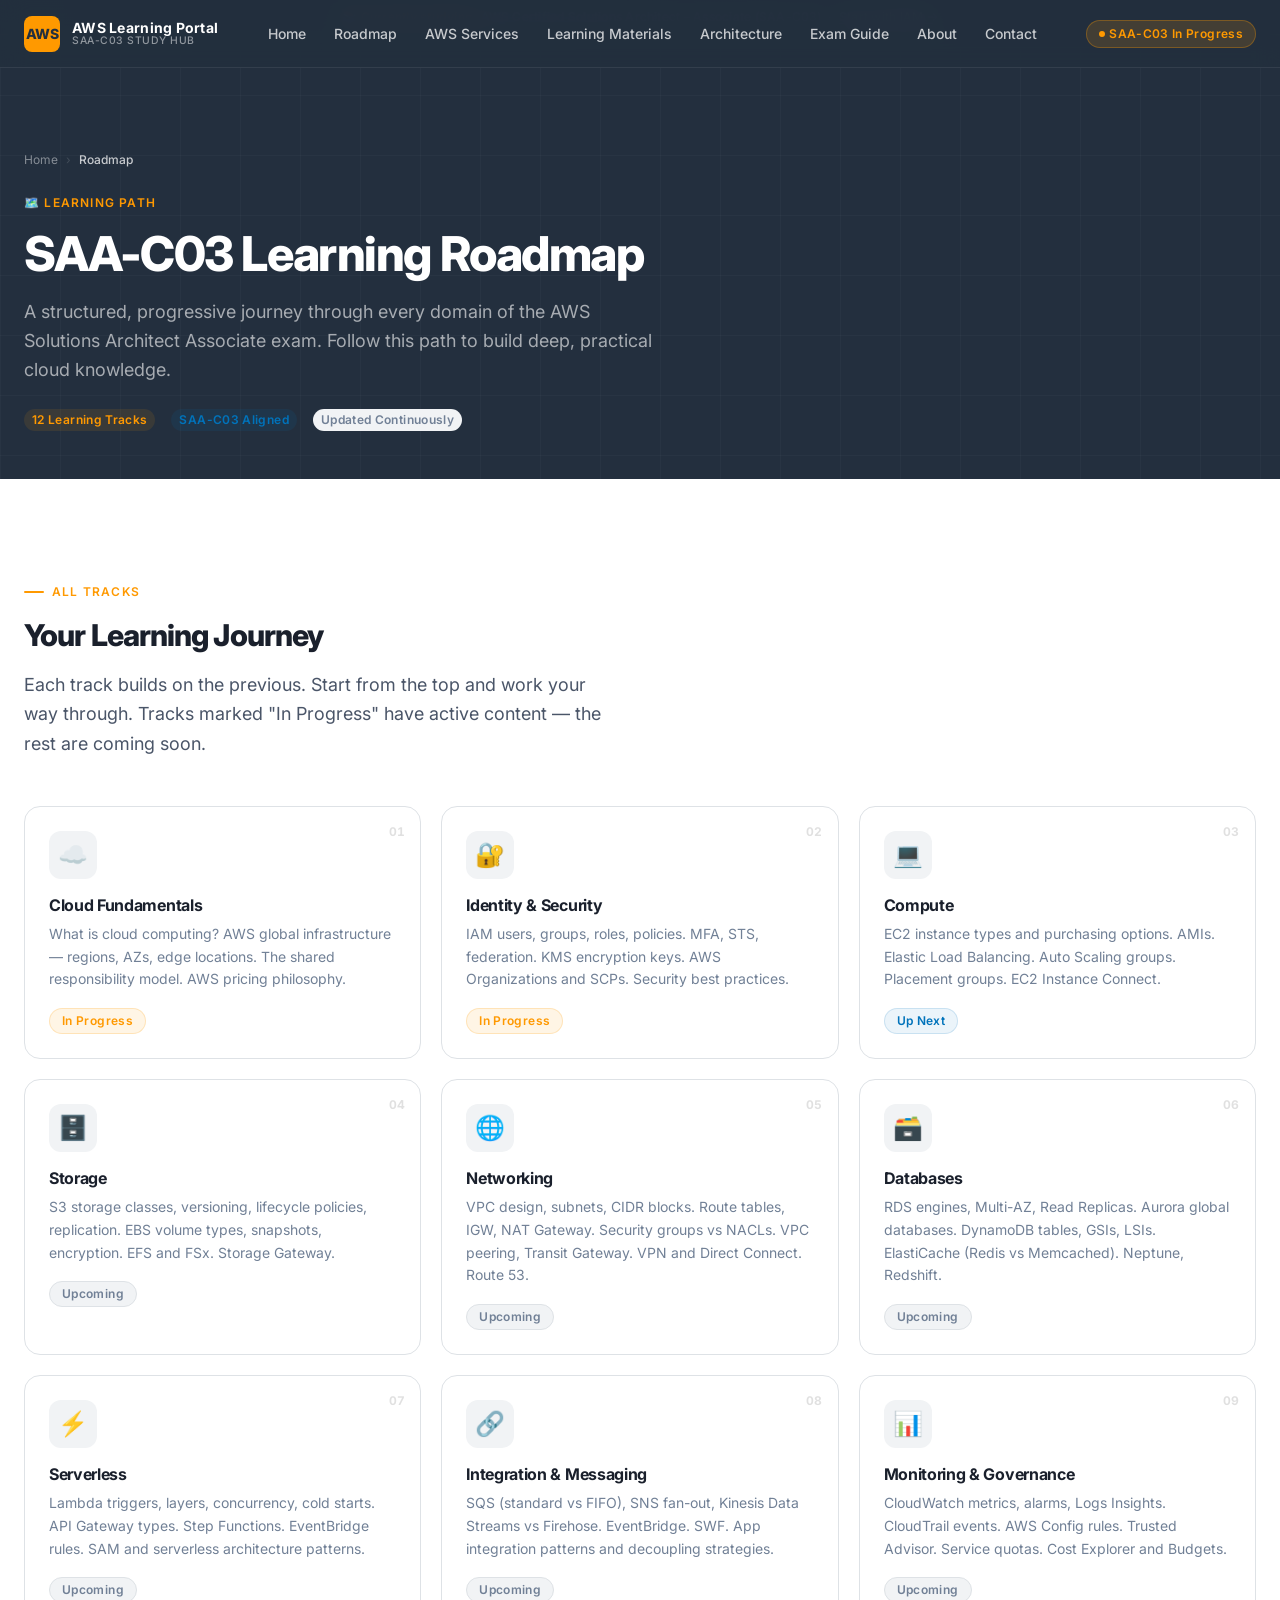
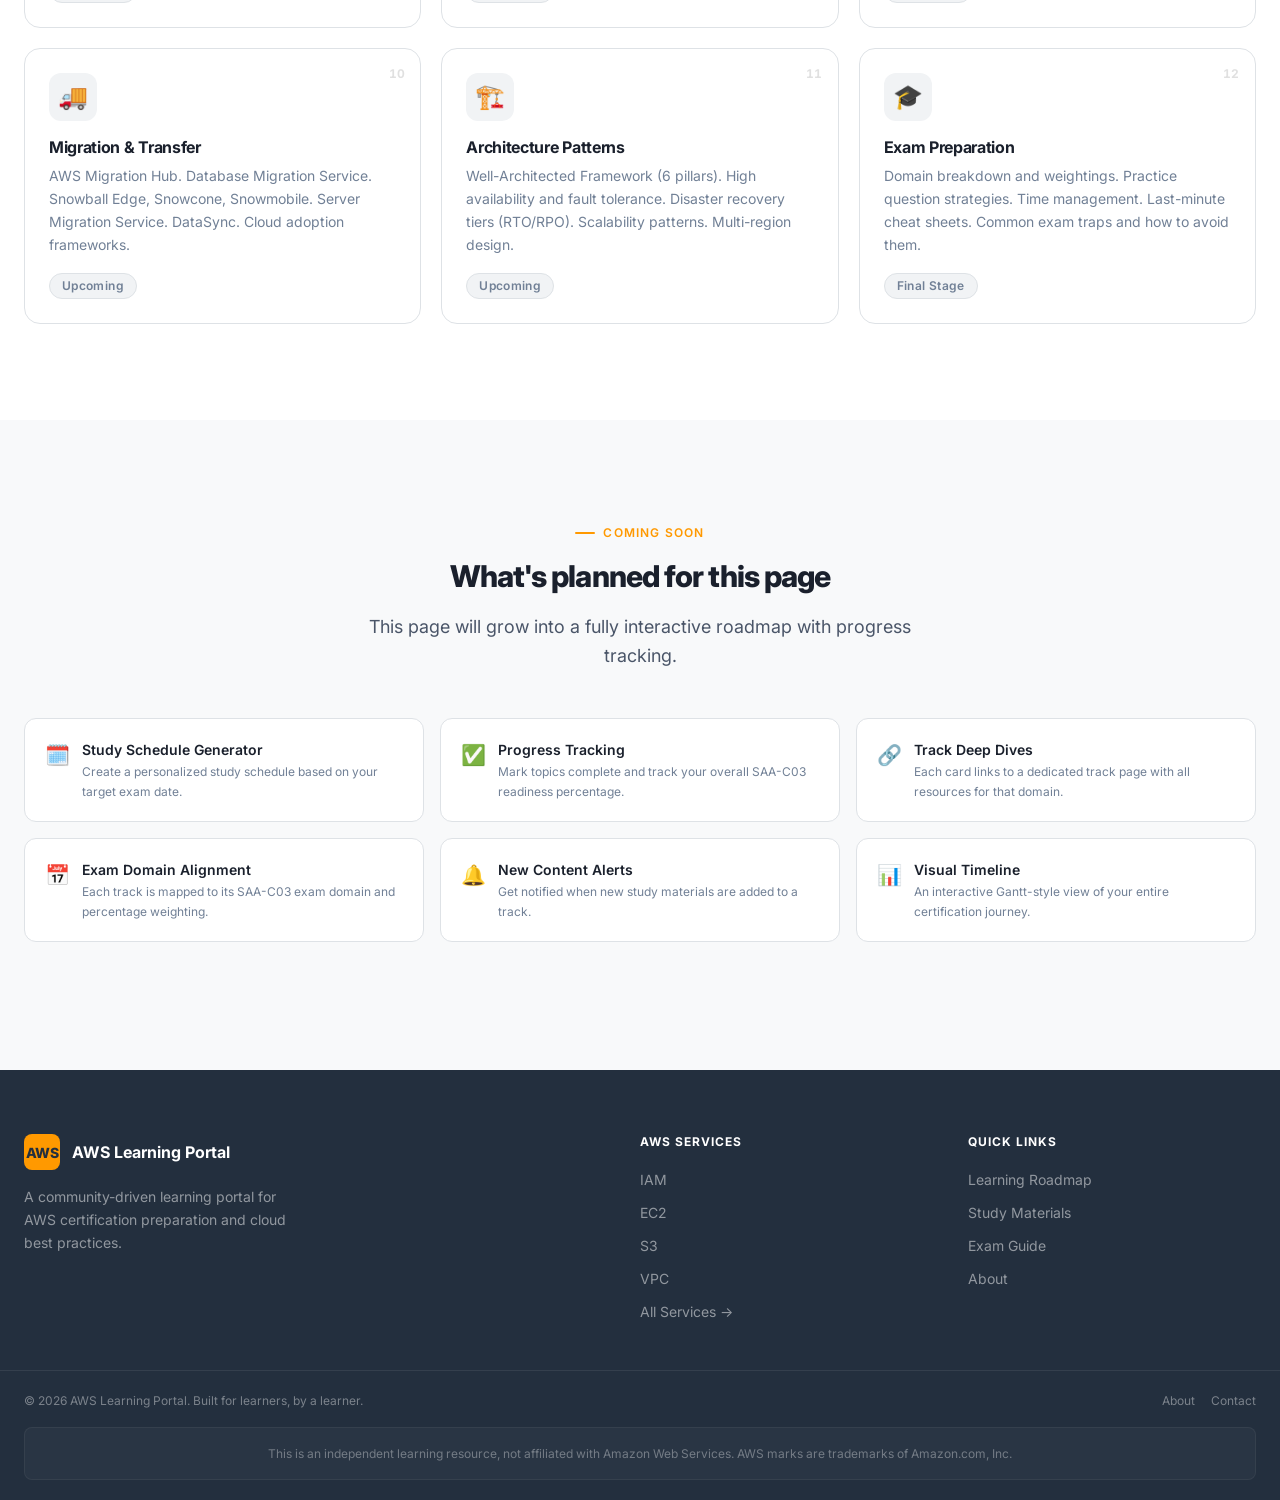
==== roadmap.html @ 8dfd60c5 "feat: add AWS Learning Portal V1 - Landing page with hero, roadmap, services, materials, about, foot" ====
<!DOCTYPE html>
<html lang="en">
<head>
  <meta charset="UTF-8" />
  <meta name="viewport" content="width=device-width, initial-scale=1.0" />
  <meta name="description" content="AWS SAA-C03 Learning Roadmap — A structured path from cloud fundamentals through exam preparation." />
  <title>Learning Roadmap — AWS Learning Portal</title>
  <link rel="preconnect" href="https://fonts.googleapis.com" />
  <link rel="preconnect" href="https://fonts.gstatic.com" crossorigin />
  <link href="https://fonts.googleapis.com/css2?family=Inter:wght@400;500;600;700;800&display=swap" rel="stylesheet" />
  <link rel="stylesheet" href="css/style.css" />
  <link rel="stylesheet" href="css/responsive.css" />
  <link rel="icon" href="data:image/svg+xml,<svg xmlns='http://www.w3.org/2000/svg' viewBox='0 0 100 100'><rect width='100' height='100' rx='18' fill='%23232F3E'/><text y='.9em' font-size='70' x='12'>☁️</text></svg>" />
</head>
<body>

  <a class="skip-link" href="#main-content">Skip to main content</a>

  <div class="announcement-bar">
    <strong>📚 Currently studying:</strong> AWS Certified Solutions Architect – Associate (SAA-C03) &nbsp;·&nbsp;
    <a href="services/iam.html">Start with IAM →</a>
  </div>

  <header class="navbar" role="banner">
    <div class="navbar__inner">
      <a href="index.html" class="navbar__logo" aria-label="AWS Learning Portal home">
        <div class="navbar__logo-icon" aria-hidden="true">AWS</div>
        <div class="navbar__logo-text">
          <span class="navbar__logo-name">AWS Learning Portal</span>
          <span class="navbar__logo-tagline">SAA-C03 Study Hub</span>
        </div>
      </a>
      <nav class="navbar__nav" role="navigation" aria-label="Main navigation">
        <a href="index.html"        class="navbar__link">Home</a>
        <a href="roadmap.html"      class="navbar__link active">Roadmap</a>
        <a href="services.html"     class="navbar__link">AWS Services</a>
        <a href="materials.html"    class="navbar__link">Learning Materials</a>
        <a href="architecture.html" class="navbar__link">Architecture</a>
        <a href="exam-guide.html"   class="navbar__link">Exam Guide</a>
        <a href="about.html"        class="navbar__link">About</a>
        <a href="contact.html"      class="navbar__link">Contact</a>
      </nav>
      <div class="navbar__actions">
        <span class="navbar__badge">SAA-C03 In Progress</span>
        <button class="navbar__hamburger" aria-label="Toggle navigation" aria-expanded="false" aria-controls="mobile-menu">
          <span></span><span></span><span></span>
        </button>
      </div>
    </div>
  </header>

  <div class="navbar__mobile-menu" id="mobile-menu" role="navigation" aria-label="Mobile navigation">
    <a href="index.html"        class="navbar__mobile-link">🏠 Home</a>
    <a href="roadmap.html"      class="navbar__mobile-link">🗺️ Roadmap</a>
    <a href="services.html"     class="navbar__mobile-link">⚙️ AWS Services</a>
    <a href="materials.html"    class="navbar__mobile-link">📚 Learning Materials</a>
    <a href="architecture.html" class="navbar__mobile-link">🏗️ Architecture Patterns</a>
    <a href="exam-guide.html"   class="navbar__mobile-link">📝 Exam Guide</a>
    <a href="about.html"        class="navbar__mobile-link">ℹ️ About</a>
    <a href="contact.html"      class="navbar__mobile-link">✉️ Contact</a>
  </div>

  <main id="main-content">

    <!-- Page Hero -->
    <div class="page-hero">
      <div class="container page-hero__inner">
        <nav class="page-hero__breadcrumb" aria-label="Breadcrumb">
          <a href="index.html">Home</a>
          <span class="page-hero__breadcrumb-sep" aria-hidden="true">›</span>
          <span class="page-hero__breadcrumb-current">Roadmap</span>
        </nav>
        <div class="page-hero__label">🗺️ Learning Path</div>
        <h1 class="page-hero__title">SAA-C03 Learning Roadmap</h1>
        <p class="page-hero__subtitle">
          A structured, progressive journey through every domain of the AWS Solutions Architect
          Associate exam. Follow this path to build deep, practical cloud knowledge.
        </p>
        <div class="page-hero__meta">
          <span class="badge badge--orange">12 Learning Tracks</span>
          <span class="badge badge--blue">SAA-C03 Aligned</span>
          <span class="badge badge--gray">Updated Continuously</span>
        </div>
      </div>
    </div>

    <!-- Roadmap Content -->
    <section class="section" id="roadmap-tracks" aria-labelledby="tracks-title">
      <div class="container">

        <div class="section-header fade-in">
          <div class="section-label">All Tracks</div>
          <h2 class="section-title" id="tracks-title">Your Learning Journey</h2>
          <p class="section-subtitle">
            Each track builds on the previous. Start from the top and work your way through.
            Tracks marked "In Progress" have active content — the rest are coming soon.
          </p>
        </div>

        <div class="roadmap__grid stagger">

          <article class="roadmap-card fade-in">
            <span class="roadmap-card__number">01</span>
            <div class="roadmap-card__icon">☁️</div>
            <h3 class="roadmap-card__title">Cloud Fundamentals</h3>
            <p class="roadmap-card__desc">What is cloud computing? AWS global infrastructure — regions, AZs, edge locations. The shared responsibility model. AWS pricing philosophy.</p>
            <span class="roadmap-card__tag roadmap-card__tag--active">In Progress</span>
          </article>

          <article class="roadmap-card fade-in">
            <span class="roadmap-card__number">02</span>
            <div class="roadmap-card__icon">🔐</div>
            <h3 class="roadmap-card__title">Identity &amp; Security</h3>
            <p class="roadmap-card__desc">IAM users, groups, roles, policies. MFA, STS, federation. KMS encryption keys. AWS Organizations and SCPs. Security best practices.</p>
            <span class="roadmap-card__tag roadmap-card__tag--active">In Progress</span>
          </article>

          <article class="roadmap-card fade-in">
            <span class="roadmap-card__number">03</span>
            <div class="roadmap-card__icon">💻</div>
            <h3 class="roadmap-card__title">Compute</h3>
            <p class="roadmap-card__desc">EC2 instance types and purchasing options. AMIs. Elastic Load Balancing. Auto Scaling groups. Placement groups. EC2 Instance Connect.</p>
            <span class="roadmap-card__tag roadmap-card__tag--soon">Up Next</span>
          </article>

          <article class="roadmap-card fade-in">
            <span class="roadmap-card__number">04</span>
            <div class="roadmap-card__icon">🗄️</div>
            <h3 class="roadmap-card__title">Storage</h3>
            <p class="roadmap-card__desc">S3 storage classes, versioning, lifecycle policies, replication. EBS volume types, snapshots, encryption. EFS and FSx. Storage Gateway.</p>
            <span class="roadmap-card__tag roadmap-card__tag--locked">Upcoming</span>
          </article>

          <article class="roadmap-card fade-in">
            <span class="roadmap-card__number">05</span>
            <div class="roadmap-card__icon">🌐</div>
            <h3 class="roadmap-card__title">Networking</h3>
            <p class="roadmap-card__desc">VPC design, subnets, CIDR blocks. Route tables, IGW, NAT Gateway. Security groups vs NACLs. VPC peering, Transit Gateway. VPN and Direct Connect. Route 53.</p>
            <span class="roadmap-card__tag roadmap-card__tag--locked">Upcoming</span>
          </article>

          <article class="roadmap-card fade-in">
            <span class="roadmap-card__number">06</span>
            <div class="roadmap-card__icon">🗃️</div>
            <h3 class="roadmap-card__title">Databases</h3>
            <p class="roadmap-card__desc">RDS engines, Multi-AZ, Read Replicas. Aurora global databases. DynamoDB tables, GSIs, LSIs. ElastiCache (Redis vs Memcached). Neptune, Redshift.</p>
            <span class="roadmap-card__tag roadmap-card__tag--locked">Upcoming</span>
          </article>

          <article class="roadmap-card fade-in">
            <span class="roadmap-card__number">07</span>
            <div class="roadmap-card__icon">⚡</div>
            <h3 class="roadmap-card__title">Serverless</h3>
            <p class="roadmap-card__desc">Lambda triggers, layers, concurrency, cold starts. API Gateway types. Step Functions. EventBridge rules. SAM and serverless architecture patterns.</p>
            <span class="roadmap-card__tag roadmap-card__tag--locked">Upcoming</span>
          </article>

          <article class="roadmap-card fade-in">
            <span class="roadmap-card__number">08</span>
            <div class="roadmap-card__icon">🔗</div>
            <h3 class="roadmap-card__title">Integration &amp; Messaging</h3>
            <p class="roadmap-card__desc">SQS (standard vs FIFO), SNS fan-out, Kinesis Data Streams vs Firehose. EventBridge. SWF. App integration patterns and decoupling strategies.</p>
            <span class="roadmap-card__tag roadmap-card__tag--locked">Upcoming</span>
          </article>

          <article class="roadmap-card fade-in">
            <span class="roadmap-card__number">09</span>
            <div class="roadmap-card__icon">📊</div>
            <h3 class="roadmap-card__title">Monitoring &amp; Governance</h3>
            <p class="roadmap-card__desc">CloudWatch metrics, alarms, Logs Insights. CloudTrail events. AWS Config rules. Trusted Advisor. Service quotas. Cost Explorer and Budgets.</p>
            <span class="roadmap-card__tag roadmap-card__tag--locked">Upcoming</span>
          </article>

          <article class="roadmap-card fade-in">
            <span class="roadmap-card__number">10</span>
            <div class="roadmap-card__icon">🚚</div>
            <h3 class="roadmap-card__title">Migration &amp; Transfer</h3>
            <p class="roadmap-card__desc">AWS Migration Hub. Database Migration Service. Snowball Edge, Snowcone, Snowmobile. Server Migration Service. DataSync. Cloud adoption frameworks.</p>
            <span class="roadmap-card__tag roadmap-card__tag--locked">Upcoming</span>
          </article>

          <article class="roadmap-card fade-in">
            <span class="roadmap-card__number">11</span>
            <div class="roadmap-card__icon">🏗️</div>
            <h3 class="roadmap-card__title">Architecture Patterns</h3>
            <p class="roadmap-card__desc">Well-Architected Framework (6 pillars). High availability and fault tolerance. Disaster recovery tiers (RTO/RPO). Scalability patterns. Multi-region design.</p>
            <span class="roadmap-card__tag roadmap-card__tag--locked">Upcoming</span>
          </article>

          <article class="roadmap-card fade-in">
            <span class="roadmap-card__number">12</span>
            <div class="roadmap-card__icon">🎓</div>
            <h3 class="roadmap-card__title">Exam Preparation</h3>
            <p class="roadmap-card__desc">Domain breakdown and weightings. Practice question strategies. Time management. Last-minute cheat sheets. Common exam traps and how to avoid them.</p>
            <span class="roadmap-card__tag roadmap-card__tag--locked">Final Stage</span>
          </article>

        </div><!-- /.roadmap__grid -->

      </div>
    </section>

    <!-- Planned section -->
    <section class="section section--alt" aria-labelledby="planned-title">
      <div class="container">
        <div class="section-header section-header--centered fade-in">
          <div class="section-label">Coming Soon</div>
          <h2 class="section-title" id="planned-title">What's planned for this page</h2>
          <p class="section-subtitle">This page will grow into a fully interactive roadmap with progress tracking.</p>
        </div>
        <div class="planned-list">
          <div class="planned-item fade-in">
            <span class="planned-item__icon">🗓️</span>
            <div>
              <div class="planned-item__title">Study Schedule Generator</div>
              <div class="planned-item__desc">Create a personalized study schedule based on your target exam date.</div>
            </div>
          </div>
          <div class="planned-item fade-in">
            <span class="planned-item__icon">✅</span>
            <div>
              <div class="planned-item__title">Progress Tracking</div>
              <div class="planned-item__desc">Mark topics complete and track your overall SAA-C03 readiness percentage.</div>
            </div>
          </div>
          <div class="planned-item fade-in">
            <span class="planned-item__icon">🔗</span>
            <div>
              <div class="planned-item__title">Track Deep Dives</div>
              <div class="planned-item__desc">Each card links to a dedicated track page with all resources for that domain.</div>
            </div>
          </div>
          <div class="planned-item fade-in">
            <span class="planned-item__icon">📅</span>
            <div>
              <div class="planned-item__title">Exam Domain Alignment</div>
              <div class="planned-item__desc">Each track is mapped to its SAA-C03 exam domain and percentage weighting.</div>
            </div>
          </div>
          <div class="planned-item fade-in">
            <span class="planned-item__icon">🔔</span>
            <div>
              <div class="planned-item__title">New Content Alerts</div>
              <div class="planned-item__desc">Get notified when new study materials are added to a track.</div>
            </div>
          </div>
          <div class="planned-item fade-in">
            <span class="planned-item__icon">📊</span>
            <div>
              <div class="planned-item__title">Visual Timeline</div>
              <div class="planned-item__desc">An interactive Gantt-style view of your entire certification journey.</div>
            </div>
          </div>
        </div>
      </div>
    </section>

  </main>

  <footer class="footer" role="contentinfo">
    <div class="footer__main">
      <div class="container">
        <div class="footer__grid">
          <div class="footer__brand">
            <a href="index.html" class="footer__brand-logo" aria-label="AWS Learning Portal home">
              <div class="footer__brand-icon" aria-hidden="true">AWS</div>
              <span class="footer__brand-name">AWS Learning Portal</span>
            </a>
            <p class="footer__brand-desc">A community-driven learning portal for AWS certification preparation and cloud best practices.</p>
          </div>
          <div class="footer__col">
            <h3 class="footer__col-title">AWS Services</h3>
            <ul class="footer__links">
              <li><a href="services/iam.html" class="footer__link">IAM</a></li>
              <li><a href="services/ec2.html" class="footer__link">EC2</a></li>
              <li><a href="services/s3.html"  class="footer__link">S3</a></li>
              <li><a href="services/vpc.html" class="footer__link">VPC</a></li>
              <li><a href="services.html"     class="footer__link">All Services →</a></li>
            </ul>
          </div>
          <div class="footer__col">
            <h3 class="footer__col-title">Quick Links</h3>
            <ul class="footer__links">
              <li><a href="roadmap.html"      class="footer__link">Learning Roadmap</a></li>
              <li><a href="materials.html"    class="footer__link">Study Materials</a></li>
              <li><a href="exam-guide.html"   class="footer__link">Exam Guide</a></li>
              <li><a href="about.html"        class="footer__link">About</a></li>
            </ul>
          </div>
          <div class="footer__col">
            <h3 class="footer__col-title">Official AWS</h3>
            <ul class="footer__links">
              <li><a href="https://docs.aws.amazon.com" target="_blank" rel="noopener noreferrer" class="footer__link footer__link-ext">AWS Documentation</a></li>
              <li><a href="https://skillbuilder.aws"    target="_blank" rel="noopener noreferrer" class="footer__link footer__link-ext">AWS Skill Builder</a></li>
              <li><a href="https://aws.amazon.com/whitepapers/" target="_blank" rel="noopener noreferrer" class="footer__link footer__link-ext">AWS Whitepapers</a></li>
            </ul>
          </div>
        </div>
      </div>
    </div>
    <div class="footer__bottom">
      <div class="container">
        <div class="footer__bottom-inner">
          <p class="footer__copy">&copy; <span id="footer-year"></span> AWS Learning Portal. Built for learners, by a learner.</p>
          <nav class="footer__legal" aria-label="Legal links">
            <a href="about.html"   class="footer__legal-link">About</a>
            <a href="contact.html" class="footer__legal-link">Contact</a>
          </nav>
        </div>
        <p class="footer__disclaimer">This is an independent learning resource, not affiliated with Amazon Web Services. AWS marks are trademarks of Amazon.com, Inc.</p>
      </div>
    </div>
  </footer>

  <script src="js/app.js"></script>
  <script>document.getElementById('footer-year').textContent = new Date().getFullYear();</script>
</body>
</html>
---- css/style.css ----
/* ============================================================
   AWS Learning Portal — Design System
   style.css
   ============================================================
   Table of Contents
   01. CSS Custom Properties (Design Tokens)
   02. Reset & Base
   03. Typography
   04. Layout Utilities
   05. Navigation
   06. Hero Section
   07. Section Shared Styles
   08. Roadmap Cards
   09. Service Cards
   10. Learning Materials Cards
   11. About & Project Status
   12. Footer
   13. Buttons & Badges
   14. Utility Classes
   ============================================================ */

/* ============================================================
   01. CSS Custom Properties (Design Tokens)
   ============================================================ */
:root {
  /* Brand Colors */
  --color-aws-orange:      #FF9900;
  --color-aws-orange-dark: #E68A00;
  --color-aws-dark:        #232F3E;
  --color-aws-dark-light:  #2D3E50;

  /* Accent */
  --color-accent-blue:     #0073BB;
  --color-accent-blue-lt:  #E8F4FD;
  --color-accent-green:    #1D8348;
  --color-accent-green-lt: #E9F7EF;
  --color-accent-red:      #C0392B;

  /* Neutrals */
  --color-white:           #FFFFFF;
  --color-bg:              #F8F9FA;
  --color-bg-alt:          #F1F3F5;
  --color-border:          #DEE2E6;
  --color-border-light:    #EEF0F2;

  /* Text */
  --color-text-primary:    #1A202C;
  --color-text-secondary:  #4A5568;
  --color-text-muted:      #718096;
  --color-text-inverse:    #FFFFFF;

  /* Typography */
  --font-sans:   'Inter', 'Segoe UI', -apple-system, BlinkMacSystemFont, sans-serif;
  --font-mono:   'JetBrains Mono', 'Fira Code', 'Courier New', monospace;

  --text-xs:    0.75rem;
  --text-sm:    0.875rem;
  --text-base:  1rem;
  --text-lg:    1.125rem;
  --text-xl:    1.25rem;
  --text-2xl:   1.5rem;
  --text-3xl:   1.875rem;
  --text-4xl:   2.25rem;
  --text-5xl:   3rem;
  --text-6xl:   3.75rem;

  --font-normal:   400;
  --font-medium:   500;
  --font-semibold: 600;
  --font-bold:     700;
  --font-extrabold:800;

  --leading-tight:  1.25;
  --leading-snug:   1.375;
  --leading-normal: 1.5;
  --leading-relaxed:1.625;

  /* Spacing */
  --space-1:  0.25rem;
  --space-2:  0.5rem;
  --space-3:  0.75rem;
  --space-4:  1rem;
  --space-5:  1.25rem;
  --space-6:  1.5rem;
  --space-8:  2rem;
  --space-10: 2.5rem;
  --space-12: 3rem;
  --space-16: 4rem;
  --space-20: 5rem;
  --space-24: 6rem;
  --space-32: 8rem;

  /* Border Radius */
  --radius-sm:   0.25rem;
  --radius-md:   0.5rem;
  --radius-lg:   0.75rem;
  --radius-xl:   1rem;
  --radius-2xl:  1.5rem;
  --radius-full: 9999px;

  /* Shadows */
  --shadow-xs:  0 1px 2px rgba(0,0,0,0.05);
  --shadow-sm:  0 1px 3px rgba(0,0,0,0.08), 0 1px 2px rgba(0,0,0,0.04);
  --shadow-md:  0 4px 6px rgba(0,0,0,0.07), 0 2px 4px rgba(0,0,0,0.05);
  --shadow-lg:  0 10px 15px rgba(0,0,0,0.08), 0 4px 6px rgba(0,0,0,0.04);
  --shadow-xl:  0 20px 25px rgba(0,0,0,0.08), 0 10px 10px rgba(0,0,0,0.04);
  --shadow-card-hover: 0 12px 28px rgba(0,0,0,0.12), 0 4px 8px rgba(0,0,0,0.06);

  /* Transitions */
  --transition-fast:   150ms ease;
  --transition-base:   200ms ease;
  --transition-slow:   300ms ease;
  --transition-slower: 400ms ease;

  /* Layout */
  --container-max:   1280px;
  --container-prose: 768px;
  --nav-height:      68px;
}

/* ============================================================
   02. Reset & Base
   ============================================================ */
*, *::before, *::after {
  box-sizing: border-box;
  margin: 0;
  padding: 0;
}

html {
  font-size: 16px;
  scroll-behavior: smooth;
  -webkit-text-size-adjust: 100%;
}

body {
  font-family: var(--font-sans);
  font-size: var(--text-base);
  font-weight: var(--font-normal);
  line-height: var(--leading-normal);
  color: var(--color-text-primary);
  background-color: var(--color-white);
  -webkit-font-smoothing: antialiased;
  -moz-osx-font-smoothing: grayscale;
}

img, svg {
  display: block;
  max-width: 100%;
}

a {
  color: var(--color-accent-blue);
  text-decoration: none;
  transition: color var(--transition-fast);
}

a:hover {
  color: var(--color-aws-orange);
}

ul, ol {
  list-style: none;
}

button {
  cursor: pointer;
  border: none;
  background: none;
  font-family: inherit;
}

input, textarea, select {
  font-family: inherit;
  font-size: inherit;
}

/* Skip to content (accessibility) */
.skip-link {
  position: absolute;
  top: -100%;
  left: var(--space-4);
  padding: var(--space-2) var(--space-4);
  background: var(--color-aws-dark);
  color: var(--color-text-inverse);
  border-radius: var(--radius-md);
  font-size: var(--text-sm);
  font-weight: var(--font-semibold);
  z-index: 9999;
  transition: top var(--transition-fast);
}

.skip-link:focus {
  top: var(--space-4);
}

/* ============================================================
   03. Typography
   ============================================================ */
h1, h2, h3, h4, h5, h6 {
  font-weight: var(--font-bold);
  line-height: var(--leading-tight);
  color: var(--color-text-primary);
  letter-spacing: -0.02em;
}

h1 { font-size: var(--text-5xl); }
h2 { font-size: var(--text-3xl); }
h3 { font-size: var(--text-2xl); }
h4 { font-size: var(--text-xl);  }
h5 { font-size: var(--text-lg);  }
h6 { font-size: var(--text-base);}

p {
  line-height: var(--leading-relaxed);
  color: var(--color-text-secondary);
}

.text-gradient {
  background: linear-gradient(135deg, var(--color-aws-orange) 0%, #FFB347 100%);
  -webkit-background-clip: text;
  -webkit-text-fill-color: transparent;
  background-clip: text;
}

.section-label {
  display: inline-flex;
  align-items: center;
  gap: var(--space-2);
  font-size: var(--text-xs);
  font-weight: var(--font-semibold);
  letter-spacing: 0.1em;
  text-transform: uppercase;
  color: var(--color-aws-orange);
  margin-bottom: var(--space-4);
}

.section-label::before {
  content: '';
  display: block;
  width: 20px;
  height: 2px;
  background: var(--color-aws-orange);
  border-radius: var(--radius-full);
}

.section-title {
  font-size: var(--text-3xl);
  font-weight: var(--font-extrabold);
  color: var(--color-text-primary);
  margin-bottom: var(--space-4);
  letter-spacing: -0.03em;
}

.section-subtitle {
  font-size: var(--text-lg);
  color: var(--color-text-secondary);
  max-width: 600px;
  line-height: var(--leading-relaxed);
}

code {
  font-family: var(--font-mono);
  font-size: 0.875em;
  background: var(--color-bg-alt);
  padding: 0.15em 0.4em;
  border-radius: var(--radius-sm);
  color: var(--color-accent-blue);
}

/* ============================================================
   04. Layout Utilities
   ============================================================ */
.container {
  width: 100%;
  max-width: var(--container-max);
  margin-left: auto;
  margin-right: auto;
  padding-left: var(--space-6);
  padding-right: var(--space-6);
}

.section {
  padding-top: var(--space-24);
  padding-bottom: var(--space-24);
}

.section--alt {
  background-color: var(--color-bg);
}

.section--dark {
  background-color: var(--color-aws-dark);
  color: var(--color-text-inverse);
}

.section-header {
  margin-bottom: var(--space-12);
}

.section-header--centered {
  text-align: center;
}

.section-header--centered .section-subtitle {
  margin-left: auto;
  margin-right: auto;
}

.grid {
  display: grid;
  gap: var(--space-6);
}

.grid-2 { grid-template-columns: repeat(2, 1fr); }
.grid-3 { grid-template-columns: repeat(3, 1fr); }
.grid-4 { grid-template-columns: repeat(4, 1fr); }
.grid-5 { grid-template-columns: repeat(5, 1fr); }

.flex          { display: flex; }
.flex-center   { display: flex; align-items: center; }
.flex-between  { display: flex; align-items: center; justify-content: space-between; }
.flex-col      { display: flex; flex-direction: column; }
.gap-2         { gap: var(--space-2); }
.gap-3         { gap: var(--space-3); }
.gap-4         { gap: var(--space-4); }
.gap-6         { gap: var(--space-6); }
.gap-8         { gap: var(--space-8); }

.divider {
  height: 1px;
  background: var(--color-border);
  margin: var(--space-8) 0;
}

/* ============================================================
   05. Navigation
   ============================================================ */
.navbar {
  position: fixed;
  top: 0;
  left: 0;
  right: 0;
  z-index: 1000;
  height: var(--nav-height);
  background: rgba(35, 47, 62, 0.96);
  backdrop-filter: blur(12px);
  -webkit-backdrop-filter: blur(12px);
  border-bottom: 1px solid rgba(255,255,255,0.08);
  transition: background var(--transition-base), box-shadow var(--transition-base);
}

.navbar.scrolled {
  background: rgba(35, 47, 62, 0.99);
  box-shadow: 0 2px 20px rgba(0,0,0,0.3);
}

.navbar__inner {
  display: flex;
  align-items: center;
  justify-content: space-between;
  height: 100%;
  max-width: var(--container-max);
  margin: 0 auto;
  padding: 0 var(--space-6);
}

/* Logo */
.navbar__logo {
  display: flex;
  align-items: center;
  gap: var(--space-3);
  text-decoration: none;
  flex-shrink: 0;
}

.navbar__logo-icon {
  width: 36px;
  height: 36px;
  background: var(--color-aws-orange);
  border-radius: var(--radius-md);
  display: flex;
  align-items: center;
  justify-content: center;
  font-weight: var(--font-extrabold);
  font-size: var(--text-sm);
  color: var(--color-aws-dark);
  letter-spacing: -0.03em;
  flex-shrink: 0;
}

.navbar__logo-text {
  display: flex;
  flex-direction: column;
  line-height: 1.1;
}

.navbar__logo-name {
  font-size: var(--text-sm);
  font-weight: var(--font-bold);
  color: var(--color-text-inverse);
  letter-spacing: 0.02em;
}

.navbar__logo-tagline {
  font-size: 0.65rem;
  color: rgba(255,255,255,0.5);
  font-weight: var(--font-medium);
  letter-spacing: 0.05em;
  text-transform: uppercase;
}

/* Nav Links */
.navbar__nav {
  display: flex;
  align-items: center;
  gap: var(--space-1);
}

.navbar__link {
  display: flex;
  align-items: center;
  gap: var(--space-1);
  padding: var(--space-2) var(--space-3);
  font-size: var(--text-sm);
  font-weight: var(--font-medium);
  color: rgba(255,255,255,0.75);
  border-radius: var(--radius-md);
  text-decoration: none;
  transition: color var(--transition-fast), background var(--transition-fast);
  white-space: nowrap;
}

.navbar__link:hover,
.navbar__link.active {
  color: var(--color-text-inverse);
  background: rgba(255,255,255,0.08);
}

.navbar__link.active {
  color: var(--color-aws-orange);
}

/* Nav CTA */
.navbar__actions {
  display: flex;
  align-items: center;
  gap: var(--space-3);
  flex-shrink: 0;
}

.navbar__badge {
  display: inline-flex;
  align-items: center;
  gap: var(--space-1);
  padding: var(--space-1) var(--space-3);
  background: rgba(255, 153, 0, 0.15);
  border: 1px solid rgba(255, 153, 0, 0.3);
  border-radius: var(--radius-full);
  font-size: var(--text-xs);
  font-weight: var(--font-semibold);
  color: var(--color-aws-orange);
  letter-spacing: 0.03em;
}

.navbar__badge::before {
  content: '';
  width: 6px;
  height: 6px;
  background: var(--color-aws-orange);
  border-radius: 50%;
  animation: pulse 2s infinite;
}

/* Hamburger */
.navbar__hamburger {
  display: none;
  flex-direction: column;
  justify-content: center;
  align-items: center;
  gap: 5px;
  width: 40px;
  height: 40px;
  border-radius: var(--radius-md);
  transition: background var(--transition-fast);
  cursor: pointer;
  background: none;
  border: none;
}

.navbar__hamburger:hover {
  background: rgba(255,255,255,0.08);
}

.navbar__hamburger span {
  display: block;
  width: 22px;
  height: 2px;
  background: var(--color-text-inverse);
  border-radius: var(--radius-full);
  transition: transform var(--transition-base), opacity var(--transition-base);
}

.navbar__hamburger.open span:nth-child(1) {
  transform: translateY(7px) rotate(45deg);
}

.navbar__hamburger.open span:nth-child(2) {
  opacity: 0;
  transform: scaleX(0);
}

.navbar__hamburger.open span:nth-child(3) {
  transform: translateY(-7px) rotate(-45deg);
}

/* Mobile Menu */
.navbar__mobile-menu {
  display: none;
  position: fixed;
  top: var(--nav-height);
  left: 0;
  right: 0;
  background: var(--color-aws-dark);
  border-top: 1px solid rgba(255,255,255,0.08);
  padding: var(--space-4) var(--space-6) var(--space-6);
  z-index: 999;
  box-shadow: 0 8px 24px rgba(0,0,0,0.4);
}

.navbar__mobile-menu.open {
  display: block;
}

.navbar__mobile-link {
  display: block;
  padding: var(--space-3) var(--space-4);
  font-size: var(--text-base);
  font-weight: var(--font-medium);
  color: rgba(255,255,255,0.8);
  border-radius: var(--radius-md);
  text-decoration: none;
  transition: color var(--transition-fast), background var(--transition-fast);
  border-bottom: 1px solid rgba(255,255,255,0.04);
}

.navbar__mobile-link:hover {
  color: var(--color-text-inverse);
  background: rgba(255,255,255,0.06);
}

@keyframes pulse {
  0%, 100% { opacity: 1; }
  50%       { opacity: 0.4; }
}

/* ============================================================
   06. Hero Section
   ============================================================ */
.hero {
  position: relative;
  min-height: 100vh;
  display: flex;
  align-items: center;
  background: var(--color-aws-dark);
  overflow: hidden;
  padding-top: var(--nav-height);
}

/* Geometric background grid */
.hero__bg {
  position: absolute;
  inset: 0;
  z-index: 0;
  pointer-events: none;
}

.hero__grid {
  position: absolute;
  inset: 0;
  background-image:
    linear-gradient(rgba(255,255,255,0.03) 1px, transparent 1px),
    linear-gradient(90deg, rgba(255,255,255,0.03) 1px, transparent 1px);
  background-size: 60px 60px;
}

.hero__glow-1 {
  position: absolute;
  top: -20%;
  right: -10%;
  width: 600px;
  height: 600px;
  background: radial-gradient(circle, rgba(255,153,0,0.12) 0%, transparent 70%);
  border-radius: 50%;
}

.hero__glow-2 {
  position: absolute;
  bottom: -20%;
  left: -10%;
  width: 500px;
  height: 500px;
  background: radial-gradient(circle, rgba(0,115,187,0.1) 0%, transparent 70%);
  border-radius: 50%;
}

.hero__content {
  position: relative;
  z-index: 1;
  max-width: var(--container-max);
  margin: 0 auto;
  padding: var(--space-24) var(--space-6);
  display: grid;
  grid-template-columns: 1fr 1fr;
  gap: var(--space-16);
  align-items: center;
  width: 100%;
}

.hero__left {}

.hero__eyebrow {
  display: inline-flex;
  align-items: center;
  gap: var(--space-2);
  padding: var(--space-2) var(--space-4);
  background: rgba(255, 153, 0, 0.1);
  border: 1px solid rgba(255, 153, 0, 0.25);
  border-radius: var(--radius-full);
  font-size: var(--text-xs);
  font-weight: var(--font-semibold);
  color: var(--color-aws-orange);
  letter-spacing: 0.08em;
  text-transform: uppercase;
  margin-bottom: var(--space-6);
}

.hero__eyebrow-dot {
  width: 6px;
  height: 6px;
  background: var(--color-aws-orange);
  border-radius: 50%;
  animation: pulse 2s infinite;
}

.hero__title {
  font-size: clamp(2.5rem, 5vw, 4rem);
  font-weight: var(--font-extrabold);
  color: var(--color-text-inverse);
  line-height: 1.1;
  letter-spacing: -0.03em;
  margin-bottom: var(--space-6);
}

.hero__title-accent {
  display: block;
  color: var(--color-aws-orange);
}

.hero__subtitle {
  font-size: var(--text-lg);
  color: rgba(255,255,255,0.65);
  line-height: var(--leading-relaxed);
  max-width: 520px;
  margin-bottom: var(--space-10);
}

.hero__actions {
  display: flex;
  align-items: center;
  gap: var(--space-4);
  flex-wrap: wrap;
  margin-bottom: var(--space-12);
}

.hero__stats {
  display: flex;
  gap: var(--space-8);
  padding-top: var(--space-8);
  border-top: 1px solid rgba(255,255,255,0.1);
}

.hero__stat {}

.hero__stat-number {
  font-size: var(--text-2xl);
  font-weight: var(--font-extrabold);
  color: var(--color-text-inverse);
  line-height: 1;
  margin-bottom: var(--space-1);
}

.hero__stat-label {
  font-size: var(--text-xs);
  color: rgba(255,255,255,0.5);
  text-transform: uppercase;
  letter-spacing: 0.08em;
  font-weight: var(--font-medium);
}

/* Hero Right — Visual Panel */
.hero__right {
  display: flex;
  flex-direction: column;
  gap: var(--space-4);
}

.hero__panel {
  background: rgba(255,255,255,0.04);
  border: 1px solid rgba(255,255,255,0.08);
  border-radius: var(--radius-xl);
  padding: var(--space-5) var(--space-6);
  backdrop-filter: blur(10px);
}

.hero__panel-header {
  display: flex;
  align-items: center;
  justify-content: space-between;
  margin-bottom: var(--space-4);
}

.hero__panel-title {
  font-size: var(--text-sm);
  font-weight: var(--font-semibold);
  color: rgba(255,255,255,0.8);
}

.hero__panel-badge {
  font-size: var(--text-xs);
  padding: 2px var(--space-2);
  background: rgba(255,153,0,0.15);
  color: var(--color-aws-orange);
  border-radius: var(--radius-full);
  font-weight: var(--font-semibold);
}

.hero__panel-badge--green {
  background: rgba(29,131,72,0.2);
  color: #48BB78;
}

.hero__progress-list {
  display: flex;
  flex-direction: column;
  gap: var(--space-3);
}

.hero__progress-item {
  display: flex;
  flex-direction: column;
  gap: var(--space-1);
}

.hero__progress-label {
  display: flex;
  justify-content: space-between;
  font-size: var(--text-xs);
  color: rgba(255,255,255,0.6);
}

.hero__progress-bar {
  height: 4px;
  background: rgba(255,255,255,0.08);
  border-radius: var(--radius-full);
  overflow: hidden;
}

.hero__progress-fill {
  height: 100%;
  border-radius: var(--radius-full);
  background: linear-gradient(90deg, var(--color-aws-orange), #FFB347);
  transition: width var(--transition-slower) ease;
}

.hero__progress-fill--blue {
  background: linear-gradient(90deg, var(--color-accent-blue), #4DA6DC);
}

.hero__progress-fill--green {
  background: linear-gradient(90deg, var(--color-accent-green), #48BB78);
}

.hero__cert-item {
  display: flex;
  align-items: center;
  gap: var(--space-3);
  padding: var(--space-2) 0;
}

.hero__cert-icon {
  width: 36px;
  height: 36px;
  border-radius: var(--radius-md);
  display: flex;
  align-items: center;
  justify-content: center;
  font-size: var(--text-lg);
  flex-shrink: 0;
}

.hero__cert-icon--orange { background: rgba(255,153,0,0.15); }
.hero__cert-icon--blue   { background: rgba(0,115,187,0.15);  }
.hero__cert-icon--green  { background: rgba(29,131,72,0.15);  }

.hero__cert-info {
  flex: 1;
}

.hero__cert-name {
  font-size: var(--text-sm);
  font-weight: var(--font-semibold);
  color: rgba(255,255,255,0.9);
  line-height: 1.2;
}

.hero__cert-meta {
  font-size: var(--text-xs);
  color: rgba(255,255,255,0.4);
}

.hero__cert-status {
  font-size: var(--text-xs);
  padding: 2px var(--space-2);
  border-radius: var(--radius-full);
  font-weight: var(--font-semibold);
}

.hero__cert-status--active {
  background: rgba(255,153,0,0.15);
  color: var(--color-aws-orange);
}

.hero__cert-status--locked {
  background: rgba(255,255,255,0.06);
  color: rgba(255,255,255,0.3);
}

/* ============================================================
   07. Section Shared Styles
   ============================================================ */

/* Announcement bar above nav */
.announcement-bar {
  background: linear-gradient(90deg, var(--color-aws-dark) 0%, #1a2533 100%);
  border-bottom: 1px solid rgba(255,153,0,0.2);
  padding: var(--space-2) var(--space-6);
  text-align: center;
  font-size: var(--text-xs);
  color: rgba(255,255,255,0.7);
  font-weight: var(--font-medium);
  letter-spacing: 0.02em;
}

.announcement-bar strong {
  color: var(--color-aws-orange);
}

.announcement-bar a {
  color: rgba(255,255,255,0.85);
  text-decoration: underline;
  text-underline-offset: 2px;
}

/* ============================================================
   08. Roadmap Cards
   ============================================================ */
.roadmap {
  background: var(--color-bg);
}

.roadmap__grid {
  display: grid;
  grid-template-columns: repeat(4, 1fr);
  gap: var(--space-5);
}

.roadmap-card {
  background: var(--color-white);
  border: 1px solid var(--color-border);
  border-radius: var(--radius-xl);
  padding: var(--space-6);
  position: relative;
  transition: transform var(--transition-base), box-shadow var(--transition-base), border-color var(--transition-base);
  cursor: default;
}

.roadmap-card:hover {
  transform: translateY(-3px);
  box-shadow: var(--shadow-card-hover);
  border-color: var(--color-aws-orange);
}

.roadmap-card__number {
  position: absolute;
  top: var(--space-4);
  right: var(--space-4);
  font-size: var(--text-xs);
  font-weight: var(--font-bold);
  color: rgba(0,0,0,0.12);
  font-variant-numeric: tabular-nums;
  letter-spacing: -0.02em;
}

.roadmap-card__icon {
  width: 48px;
  height: 48px;
  border-radius: var(--radius-lg);
  display: flex;
  align-items: center;
  justify-content: center;
  font-size: 1.5rem;
  margin-bottom: var(--space-4);
  background: var(--color-bg-alt);
}

.roadmap-card__title {
  font-size: var(--text-base);
  font-weight: var(--font-bold);
  color: var(--color-text-primary);
  margin-bottom: var(--space-2);
}

.roadmap-card__desc {
  font-size: var(--text-sm);
  color: var(--color-text-muted);
  line-height: var(--leading-relaxed);
  margin-bottom: var(--space-4);
}

.roadmap-card__tag {
  display: inline-flex;
  align-items: center;
  font-size: var(--text-xs);
  font-weight: var(--font-semibold);
  padding: 3px var(--space-3);
  border-radius: var(--radius-full);
  letter-spacing: 0.03em;
}

.roadmap-card__tag--active {
  background: rgba(255,153,0,0.1);
  color: var(--color-aws-orange);
  border: 1px solid rgba(255,153,0,0.2);
}

.roadmap-card__tag--soon {
  background: rgba(0,115,187,0.08);
  color: var(--color-accent-blue);
  border: 1px solid rgba(0,115,187,0.15);
}

.roadmap-card__tag--locked {
  background: var(--color-bg-alt);
  color: var(--color-text-muted);
  border: 1px solid var(--color-border);
}

/* ============================================================
   09. Service Cards
   ============================================================ */
.services__grid {
  display: grid;
  grid-template-columns: repeat(5, 1fr);
  gap: var(--space-4);
}

.service-card {
  background: var(--color-white);
  border: 1px solid var(--color-border);
  border-radius: var(--radius-xl);
  padding: var(--space-5);
  display: flex;
  flex-direction: column;
  gap: var(--space-3);
  position: relative;
  overflow: hidden;
  transition: transform var(--transition-base), box-shadow var(--transition-base), border-color var(--transition-base);
}

.service-card::before {
  content: '';
  position: absolute;
  top: 0;
  left: 0;
  right: 0;
  height: 3px;
  background: linear-gradient(90deg, var(--color-aws-orange), #FFB347);
  transform: scaleX(0);
  transform-origin: left;
  transition: transform var(--transition-base);
}

.service-card:hover {
  transform: translateY(-3px);
  box-shadow: var(--shadow-card-hover);
  border-color: transparent;
}

.service-card:hover::before {
  transform: scaleX(1);
}

.service-card__icon {
  width: 44px;
  height: 44px;
  border-radius: var(--radius-lg);
  display: flex;
  align-items: center;
  justify-content: center;
  font-size: 1.375rem;
  background: var(--color-bg);
  flex-shrink: 0;
}

.service-card__category {
  font-size: var(--text-xs);
  font-weight: var(--font-semibold);
  color: var(--color-text-muted);
  text-transform: uppercase;
  letter-spacing: 0.06em;
}

.service-card__name {
  font-size: var(--text-base);
  font-weight: var(--font-bold);
  color: var(--color-text-primary);
  line-height: 1.2;
}

.service-card__desc {
  font-size: var(--text-sm);
  color: var(--color-text-muted);
  line-height: var(--leading-relaxed);
  flex: 1;
}

.service-card__footer {
  margin-top: auto;
}

/* Services filter tabs */
.services__filter {
  display: flex;
  gap: var(--space-2);
  flex-wrap: wrap;
  margin-bottom: var(--space-8);
}

.filter-tab {
  padding: var(--space-2) var(--space-4);
  border-radius: var(--radius-full);
  font-size: var(--text-sm);
  font-weight: var(--font-medium);
  border: 1px solid var(--color-border);
  color: var(--color-text-secondary);
  background: var(--color-white);
  cursor: pointer;
  transition: all var(--transition-fast);
}

.filter-tab:hover {
  border-color: var(--color-aws-orange);
  color: var(--color-aws-orange);
}

.filter-tab.active {
  background: var(--color-aws-orange);
  border-color: var(--color-aws-orange);
  color: var(--color-white);
}

/* ============================================================
   10. Learning Materials Cards
   ============================================================ */
.materials__grid {
  display: grid;
  grid-template-columns: repeat(5, 1fr);
  gap: var(--space-4);
}

.material-card {
  background: var(--color-white);
  border: 1px solid var(--color-border);
  border-radius: var(--radius-xl);
  padding: var(--space-6);
  display: flex;
  flex-direction: column;
  align-items: flex-start;
  gap: var(--space-3);
  text-decoration: none;
  transition: transform var(--transition-base), box-shadow var(--transition-base), border-color var(--transition-base);
}

.material-card:hover {
  transform: translateY(-3px);
  box-shadow: var(--shadow-card-hover);
  border-color: var(--color-accent-blue);
}

.material-card__icon-wrap {
  width: 52px;
  height: 52px;
  border-radius: var(--radius-lg);
  display: flex;
  align-items: center;
  justify-content: center;
  font-size: 1.5rem;
}

.material-card__title {
  font-size: var(--text-base);
  font-weight: var(--font-bold);
  color: var(--color-text-primary);
}

.material-card__desc {
  font-size: var(--text-sm);
  color: var(--color-text-muted);
  line-height: var(--leading-relaxed);
  flex: 1;
}

.material-card__count {
  font-size: var(--text-xs);
  font-weight: var(--font-semibold);
  color: var(--color-text-muted);
  padding: 3px var(--space-2);
  background: var(--color-bg-alt);
  border-radius: var(--radius-sm);
}

/* Color variants for material icons */
.icon-bg--orange  { background: rgba(255,153,0,0.1);   }
.icon-bg--blue    { background: rgba(0,115,187,0.1);   }
.icon-bg--green   { background: rgba(29,131,72,0.1);   }
.icon-bg--purple  { background: rgba(107,70,193,0.1);  }
.icon-bg--red     { background: rgba(192,57,43,0.1);   }
.icon-bg--teal    { background: rgba(0,150,136,0.1);   }
.icon-bg--indigo  { background: rgba(63,81,181,0.1);   }
.icon-bg--amber   { background: rgba(255,160,0,0.1);   }
.icon-bg--cyan    { background: rgba(0,188,212,0.1);   }
.icon-bg--pink    { background: rgba(233,30,99,0.1);   }

/* ============================================================
   11. About & Project Status
   ============================================================ */
.about__grid {
  display: grid;
  grid-template-columns: 1fr 1fr;
  gap: var(--space-16);
  align-items: start;
}

.about__text h2 {
  font-size: var(--text-3xl);
  font-weight: var(--font-extrabold);
  color: var(--color-text-primary);
  margin-bottom: var(--space-6);
  letter-spacing: -0.03em;
}

.about__text p {
  color: var(--color-text-secondary);
  line-height: var(--leading-relaxed);
  margin-bottom: var(--space-5);
}

.about__feature-list {
  display: flex;
  flex-direction: column;
  gap: var(--space-3);
  margin-top: var(--space-6);
}

.about__feature {
  display: flex;
  align-items: flex-start;
  gap: var(--space-3);
}

.about__feature-icon {
  width: 24px;
  height: 24px;
  border-radius: var(--radius-sm);
  background: rgba(255,153,0,0.1);
  display: flex;
  align-items: center;
  justify-content: center;
  font-size: 0.75rem;
  flex-shrink: 0;
  margin-top: 2px;
}

.about__feature-text {
  font-size: var(--text-sm);
  color: var(--color-text-secondary);
  line-height: var(--leading-relaxed);
}

.about__feature-text strong {
  color: var(--color-text-primary);
  display: block;
  font-weight: var(--font-semibold);
  margin-bottom: 2px;
}

/* Status Card */
.status-card {
  background: var(--color-white);
  border: 1px solid var(--color-border);
  border-radius: var(--radius-2xl);
  overflow: hidden;
  box-shadow: var(--shadow-md);
}

.status-card__header {
  background: var(--color-aws-dark);
  padding: var(--space-5) var(--space-6);
  display: flex;
  align-items: center;
  gap: var(--space-3);
}

.status-card__header-icon {
  width: 40px;
  height: 40px;
  background: rgba(255,153,0,0.15);
  border-radius: var(--radius-md);
  display: flex;
  align-items: center;
  justify-content: center;
  font-size: 1.125rem;
}

.status-card__header-title {
  font-size: var(--text-base);
  font-weight: var(--font-bold);
  color: var(--color-text-inverse);
}

.status-card__header-sub {
  font-size: var(--text-xs);
  color: rgba(255,255,255,0.5);
  margin-top: 1px;
}

.status-card__body {
  padding: var(--space-6);
}

.status-row {
  display: flex;
  align-items: flex-start;
  justify-content: space-between;
  padding: var(--space-4) 0;
  border-bottom: 1px solid var(--color-border-light);
  gap: var(--space-4);
}

.status-row:last-child {
  border-bottom: none;
  padding-bottom: 0;
}

.status-row__label {
  font-size: var(--text-sm);
  color: var(--color-text-muted);
  font-weight: var(--font-medium);
  flex-shrink: 0;
}

.status-row__value {
  font-size: var(--text-sm);
  font-weight: var(--font-semibold);
  color: var(--color-text-primary);
  text-align: right;
}

.status-badge {
  display: inline-flex;
  align-items: center;
  gap: 5px;
  padding: 3px var(--space-3);
  border-radius: var(--radius-full);
  font-size: var(--text-xs);
  font-weight: var(--font-semibold);
}

.status-badge--in-progress {
  background: rgba(255,153,0,0.1);
  color: var(--color-aws-orange);
  border: 1px solid rgba(255,153,0,0.2);
}

.status-badge--in-progress::before {
  content: '';
  width: 6px;
  height: 6px;
  background: var(--color-aws-orange);
  border-radius: 50%;
  animation: pulse 2s infinite;
}

.status-badge--development {
  background: rgba(0,115,187,0.1);
  color: var(--color-accent-blue);
  border: 1px solid rgba(0,115,187,0.2);
}

.status-badge--open-source {
  background: rgba(29,131,72,0.1);
  color: var(--color-accent-green);
  border: 1px solid rgba(29,131,72,0.2);
}

/* ============================================================
   12. Footer
   ============================================================ */
.footer {
  background: var(--color-aws-dark);
  color: rgba(255,255,255,0.65);
}

.footer__main {
  padding: var(--space-16) 0 var(--space-12);
  border-bottom: 1px solid rgba(255,255,255,0.08);
}

.footer__grid {
  display: grid;
  grid-template-columns: 2fr 1fr 1fr 1fr;
  gap: var(--space-10);
}

.footer__brand {}

.footer__brand-logo {
  display: flex;
  align-items: center;
  gap: var(--space-3);
  text-decoration: none;
  margin-bottom: var(--space-4);
}

.footer__brand-icon {
  width: 36px;
  height: 36px;
  background: var(--color-aws-orange);
  border-radius: var(--radius-md);
  display: flex;
  align-items: center;
  justify-content: center;
  font-weight: var(--font-extrabold);
  font-size: var(--text-sm);
  color: var(--color-aws-dark);
  letter-spacing: -0.03em;
}

.footer__brand-name {
  font-size: var(--text-base);
  font-weight: var(--font-bold);
  color: var(--color-text-inverse);
}

.footer__brand-desc {
  font-size: var(--text-sm);
  color: rgba(255,255,255,0.5);
  line-height: var(--leading-relaxed);
  max-width: 280px;
  margin-bottom: var(--space-5);
}

.footer__social {
  display: flex;
  gap: var(--space-2);
}

.footer__social-link {
  width: 34px;
  height: 34px;
  border-radius: var(--radius-md);
  background: rgba(255,255,255,0.06);
  border: 1px solid rgba(255,255,255,0.08);
  display: flex;
  align-items: center;
  justify-content: center;
  font-size: var(--text-sm);
  text-decoration: none;
  transition: background var(--transition-fast), border-color var(--transition-fast);
}

.footer__social-link:hover {
  background: rgba(255,153,0,0.15);
  border-color: rgba(255,153,0,0.3);
}

.footer__col-title {
  font-size: var(--text-xs);
  font-weight: var(--font-bold);
  color: var(--color-text-inverse);
  text-transform: uppercase;
  letter-spacing: 0.08em;
  margin-bottom: var(--space-5);
}

.footer__links {
  display: flex;
  flex-direction: column;
  gap: var(--space-3);
}

.footer__link {
  font-size: var(--text-sm);
  color: rgba(255,255,255,0.5);
  text-decoration: none;
  transition: color var(--transition-fast);
  display: flex;
  align-items: center;
  gap: var(--space-2);
}

.footer__link:hover {
  color: var(--color-text-inverse);
}

.footer__link-ext::after {
  content: '↗';
  font-size: 0.7em;
  opacity: 0.6;
}

.footer__bottom {
  padding: var(--space-5) 0;
}

.footer__bottom-inner {
  display: flex;
  align-items: center;
  justify-content: space-between;
  flex-wrap: wrap;
  gap: var(--space-4);
}

.footer__copy {
  font-size: var(--text-xs);
  color: rgba(255,255,255,0.4);
}

.footer__legal {
  display: flex;
  gap: var(--space-4);
}

.footer__legal-link {
  font-size: var(--text-xs);
  color: rgba(255,255,255,0.4);
  text-decoration: none;
  transition: color var(--transition-fast);
}

.footer__legal-link:hover {
  color: rgba(255,255,255,0.7);
}

.footer__disclaimer {
  padding: var(--space-4) var(--space-5);
  background: rgba(255,255,255,0.03);
  border-radius: var(--radius-md);
  font-size: var(--text-xs);
  color: rgba(255,255,255,0.35);
  text-align: center;
  line-height: var(--leading-relaxed);
  margin-top: var(--space-4);
  border: 1px solid rgba(255,255,255,0.05);
}

/* ============================================================
   13. Buttons & Badges
   ============================================================ */
.btn {
  display: inline-flex;
  align-items: center;
  justify-content: center;
  gap: var(--space-2);
  padding: var(--space-3) var(--space-6);
  font-size: var(--text-sm);
  font-weight: var(--font-semibold);
  border-radius: var(--radius-md);
  border: 1.5px solid transparent;
  text-decoration: none;
  cursor: pointer;
  white-space: nowrap;
  transition: all var(--transition-base);
  letter-spacing: 0.01em;
  line-height: 1;
}

.btn:focus-visible {
  outline: 2px solid var(--color-aws-orange);
  outline-offset: 2px;
}

/* Primary */
.btn--primary {
  background: var(--color-aws-orange);
  color: var(--color-aws-dark);
  border-color: var(--color-aws-orange);
}

.btn--primary:hover {
  background: var(--color-aws-orange-dark);
  border-color: var(--color-aws-orange-dark);
  color: var(--color-aws-dark);
  transform: translateY(-1px);
  box-shadow: 0 4px 12px rgba(255,153,0,0.35);
}

.btn--primary:active {
  transform: translateY(0);
  box-shadow: none;
}

/* Secondary (ghost on dark) */
.btn--ghost-light {
  background: transparent;
  color: var(--color-text-inverse);
  border-color: rgba(255,255,255,0.25);
}

.btn--ghost-light:hover {
  background: rgba(255,255,255,0.08);
  border-color: rgba(255,255,255,0.4);
  color: var(--color-text-inverse);
  transform: translateY(-1px);
}

/* Ghost on light */
.btn--ghost {
  background: transparent;
  color: var(--color-text-secondary);
  border-color: var(--color-border);
}

.btn--ghost:hover {
  background: var(--color-bg);
  border-color: var(--color-aws-orange);
  color: var(--color-aws-orange);
}

/* Outline blue */
.btn--outline-blue {
  background: transparent;
  color: var(--color-accent-blue);
  border-color: var(--color-accent-blue);
}

.btn--outline-blue:hover {
  background: var(--color-accent-blue);
  color: var(--color-white);
  transform: translateY(-1px);
  box-shadow: 0 4px 12px rgba(0,115,187,0.25);
}

/* Size variants */
.btn--sm {
  padding: var(--space-2) var(--space-4);
  font-size: var(--text-xs);
}

.btn--lg {
  padding: var(--space-4) var(--space-8);
  font-size: var(--text-base);
}

/* Badges */
.badge {
  display: inline-flex;
  align-items: center;
  gap: var(--space-1);
  padding: 2px var(--space-2);
  border-radius: var(--radius-full);
  font-size: var(--text-xs);
  font-weight: var(--font-semibold);
  letter-spacing: 0.03em;
}

.badge--orange  { background: rgba(255,153,0,0.1);  color: var(--color-aws-orange);  }
.badge--blue    { background: rgba(0,115,187,0.1);  color: var(--color-accent-blue); }
.badge--green   { background: rgba(29,131,72,0.1);  color: var(--color-accent-green);}
.badge--gray    { background: var(--color-bg-alt);  color: var(--color-text-muted);  }

/* Coming Soon tag */
.btn--coming-soon {
  background: var(--color-bg-alt);
  color: var(--color-text-muted);
  border-color: var(--color-border);
  font-size: var(--text-xs);
  padding: var(--space-1) var(--space-3);
  cursor: default;
  pointer-events: none;
}

/* ============================================================
   14. Utility Classes
   ============================================================ */
.sr-only {
  position: absolute;
  width: 1px;
  height: 1px;
  padding: 0;
  margin: -1px;
  overflow: hidden;
  clip: rect(0,0,0,0);
  white-space: nowrap;
  border-width: 0;
}

.text-center { text-align: center; }
.text-right  { text-align: right;  }
.text-muted  { color: var(--color-text-muted); }

.mt-auto { margin-top: auto; }
.mb-0    { margin-bottom: 0; }

.hidden  { display: none !important; }

/* Scroll offset for fixed nav */
[id] {
  scroll-margin-top: calc(var(--nav-height) + var(--space-8));
}

/* Fade-in animation on scroll */
.fade-in {
  opacity: 0;
  transform: translateY(20px);
  transition: opacity var(--transition-slower), transform var(--transition-slower);
}

.fade-in.visible {
  opacity: 1;
  transform: translateY(0);
}

/* Staggered children */
.stagger > *:nth-child(1)  { transition-delay: 0ms;   }
.stagger > *:nth-child(2)  { transition-delay: 60ms;  }
.stagger > *:nth-child(3)  { transition-delay: 120ms; }
.stagger > *:nth-child(4)  { transition-delay: 180ms; }
.stagger > *:nth-child(5)  { transition-delay: 240ms; }
.stagger > *:nth-child(6)  { transition-delay: 300ms; }
.stagger > *:nth-child(7)  { transition-delay: 360ms; }
.stagger > *:nth-child(8)  { transition-delay: 420ms; }
.stagger > *:nth-child(9)  { transition-delay: 480ms; }
.stagger > *:nth-child(10) { transition-delay: 540ms; }

/* AWS Service category colors */
.aws-cat--security   { border-left: 3px solid #C0392B; }
.aws-cat--compute    { border-left: 3px solid #FF9900; }
.aws-cat--storage    { border-left: 3px solid #1D8348; }
.aws-cat--network    { border-left: 3px solid #0073BB; }
.aws-cat--database   { border-left: 3px solid #6B46C1; }
.aws-cat--serverless { border-left: 3px solid #0096C7; }
.aws-cat--monitoring { border-left: 3px solid #F39C12; }
.aws-cat--cdn        { border-left: 3px solid #27AE60; }

/* ============================================================
   15. Inner Page Styles
   (shared across roadmap, services, materials, etc.)
   ============================================================ */

/* Page Hero — dark header strip for inner pages */
.page-hero {
  background: var(--color-aws-dark);
  padding: calc(var(--nav-height) + var(--space-12)) 0 var(--space-12);
  position: relative;
  overflow: hidden;
}

.page-hero::after {
  content: '';
  position: absolute;
  inset: 0;
  background-image:
    linear-gradient(rgba(255,255,255,0.025) 1px, transparent 1px),
    linear-gradient(90deg, rgba(255,255,255,0.025) 1px, transparent 1px);
  background-size: 60px 60px;
  pointer-events: none;
}

.page-hero__inner {
  position: relative;
  z-index: 1;
}

.page-hero__breadcrumb {
  display: flex;
  align-items: center;
  gap: var(--space-2);
  font-size: var(--text-xs);
  color: rgba(255,255,255,0.45);
  margin-bottom: var(--space-5);
}

.page-hero__breadcrumb a {
  color: rgba(255,255,255,0.45);
  text-decoration: none;
  transition: color var(--transition-fast);
}

.page-hero__breadcrumb a:hover { color: var(--color-aws-orange); }

.page-hero__breadcrumb-sep { opacity: 0.3; }

.page-hero__breadcrumb-current {
  color: rgba(255,255,255,0.75);
  font-weight: var(--font-medium);
}

.page-hero__label {
  display: inline-flex;
  align-items: center;
  gap: var(--space-2);
  font-size: var(--text-xs);
  font-weight: var(--font-semibold);
  letter-spacing: 0.1em;
  text-transform: uppercase;
  color: var(--color-aws-orange);
  margin-bottom: var(--space-4);
}

.page-hero__title {
  font-size: clamp(1.875rem, 4vw, 3rem);
  font-weight: var(--font-extrabold);
  color: var(--color-text-inverse);
  letter-spacing: -0.03em;
  line-height: 1.1;
  margin-bottom: var(--space-4);
}

.page-hero__subtitle {
  font-size: var(--text-lg);
  color: rgba(255,255,255,0.6);
  line-height: var(--leading-relaxed);
  max-width: 640px;
  margin-bottom: var(--space-6);
}

.page-hero__meta {
  display: flex;
  align-items: center;
  gap: var(--space-4);
  flex-wrap: wrap;
}

/* Coming Soon state for placeholder pages */
.coming-soon-banner {
  background: rgba(255,153,0,0.08);
  border: 1px solid rgba(255,153,0,0.2);
  border-radius: var(--radius-xl);
  padding: var(--space-8) var(--space-8);
  text-align: center;
  margin: var(--space-12) 0;
}

.coming-soon-banner__icon {
  font-size: 3rem;
  margin-bottom: var(--space-4);
  display: block;
}

.coming-soon-banner__title {
  font-size: var(--text-2xl);
  font-weight: var(--font-bold);
  color: var(--color-text-primary);
  margin-bottom: var(--space-3);
}

.coming-soon-banner__text {
  font-size: var(--text-base);
  color: var(--color-text-muted);
  max-width: 480px;
  margin: 0 auto var(--space-6);
  line-height: var(--leading-relaxed);
}

/* What's planned list inside placeholder pages */
.planned-list {
  display: grid;
  grid-template-columns: repeat(3, 1fr);
  gap: var(--space-4);
  margin: var(--space-8) 0;
}

.planned-item {
  background: var(--color-white);
  border: 1px solid var(--color-border);
  border-radius: var(--radius-lg);
  padding: var(--space-5);
  display: flex;
  align-items: flex-start;
  gap: var(--space-3);
}

.planned-item__icon {
  font-size: 1.25rem;
  flex-shrink: 0;
  margin-top: 1px;
}

.planned-item__title {
  font-size: var(--text-sm);
  font-weight: var(--font-semibold);
  color: var(--color-text-primary);
  margin-bottom: 2px;
}

.planned-item__desc {
  font-size: var(--text-xs);
  color: var(--color-text-muted);
  line-height: var(--leading-relaxed);
}

/* Service page specific */
.service-page-layout {
  display: grid;
  grid-template-columns: 260px 1fr;
  gap: var(--space-10);
  align-items: start;
}

.service-sidebar {
  position: sticky;
  top: calc(var(--nav-height) + var(--space-6));
}

.service-sidebar__nav {
  background: var(--color-white);
  border: 1px solid var(--color-border);
  border-radius: var(--radius-xl);
  overflow: hidden;
}

.service-sidebar__nav-title {
  background: var(--color-bg-alt);
  padding: var(--space-3) var(--space-4);
  font-size: var(--text-xs);
  font-weight: var(--font-bold);
  color: var(--color-text-muted);
  text-transform: uppercase;
  letter-spacing: 0.08em;
  border-bottom: 1px solid var(--color-border);
}

.service-sidebar__nav-link {
  display: flex;
  align-items: center;
  gap: var(--space-2);
  padding: var(--space-3) var(--space-4);
  font-size: var(--text-sm);
  color: var(--color-text-secondary);
  text-decoration: none;
  border-bottom: 1px solid var(--color-border-light);
  transition: background var(--transition-fast), color var(--transition-fast);
}

.service-sidebar__nav-link:hover {
  background: var(--color-bg);
  color: var(--color-aws-orange);
}

.service-sidebar__nav-link:last-child {
  border-bottom: none;
}

.service-content {
  min-width: 0;
}

.service-content__section {
  margin-bottom: var(--space-12);
  padding-bottom: var(--space-12);
  border-bottom: 1px solid var(--color-border-light);
}

.service-content__section:last-child {
  border-bottom: none;
}

.service-content h2 {
  font-size: var(--text-2xl);
  font-weight: var(--font-bold);
  color: var(--color-text-primary);
  margin-bottom: var(--space-4);
  padding-bottom: var(--space-3);
  border-bottom: 2px solid var(--color-aws-orange);
  display: inline-block;
}

.service-content p {
  margin-bottom: var(--space-4);
  line-height: var(--leading-relaxed);
}

@media (max-width: 1024px) {
  .service-page-layout {
    grid-template-columns: 1fr;
  }
  .service-sidebar {
    position: static;
  }
  .planned-list {
    grid-template-columns: repeat(2, 1fr);
  }
}

@media (max-width: 640px) {
  .planned-list {
    grid-template-columns: 1fr;
  }
}
---- css/responsive.css ----
/* ============================================================
   AWS Learning Portal — Responsive Styles
   responsive.css
   ============================================================
   Breakpoints
   --xl: 1280px  (container max)
   --lg: 1024px  (tablet landscape)
   --md:  768px  (tablet portrait)
   --sm:  640px  (large mobile)
   --xs:  480px  (small mobile)
   ============================================================ */

/* ============================================================
   Large Desktop — clamp fluid adjustments
   ============================================================ */
@media (max-width: 1280px) {
  .roadmap__grid         { grid-template-columns: repeat(3, 1fr); }
  .services__grid        { grid-template-columns: repeat(4, 1fr); }
  .materials__grid       { grid-template-columns: repeat(4, 1fr); }
  .footer__grid          { grid-template-columns: 2fr 1fr 1fr; }
  .footer__grid > .footer__col:last-child { display: none; }
}

/* ============================================================
   Tablet Landscape — 1024px
   ============================================================ */
@media (max-width: 1024px) {
  :root {
    --space-24: 5rem;
    --space-20: 4rem;
    --space-16: 3.5rem;
  }

  /* Nav */
  .navbar__nav        { display: none; }
  .navbar__hamburger  { display: flex; }
  .navbar__badge      { display: none; }

  /* Hero */
  .hero__content {
    grid-template-columns: 1fr;
    gap: var(--space-12);
    padding-top: var(--space-16);
    padding-bottom: var(--space-16);
  }

  .hero__right { display: none; }

  .hero__title {
    font-size: clamp(2.25rem, 5vw, 3.25rem);
  }

  .hero__stats {
    gap: var(--space-6);
  }

  /* Roadmap */
  .roadmap__grid         { grid-template-columns: repeat(3, 1fr); }

  /* Services */
  .services__grid        { grid-template-columns: repeat(3, 1fr); }

  /* Materials */
  .materials__grid       { grid-template-columns: repeat(3, 1fr); }

  /* About */
  .about__grid           { grid-template-columns: 1fr; gap: var(--space-10); }

  /* Footer */
  .footer__grid          { grid-template-columns: 1fr 1fr; gap: var(--space-8); }
  .footer__brand         { grid-column: 1 / -1; }
}

/* ============================================================
   Tablet Portrait — 768px
   ============================================================ */
@media (max-width: 768px) {
  :root {
    --space-24: 4rem;
    --space-20: 3.5rem;
    --space-16: 3rem;
    --space-12: 2.5rem;
  }

  /* Typography scale down */
  h1 { font-size: var(--text-4xl); }
  h2 { font-size: var(--text-2xl); }

  .section-title { font-size: var(--text-2xl); }
  .section-subtitle { font-size: var(--text-base); }

  /* Container */
  .container { padding-left: var(--space-5); padding-right: var(--space-5); }

  /* Hero */
  .hero__title { font-size: 2.25rem; }
  .hero__subtitle { font-size: var(--text-base); }
  .hero__actions { flex-direction: column; align-items: flex-start; }
  .hero__actions .btn { width: 100%; justify-content: center; }
  .hero__stats { gap: var(--space-5); }

  /* Roadmap */
  .roadmap__grid         { grid-template-columns: repeat(2, 1fr); gap: var(--space-4); }

  /* Services */
  .services__grid        { grid-template-columns: repeat(2, 1fr); gap: var(--space-4); }

  /* Materials */
  .materials__grid       { grid-template-columns: repeat(2, 1fr); gap: var(--space-4); }

  /* Grids */
  .grid-4 { grid-template-columns: repeat(2, 1fr); }
  .grid-3 { grid-template-columns: repeat(2, 1fr); }
  .grid-2 { grid-template-columns: 1fr; }

  /* Footer */
  .footer__grid          { grid-template-columns: 1fr; gap: var(--space-8); }
  .footer__bottom-inner  { flex-direction: column; align-items: center; text-align: center; }
  .footer__legal         { flex-wrap: wrap; justify-content: center; }
}

/* ============================================================
   Large Mobile — 640px
   ============================================================ */
@media (max-width: 640px) {
  :root {
    --space-24: 3.5rem;
    --space-16: 2.5rem;
    --space-12: 2rem;
    --nav-height: 60px;
  }

  .container { padding-left: var(--space-4); padding-right: var(--space-4); }

  /* Hero adjustments */
  .hero__title { font-size: 1.875rem; }
  .hero__eyebrow { font-size: 0.65rem; }
  .hero__stat-number { font-size: var(--text-xl); }

  /* Roadmap single column */
  .roadmap__grid { grid-template-columns: 1fr; }

  /* Services 2 col */
  .services__grid { grid-template-columns: repeat(2, 1fr); }

  /* Materials 2 col */
  .materials__grid { grid-template-columns: repeat(2, 1fr); }

  /* Filter tabs scroll */
  .services__filter {
    flex-wrap: nowrap;
    overflow-x: auto;
    padding-bottom: var(--space-2);
    -webkit-overflow-scrolling: touch;
    scrollbar-width: none;
  }
  .services__filter::-webkit-scrollbar { display: none; }
  .filter-tab { flex-shrink: 0; }

  /* Section header */
  .section-header { margin-bottom: var(--space-8); }
}

/* ============================================================
   Small Mobile — 480px
   ============================================================ */
@media (max-width: 480px) {
  :root {
    --space-24: 3rem;
    --space-16: 2rem;
  }

  .hero__title { font-size: 1.75rem; }
  .hero__stats { flex-direction: row; flex-wrap: wrap; gap: var(--space-4); }

  /* Single column for everything */
  .services__grid   { grid-template-columns: 1fr; }
  .materials__grid  { grid-template-columns: 1fr; }
  .grid-3, .grid-4  { grid-template-columns: 1fr; }

  .btn--lg {
    padding: var(--space-3) var(--space-6);
    font-size: var(--text-sm);
  }

  /* Announcement bar hide on xs */
  .announcement-bar { display: none; }
}

/* ============================================================
   Print Styles
   ============================================================ */
@media print {
  .navbar,
  .navbar__mobile-menu,
  .hero__bg,
  .footer__social,
  .announcement-bar {
    display: none !important;
  }

  body {
    color: #000;
    background: #fff;
  }

  .hero {
    min-height: auto;
    padding-top: var(--space-8);
  }

  a[href]::after {
    content: " (" attr(href) ")";
    font-size: 0.75em;
    color: #555;
  }
}

/* ============================================================
   Reduced Motion
   ============================================================ */
@media (prefers-reduced-motion: reduce) {
  *, *::before, *::after {
    animation-duration: 0.01ms !important;
    animation-iteration-count: 1 !important;
    transition-duration: 0.01ms !important;
  }

  .fade-in {
    opacity: 1;
    transform: none;
  }

  html {
    scroll-behavior: auto;
  }
}

/* ============================================================
   Dark Mode — system preference
   ============================================================ */
@media (prefers-color-scheme: dark) {
  /* Reserved for future dark mode implementation.
     Currently the site uses intentional dark (nav, hero, footer)
     and light (content sections) zones, so system dark mode
     does not auto-invert everything.
     Add full dark-mode overrides here when ready. */
}
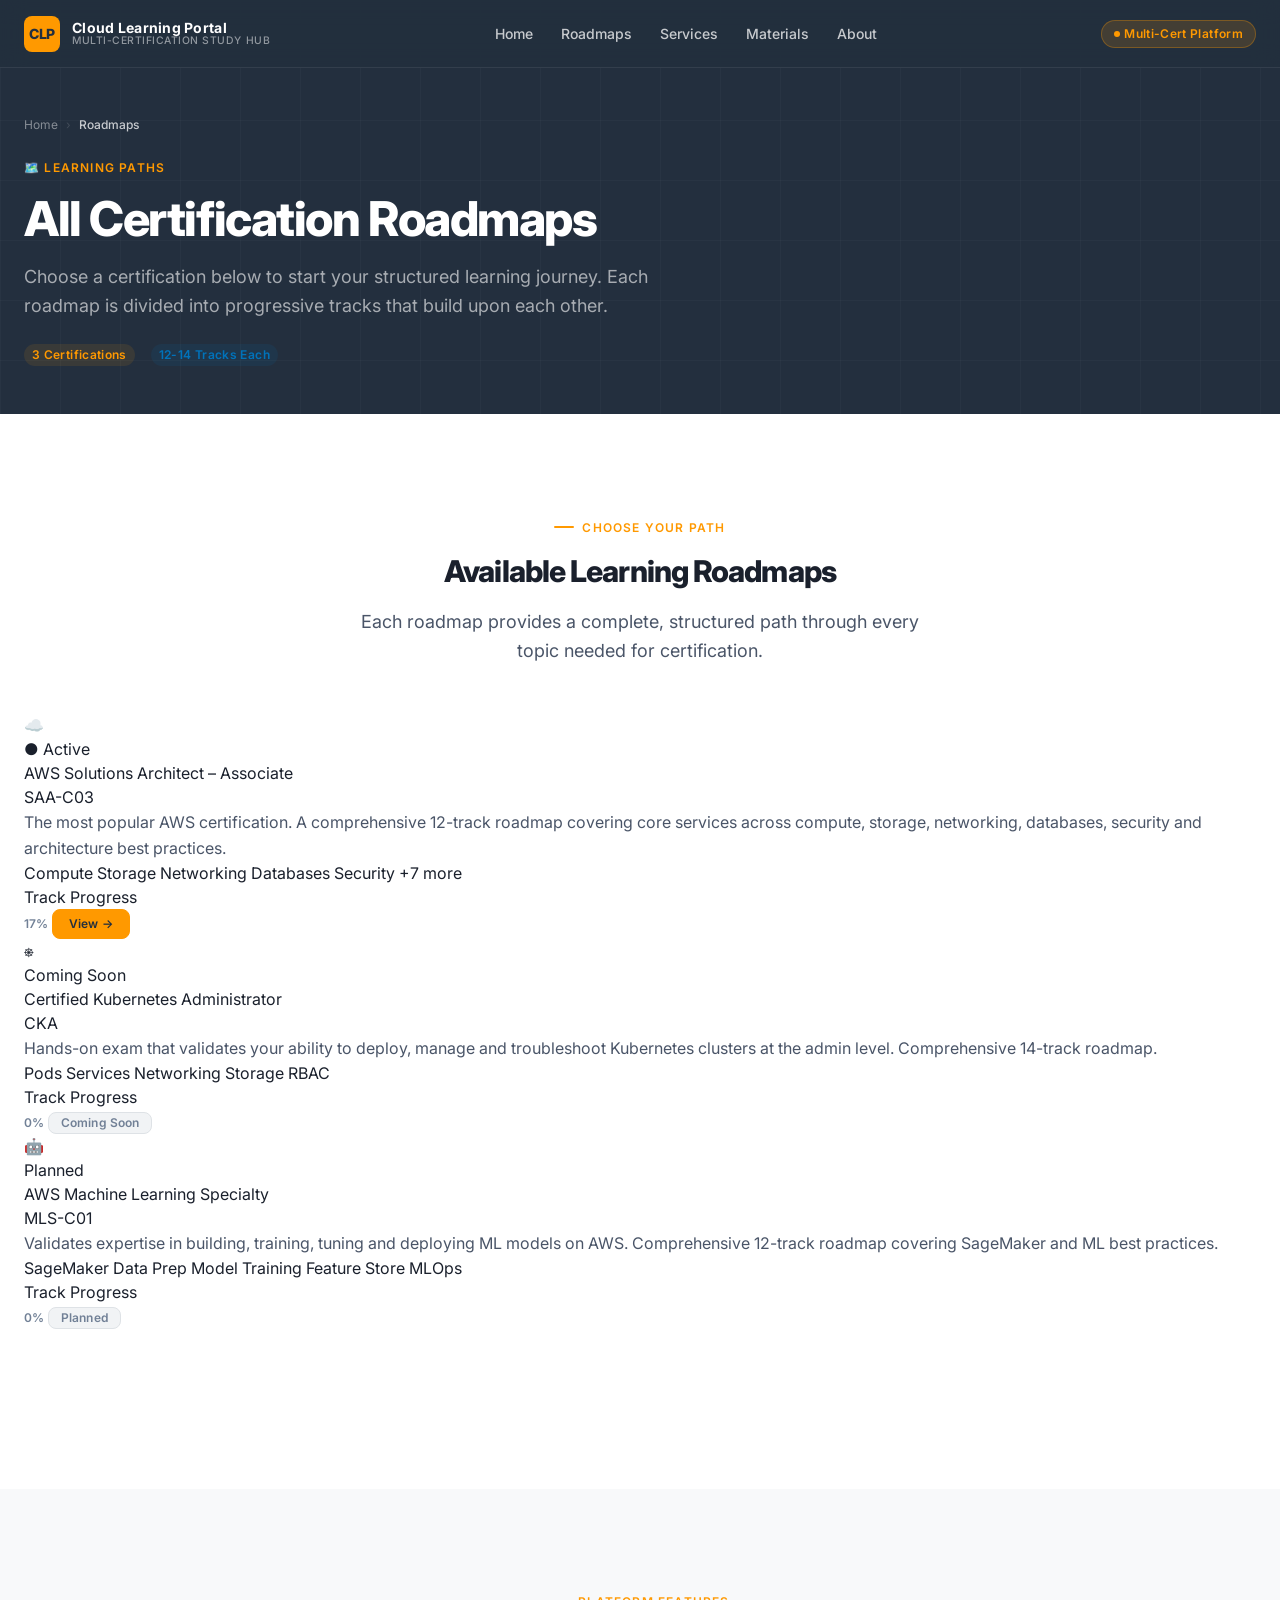
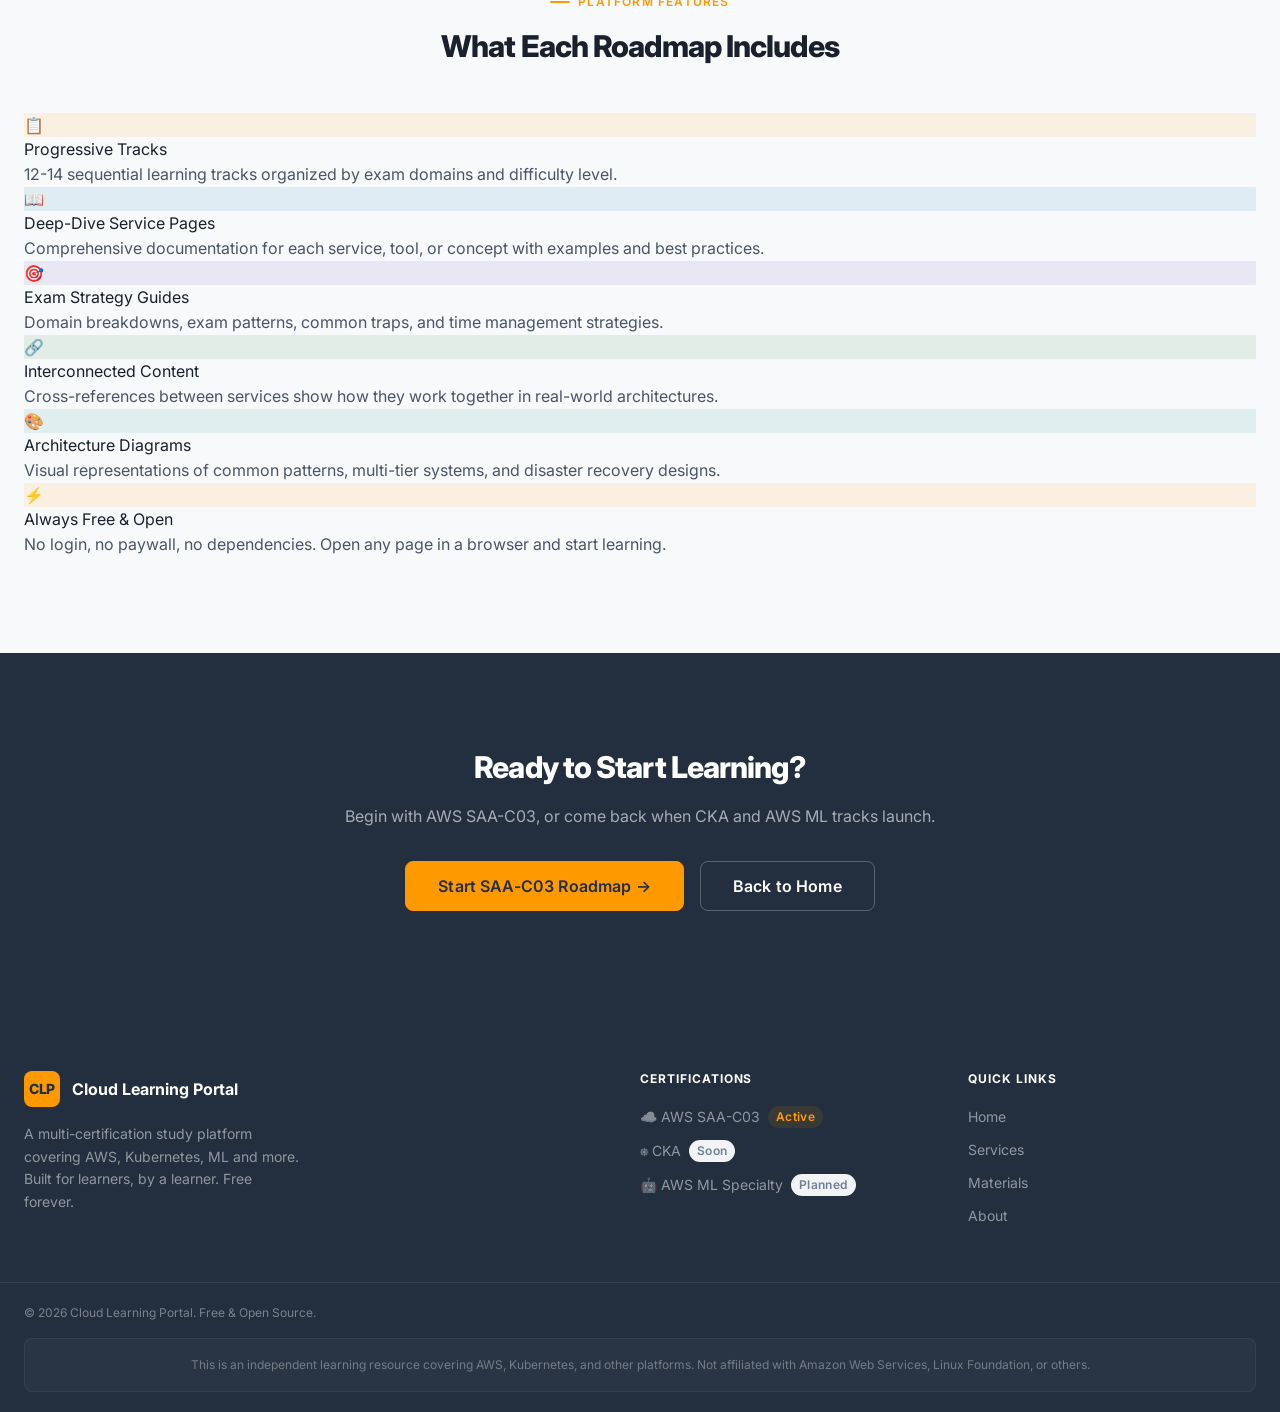
==== commit 62b6ebdd: "refactor: transform into multi-certification platform (Phase 1 architecture) This refactor establish" ====
--- a/roadmap.html
+++ b/roadmap.html
@@ -3,45 +3,37 @@
 <head>
   <meta charset="UTF-8" />
   <meta name="viewport" content="width=device-width, initial-scale=1.0" />
-  <meta name="description" content="AWS SAA-C03 Learning Roadmap — A structured path from cloud fundamentals through exam preparation." />
-  <title>Learning Roadmap — AWS Learning Portal</title>
+  <meta name="description" content="Cloud Learning Portal — Browse all available certification roadmaps. AWS SAA-C03, CKA, AWS ML, and more." />
+  <title>All Learning Roadmaps — Cloud Learning Portal</title>
   <link rel="preconnect" href="https://fonts.googleapis.com" />
   <link rel="preconnect" href="https://fonts.gstatic.com" crossorigin />
   <link href="https://fonts.googleapis.com/css2?family=Inter:wght@400;500;600;700;800&display=swap" rel="stylesheet" />
-  <link rel="stylesheet" href="css/style.css" />
-  <link rel="stylesheet" href="css/responsive.css" />
-  <link rel="icon" href="data:image/svg+xml,<svg xmlns='http://www.w3.org/2000/svg' viewBox='0 0 100 100'><rect width='100' height='100' rx='18' fill='%23232F3E'/><text y='.9em' font-size='70' x='12'>☁️</text></svg>" />
+  <link rel="stylesheet" href="shared/css/style.css" />
+  <link rel="stylesheet" href="shared/css/responsive.css" />
+  <link rel="icon" href="data:image/svg+xml,<svg xmlns='http://www.w3.org/2000/svg' viewBox='0 0 100 100'><rect width='100' height='100' rx='18' fill='%23232F3E'/><text y='.9em' font-size='70' x='50%' text-anchor='middle' dy='.3em' fill='%23FF9900' font-family='Inter' font-weight='800'>☁️</text></svg>" />
 </head>
 <body>
 
   <a class="skip-link" href="#main-content">Skip to main content</a>
 
-  <div class="announcement-bar">
-    <strong>📚 Currently studying:</strong> AWS Certified Solutions Architect – Associate (SAA-C03) &nbsp;·&nbsp;
-    <a href="services/iam.html">Start with IAM →</a>
-  </div>
-
   <header class="navbar" role="banner">
     <div class="navbar__inner">
-      <a href="index.html" class="navbar__logo" aria-label="AWS Learning Portal home">
-        <div class="navbar__logo-icon" aria-hidden="true">AWS</div>
+      <a href="index.html" class="navbar__logo" aria-label="Cloud Learning Portal home">
+        <div class="navbar__logo-icon" aria-hidden="true">CLP</div>
         <div class="navbar__logo-text">
-          <span class="navbar__logo-name">AWS Learning Portal</span>
-          <span class="navbar__logo-tagline">SAA-C03 Study Hub</span>
+          <span class="navbar__logo-name">Cloud Learning Portal</span>
+          <span class="navbar__logo-tagline">Multi-Certification Study Hub</span>
         </div>
       </a>
       <nav class="navbar__nav" role="navigation" aria-label="Main navigation">
-        <a href="index.html"        class="navbar__link">Home</a>
-        <a href="roadmap.html"      class="navbar__link active">Roadmap</a>
-        <a href="services.html"     class="navbar__link">AWS Services</a>
-        <a href="materials.html"    class="navbar__link">Learning Materials</a>
-        <a href="architecture.html" class="navbar__link">Architecture</a>
-        <a href="exam-guide.html"   class="navbar__link">Exam Guide</a>
-        <a href="about.html"        class="navbar__link">About</a>
-        <a href="contact.html"      class="navbar__link">Contact</a>
+        <a href="index.html" class="navbar__link">Home</a>
+        <a href="roadmap.html" class="navbar__link active">Roadmaps</a>
+        <a href="services.html" class="navbar__link">Services</a>
+        <a href="materials.html" class="navbar__link">Materials</a>
+        <a href="about.html" class="navbar__link">About</a>
       </nav>
       <div class="navbar__actions">
-        <span class="navbar__badge">SAA-C03 In Progress</span>
+        <span class="navbar__badge">Multi-Cert Platform</span>
         <button class="navbar__hamburger" aria-label="Toggle navigation" aria-expanded="false" aria-controls="mobile-menu">
           <span></span><span></span><span></span>
         </button>
@@ -50,14 +42,11 @@
   </header>
 
   <div class="navbar__mobile-menu" id="mobile-menu" role="navigation" aria-label="Mobile navigation">
-    <a href="index.html"        class="navbar__mobile-link">🏠 Home</a>
-    <a href="roadmap.html"      class="navbar__mobile-link">🗺️ Roadmap</a>
-    <a href="services.html"     class="navbar__mobile-link">⚙️ AWS Services</a>
-    <a href="materials.html"    class="navbar__mobile-link">📚 Learning Materials</a>
-    <a href="architecture.html" class="navbar__mobile-link">🏗️ Architecture Patterns</a>
-    <a href="exam-guide.html"   class="navbar__mobile-link">📝 Exam Guide</a>
-    <a href="about.html"        class="navbar__mobile-link">ℹ️ About</a>
-    <a href="contact.html"      class="navbar__mobile-link">✉️ Contact</a>
+    <a href="index.html" class="navbar__mobile-link">🏠 Home</a>
+    <a href="roadmap.html" class="navbar__mobile-link">🗺️ Roadmaps</a>
+    <a href="services.html" class="navbar__mobile-link">⚙️ Services</a>
+    <a href="materials.html" class="navbar__mobile-link">📚 Materials</a>
+    <a href="about.html" class="navbar__mobile-link">ℹ️ About</a>
   </div>
 
   <main id="main-content">
@@ -68,189 +57,188 @@
         <nav class="page-hero__breadcrumb" aria-label="Breadcrumb">
           <a href="index.html">Home</a>
           <span class="page-hero__breadcrumb-sep" aria-hidden="true">›</span>
-          <span class="page-hero__breadcrumb-current">Roadmap</span>
+          <span class="page-hero__breadcrumb-current">Roadmaps</span>
         </nav>
-        <div class="page-hero__label">🗺️ Learning Path</div>
-        <h1 class="page-hero__title">SAA-C03 Learning Roadmap</h1>
+        <div class="page-hero__label">🗺️ Learning Paths</div>
+        <h1 class="page-hero__title">All Certification Roadmaps</h1>
         <p class="page-hero__subtitle">
-          A structured, progressive journey through every domain of the AWS Solutions Architect
-          Associate exam. Follow this path to build deep, practical cloud knowledge.
+          Choose a certification below to start your structured learning journey.
+          Each roadmap is divided into progressive tracks that build upon each other.
         </p>
         <div class="page-hero__meta">
-          <span class="badge badge--orange">12 Learning Tracks</span>
-          <span class="badge badge--blue">SAA-C03 Aligned</span>
-          <span class="badge badge--gray">Updated Continuously</span>
+          <span class="badge badge--orange">3 Certifications</span>
+          <span class="badge badge--blue">12-14 Tracks Each</span>
         </div>
       </div>
     </div>
 
-    <!-- Roadmap Content -->
-    <section class="section" id="roadmap-tracks" aria-labelledby="tracks-title">
-      <div class="container">
-
-        <div class="section-header fade-in">
-          <div class="section-label">All Tracks</div>
-          <h2 class="section-title" id="tracks-title">Your Learning Journey</h2>
-          <p class="section-subtitle">
-            Each track builds on the previous. Start from the top and work your way through.
-            Tracks marked "In Progress" have active content — the rest are coming soon.
-          </p>
-        </div>
-
-        <div class="roadmap__grid stagger">
-
-          <article class="roadmap-card fade-in">
-            <span class="roadmap-card__number">01</span>
-            <div class="roadmap-card__icon">☁️</div>
-            <h3 class="roadmap-card__title">Cloud Fundamentals</h3>
-            <p class="roadmap-card__desc">What is cloud computing? AWS global infrastructure — regions, AZs, edge locations. The shared responsibility model. AWS pricing philosophy.</p>
-            <span class="roadmap-card__tag roadmap-card__tag--active">In Progress</span>
-          </article>
-
-          <article class="roadmap-card fade-in">
-            <span class="roadmap-card__number">02</span>
-            <div class="roadmap-card__icon">🔐</div>
-            <h3 class="roadmap-card__title">Identity &amp; Security</h3>
-            <p class="roadmap-card__desc">IAM users, groups, roles, policies. MFA, STS, federation. KMS encryption keys. AWS Organizations and SCPs. Security best practices.</p>
-            <span class="roadmap-card__tag roadmap-card__tag--active">In Progress</span>
-          </article>
-
-          <article class="roadmap-card fade-in">
-            <span class="roadmap-card__number">03</span>
-            <div class="roadmap-card__icon">💻</div>
-            <h3 class="roadmap-card__title">Compute</h3>
-            <p class="roadmap-card__desc">EC2 instance types and purchasing options. AMIs. Elastic Load Balancing. Auto Scaling groups. Placement groups. EC2 Instance Connect.</p>
-            <span class="roadmap-card__tag roadmap-card__tag--soon">Up Next</span>
-          </article>
-
-          <article class="roadmap-card fade-in">
-            <span class="roadmap-card__number">04</span>
-            <div class="roadmap-card__icon">🗄️</div>
-            <h3 class="roadmap-card__title">Storage</h3>
-            <p class="roadmap-card__desc">S3 storage classes, versioning, lifecycle policies, replication. EBS volume types, snapshots, encryption. EFS and FSx. Storage Gateway.</p>
-            <span class="roadmap-card__tag roadmap-card__tag--locked">Upcoming</span>
-          </article>
-
-          <article class="roadmap-card fade-in">
-            <span class="roadmap-card__number">05</span>
-            <div class="roadmap-card__icon">🌐</div>
-            <h3 class="roadmap-card__title">Networking</h3>
-            <p class="roadmap-card__desc">VPC design, subnets, CIDR blocks. Route tables, IGW, NAT Gateway. Security groups vs NACLs. VPC peering, Transit Gateway. VPN and Direct Connect. Route 53.</p>
-            <span class="roadmap-card__tag roadmap-card__tag--locked">Upcoming</span>
-          </article>
-
-          <article class="roadmap-card fade-in">
-            <span class="roadmap-card__number">06</span>
-            <div class="roadmap-card__icon">🗃️</div>
-            <h3 class="roadmap-card__title">Databases</h3>
-            <p class="roadmap-card__desc">RDS engines, Multi-AZ, Read Replicas. Aurora global databases. DynamoDB tables, GSIs, LSIs. ElastiCache (Redis vs Memcached). Neptune, Redshift.</p>
-            <span class="roadmap-card__tag roadmap-card__tag--locked">Upcoming</span>
-          </article>
-
-          <article class="roadmap-card fade-in">
-            <span class="roadmap-card__number">07</span>
-            <div class="roadmap-card__icon">⚡</div>
-            <h3 class="roadmap-card__title">Serverless</h3>
-            <p class="roadmap-card__desc">Lambda triggers, layers, concurrency, cold starts. API Gateway types. Step Functions. EventBridge rules. SAM and serverless architecture patterns.</p>
-            <span class="roadmap-card__tag roadmap-card__tag--locked">Upcoming</span>
-          </article>
-
-          <article class="roadmap-card fade-in">
-            <span class="roadmap-card__number">08</span>
-            <div class="roadmap-card__icon">🔗</div>
-            <h3 class="roadmap-card__title">Integration &amp; Messaging</h3>
-            <p class="roadmap-card__desc">SQS (standard vs FIFO), SNS fan-out, Kinesis Data Streams vs Firehose. EventBridge. SWF. App integration patterns and decoupling strategies.</p>
-            <span class="roadmap-card__tag roadmap-card__tag--locked">Upcoming</span>
-          </article>
-
-          <article class="roadmap-card fade-in">
-            <span class="roadmap-card__number">09</span>
-            <div class="roadmap-card__icon">📊</div>
-            <h3 class="roadmap-card__title">Monitoring &amp; Governance</h3>
-            <p class="roadmap-card__desc">CloudWatch metrics, alarms, Logs Insights. CloudTrail events. AWS Config rules. Trusted Advisor. Service quotas. Cost Explorer and Budgets.</p>
-            <span class="roadmap-card__tag roadmap-card__tag--locked">Upcoming</span>
-          </article>
-
-          <article class="roadmap-card fade-in">
-            <span class="roadmap-card__number">10</span>
-            <div class="roadmap-card__icon">🚚</div>
-            <h3 class="roadmap-card__title">Migration &amp; Transfer</h3>
-            <p class="roadmap-card__desc">AWS Migration Hub. Database Migration Service. Snowball Edge, Snowcone, Snowmobile. Server Migration Service. DataSync. Cloud adoption frameworks.</p>
-            <span class="roadmap-card__tag roadmap-card__tag--locked">Upcoming</span>
-          </article>
-
-          <article class="roadmap-card fade-in">
-            <span class="roadmap-card__number">11</span>
-            <div class="roadmap-card__icon">🏗️</div>
-            <h3 class="roadmap-card__title">Architecture Patterns</h3>
-            <p class="roadmap-card__desc">Well-Architected Framework (6 pillars). High availability and fault tolerance. Disaster recovery tiers (RTO/RPO). Scalability patterns. Multi-region design.</p>
-            <span class="roadmap-card__tag roadmap-card__tag--locked">Upcoming</span>
-          </article>
-
-          <article class="roadmap-card fade-in">
-            <span class="roadmap-card__number">12</span>
-            <div class="roadmap-card__icon">🎓</div>
-            <h3 class="roadmap-card__title">Exam Preparation</h3>
-            <p class="roadmap-card__desc">Domain breakdown and weightings. Practice question strategies. Time management. Last-minute cheat sheets. Common exam traps and how to avoid them.</p>
-            <span class="roadmap-card__tag roadmap-card__tag--locked">Final Stage</span>
-          </article>
-
-        </div><!-- /.roadmap__grid -->
-
-      </div>
-    </section>
-
-    <!-- Planned section -->
-    <section class="section section--alt" aria-labelledby="planned-title">
+    <!-- Roadmaps Grid -->
+    <section class="section" aria-labelledby="roadmaps-title">
       <div class="container">
         <div class="section-header section-header--centered fade-in">
-          <div class="section-label">Coming Soon</div>
-          <h2 class="section-title" id="planned-title">What's planned for this page</h2>
-          <p class="section-subtitle">This page will grow into a fully interactive roadmap with progress tracking.</p>
-        </div>
-        <div class="planned-list">
-          <div class="planned-item fade-in">
-            <span class="planned-item__icon">🗓️</span>
-            <div>
-              <div class="planned-item__title">Study Schedule Generator</div>
-              <div class="planned-item__desc">Create a personalized study schedule based on your target exam date.</div>
-            </div>
-          </div>
-          <div class="planned-item fade-in">
-            <span class="planned-item__icon">✅</span>
-            <div>
-              <div class="planned-item__title">Progress Tracking</div>
-              <div class="planned-item__desc">Mark topics complete and track your overall SAA-C03 readiness percentage.</div>
-            </div>
-          </div>
-          <div class="planned-item fade-in">
-            <span class="planned-item__icon">🔗</span>
-            <div>
-              <div class="planned-item__title">Track Deep Dives</div>
-              <div class="planned-item__desc">Each card links to a dedicated track page with all resources for that domain.</div>
-            </div>
-          </div>
-          <div class="planned-item fade-in">
-            <span class="planned-item__icon">📅</span>
-            <div>
-              <div class="planned-item__title">Exam Domain Alignment</div>
-              <div class="planned-item__desc">Each track is mapped to its SAA-C03 exam domain and percentage weighting.</div>
-            </div>
-          </div>
-          <div class="planned-item fade-in">
-            <span class="planned-item__icon">🔔</span>
-            <div>
-              <div class="planned-item__title">New Content Alerts</div>
-              <div class="planned-item__desc">Get notified when new study materials are added to a track.</div>
-            </div>
-          </div>
-          <div class="planned-item fade-in">
-            <span class="planned-item__icon">📊</span>
-            <div>
-              <div class="planned-item__title">Visual Timeline</div>
-              <div class="planned-item__desc">An interactive Gantt-style view of your entire certification journey.</div>
-            </div>
-          </div>
+          <p class="section-label">Choose Your Path</p>
+          <h2 class="section-title" id="roadmaps-title">Available Learning Roadmaps</h2>
+          <p class="section-subtitle">
+            Each roadmap provides a complete, structured path through every topic needed for certification.
+          </p>
+        </div>
+
+        <div class="cert-grid stagger" style="margin-bottom: var(--space-16);">
+
+          <!-- AWS SAA-C03 Card -->
+          <article class="cert-card fade-in" aria-label="AWS Solutions Architect Associate">
+            <div class="cert-card__header">
+              <div class="cert-card__icon cert-card__icon--aws">☁️</div>
+              <span class="cert-card__badge cert-card__badge--active">● Active</span>
+            </div>
+            <div class="cert-card__body">
+              <div>
+                <div class="cert-card__name">AWS Solutions Architect – Associate</div>
+                <div class="cert-card__code">SAA-C03</div>
+              </div>
+              <p class="cert-card__desc">
+                The most popular AWS certification. A comprehensive 12-track roadmap covering core services across compute, storage, networking, databases, security and architecture best practices.
+              </p>
+              <div class="cert-card__topics">
+                <span class="cert-card__topic">Compute</span>
+                <span class="cert-card__topic">Storage</span>
+                <span class="cert-card__topic">Networking</span>
+                <span class="cert-card__topic">Databases</span>
+                <span class="cert-card__topic">Security</span>
+                <span class="cert-card__topic">+7 more</span>
+              </div>
+            </div>
+            <div class="cert-card__footer">
+              <span class="cert-card__progress-label">Track Progress</span>
+              <div class="cert-card__progress-bar">
+                <div class="cert-card__progress-fill" style="width:17%"></div>
+              </div>
+              <span style="font-size:var(--text-xs);color:var(--color-text-muted);font-weight:var(--font-semibold);">17%</span>
+              <a href="roadmaps/saa-c03.html" class="btn btn--primary btn--sm">View →</a>
+            </div>
+          </article>
+
+          <!-- CKA Card -->
+          <article class="cert-card fade-in" aria-label="Certified Kubernetes Administrator">
+            <div class="cert-card__header">
+              <div class="cert-card__icon cert-card__icon--k8s">⎈</div>
+              <span class="cert-card__badge cert-card__badge--soon">Coming Soon</span>
+            </div>
+            <div class="cert-card__body">
+              <div>
+                <div class="cert-card__name">Certified Kubernetes Administrator</div>
+                <div class="cert-card__code">CKA</div>
+              </div>
+              <p class="cert-card__desc">
+                Hands-on exam that validates your ability to deploy, manage and troubleshoot Kubernetes clusters at the admin level. Comprehensive 14-track roadmap.
+              </p>
+              <div class="cert-card__topics">
+                <span class="cert-card__topic">Pods</span>
+                <span class="cert-card__topic">Services</span>
+                <span class="cert-card__topic">Networking</span>
+                <span class="cert-card__topic">Storage</span>
+                <span class="cert-card__topic">RBAC</span>
+              </div>
+            </div>
+            <div class="cert-card__footer">
+              <span class="cert-card__progress-label">Track Progress</span>
+              <div class="cert-card__progress-bar">
+                <div class="cert-card__progress-fill cert-card__progress-fill--blue" style="width:0%"></div>
+              </div>
+              <span style="font-size:var(--text-xs);color:var(--color-text-muted);font-weight:var(--font-semibold);">0%</span>
+              <span class="btn btn--coming-soon btn--sm">Coming Soon</span>
+            </div>
+          </article>
+
+          <!-- AWS ML Card -->
+          <article class="cert-card fade-in" aria-label="AWS Machine Learning Specialty">
+            <div class="cert-card__header">
+              <div class="cert-card__icon cert-card__icon--ml">🤖</div>
+              <span class="cert-card__badge cert-card__badge--planned">Planned</span>
+            </div>
+            <div class="cert-card__body">
+              <div>
+                <div class="cert-card__name">AWS Machine Learning Specialty</div>
+                <div class="cert-card__code">MLS-C01</div>
+              </div>
+              <p class="cert-card__desc">
+                Validates expertise in building, training, tuning and deploying ML models on AWS. Comprehensive 12-track roadmap covering SageMaker and ML best practices.
+              </p>
+              <div class="cert-card__topics">
+                <span class="cert-card__topic">SageMaker</span>
+                <span class="cert-card__topic">Data Prep</span>
+                <span class="cert-card__topic">Model Training</span>
+                <span class="cert-card__topic">Feature Store</span>
+                <span class="cert-card__topic">MLOps</span>
+              </div>
+            </div>
+            <div class="cert-card__footer">
+              <span class="cert-card__progress-label">Track Progress</span>
+              <div class="cert-card__progress-bar">
+                <div class="cert-card__progress-fill cert-card__progress-fill--purple" style="width:0%"></div>
+              </div>
+              <span style="font-size:var(--text-xs);color:var(--color-text-muted);font-weight:var(--font-semibold);">0%</span>
+              <span class="btn btn--coming-soon btn--sm">Planned</span>
+            </div>
+          </article>
+
+        </div>
+      </div>
+    </section>
+
+    <!-- Comparison & Info Section -->
+    <section class="section section--alt" aria-labelledby="compare-title">
+      <div class="container">
+        <div class="section-header section-header--centered fade-in">
+          <p class="section-label">Platform Features</p>
+          <h2 class="section-title" id="compare-title">What Each Roadmap Includes</h2>
+        </div>
+
+        <div class="features-grid stagger">
+          <div class="feature-card fade-in">
+            <div class="feature-card__icon icon-bg--orange">📋</div>
+            <div class="feature-card__title">Progressive Tracks</div>
+            <p class="feature-card__desc">12-14 sequential learning tracks organized by exam domains and difficulty level.</p>
+          </div>
+          <div class="feature-card fade-in">
+            <div class="feature-card__icon icon-bg--blue">📖</div>
+            <div class="feature-card__title">Deep-Dive Service Pages</div>
+            <p class="feature-card__desc">Comprehensive documentation for each service, tool, or concept with examples and best practices.</p>
+          </div>
+          <div class="feature-card fade-in">
+            <div class="feature-card__icon icon-bg--purple">🎯</div>
+            <div class="feature-card__title">Exam Strategy Guides</div>
+            <p class="feature-card__desc">Domain breakdowns, exam patterns, common traps, and time management strategies.</p>
+          </div>
+          <div class="feature-card fade-in">
+            <div class="feature-card__icon icon-bg--green">🔗</div>
+            <div class="feature-card__title">Interconnected Content</div>
+            <p class="feature-card__desc">Cross-references between services show how they work together in real-world architectures.</p>
+          </div>
+          <div class="feature-card fade-in">
+            <div class="feature-card__icon icon-bg--teal">🎨</div>
+            <div class="feature-card__title">Architecture Diagrams</div>
+            <p class="feature-card__desc">Visual representations of common patterns, multi-tier systems, and disaster recovery designs.</p>
+          </div>
+          <div class="feature-card fade-in">
+            <div class="feature-card__icon icon-bg--amber">⚡</div>
+            <div class="feature-card__title">Always Free & Open</div>
+            <p class="feature-card__desc">No login, no paywall, no dependencies. Open any page in a browser and start learning.</p>
+          </div>
+        </div>
+      </div>
+    </section>
+
+    <!-- CTA -->
+    <section class="section section--dark" aria-labelledby="cta-heading">
+      <div class="container" style="text-align:center;max-width:640px;">
+        <h2 class="section-title" id="cta-heading" style="color:var(--color-text-inverse);">Ready to Start Learning?</h2>
+        <p style="color:rgba(255,255,255,0.6);line-height:var(--leading-relaxed);margin-bottom:var(--space-8);">
+          Begin with AWS SAA-C03, or come back when CKA and AWS ML tracks launch.
+        </p>
+        <div style="display:flex;gap:var(--space-4);justify-content:center;flex-wrap:wrap;">
+          <a href="roadmaps/saa-c03.html" class="btn btn--primary btn--lg">Start SAA-C03 Roadmap →</a>
+          <a href="index.html" class="btn btn--ghost-light btn--lg">Back to Home</a>
         </div>
       </div>
     </section>
@@ -262,37 +250,38 @@
       <div class="container">
         <div class="footer__grid">
           <div class="footer__brand">
-            <a href="index.html" class="footer__brand-logo" aria-label="AWS Learning Portal home">
-              <div class="footer__brand-icon" aria-hidden="true">AWS</div>
-              <span class="footer__brand-name">AWS Learning Portal</span>
+            <a href="index.html" class="footer__brand-logo" aria-label="Cloud Learning Portal home">
+              <div class="footer__brand-icon" aria-hidden="true">CLP</div>
+              <span class="footer__brand-name">Cloud Learning Portal</span>
             </a>
-            <p class="footer__brand-desc">A community-driven learning portal for AWS certification preparation and cloud best practices.</p>
+            <p class="footer__brand-desc">
+              A multi-certification study platform covering AWS, Kubernetes, ML and more.
+              Built for learners, by a learner. Free forever.
+            </p>
           </div>
           <div class="footer__col">
-            <h3 class="footer__col-title">AWS Services</h3>
+            <h3 class="footer__col-title">Certifications</h3>
             <ul class="footer__links">
-              <li><a href="services/iam.html" class="footer__link">IAM</a></li>
-              <li><a href="services/ec2.html" class="footer__link">EC2</a></li>
-              <li><a href="services/s3.html"  class="footer__link">S3</a></li>
-              <li><a href="services/vpc.html" class="footer__link">VPC</a></li>
-              <li><a href="services.html"     class="footer__link">All Services →</a></li>
+              <li><a href="roadmaps/saa-c03.html" class="footer__link">☁️ AWS SAA-C03 <span class="badge badge--orange">Active</span></a></li>
+              <li><a href="roadmap.html" class="footer__link">⎈ CKA <span class="badge badge--gray">Soon</span></a></li>
+              <li><a href="roadmap.html" class="footer__link">🤖 AWS ML Specialty <span class="badge badge--gray">Planned</span></a></li>
             </ul>
           </div>
           <div class="footer__col">
             <h3 class="footer__col-title">Quick Links</h3>
             <ul class="footer__links">
-              <li><a href="roadmap.html"      class="footer__link">Learning Roadmap</a></li>
-              <li><a href="materials.html"    class="footer__link">Study Materials</a></li>
-              <li><a href="exam-guide.html"   class="footer__link">Exam Guide</a></li>
-              <li><a href="about.html"        class="footer__link">About</a></li>
+              <li><a href="index.html" class="footer__link">Home</a></li>
+              <li><a href="services.html" class="footer__link">Services</a></li>
+              <li><a href="materials.html" class="footer__link">Materials</a></li>
+              <li><a href="about.html" class="footer__link">About</a></li>
             </ul>
           </div>
           <div class="footer__col">
-            <h3 class="footer__col-title">Official AWS</h3>
+            <h3 class="footer__col-title">Official Resources</h3>
             <ul class="footer__links">
-              <li><a href="https://docs.aws.amazon.com" target="_blank" rel="noopener noreferrer" class="footer__link footer__link-ext">AWS Documentation</a></li>
-              <li><a href="https://skillbuilder.aws"    target="_blank" rel="noopener noreferrer" class="footer__link footer__link-ext">AWS Skill Builder</a></li>
-              <li><a href="https://aws.amazon.com/whitepapers/" target="_blank" rel="noopener noreferrer" class="footer__link footer__link-ext">AWS Whitepapers</a></li>
+              <li><a href="https://docs.aws.amazon.com" target="_blank" rel="noopener" class="footer__link footer__link-ext">AWS Docs</a></li>
+              <li><a href="https://kubernetes.io/docs" target="_blank" rel="noopener" class="footer__link footer__link-ext">K8s Docs</a></li>
+              <li><a href="https://aws.amazon.com/training/" target="_blank" rel="noopener" class="footer__link footer__link-ext">AWS Training</a></li>
             </ul>
           </div>
         </div>
@@ -301,18 +290,14 @@
     <div class="footer__bottom">
       <div class="container">
         <div class="footer__bottom-inner">
-          <p class="footer__copy">&copy; <span id="footer-year"></span> AWS Learning Portal. Built for learners, by a learner.</p>
-          <nav class="footer__legal" aria-label="Legal links">
-            <a href="about.html"   class="footer__legal-link">About</a>
-            <a href="contact.html" class="footer__legal-link">Contact</a>
-          </nav>
-        </div>
-        <p class="footer__disclaimer">This is an independent learning resource, not affiliated with Amazon Web Services. AWS marks are trademarks of Amazon.com, Inc.</p>
+          <p class="footer__copy">&copy; <span id="footer-year"></span> Cloud Learning Portal. Free &amp; Open Source.</p>
+        </div>
+        <p class="footer__disclaimer">This is an independent learning resource covering AWS, Kubernetes, and other platforms. Not affiliated with Amazon Web Services, Linux Foundation, or others.</p>
       </div>
     </div>
   </footer>
 
-  <script src="js/app.js"></script>
+  <script src="shared/js/app.js"></script>
   <script>document.getElementById('footer-year').textContent = new Date().getFullYear();</script>
 </body>
-</html>
+</html>
--- a/shared/css/style.css
+++ b/shared/css/style.css
@@ -0,0 +1,1921 @@
+/* ============================================================
+   AWS Learning Portal — Design System
+   style.css
+   ============================================================
+   Table of Contents
+   01. CSS Custom Properties (Design Tokens)
+   02. Reset & Base
+   03. Typography
+   04. Layout Utilities
+   05. Navigation
+   06. Hero Section
+   07. Section Shared Styles
+   08. Roadmap Cards
+   09. Service Cards
+   10. Learning Materials Cards
+   11. About & Project Status
+   12. Footer
+   13. Buttons & Badges
+   14. Utility Classes
+   ============================================================ */
+
+/* ============================================================
+   01. CSS Custom Properties (Design Tokens)
+   ============================================================ */
+:root {
+  /* Brand Colors */
+  --color-aws-orange:      #FF9900;
+  --color-aws-orange-dark: #E68A00;
+  --color-aws-dark:        #232F3E;
+  --color-aws-dark-light:  #2D3E50;
+
+  /* Accent */
+  --color-accent-blue:     #0073BB;
+  --color-accent-blue-lt:  #E8F4FD;
+  --color-accent-green:    #1D8348;
+  --color-accent-green-lt: #E9F7EF;
+  --color-accent-red:      #C0392B;
+
+  /* Neutrals */
+  --color-white:           #FFFFFF;
+  --color-bg:              #F8F9FA;
+  --color-bg-alt:          #F1F3F5;
+  --color-border:          #DEE2E6;
+  --color-border-light:    #EEF0F2;
+
+  /* Text */
+  --color-text-primary:    #1A202C;
+  --color-text-secondary:  #4A5568;
+  --color-text-muted:      #718096;
+  --color-text-inverse:    #FFFFFF;
+
+  /* Typography */
+  --font-sans:   'Inter', 'Segoe UI', -apple-system, BlinkMacSystemFont, sans-serif;
+  --font-mono:   'JetBrains Mono', 'Fira Code', 'Courier New', monospace;
+
+  --text-xs:    0.75rem;
+  --text-sm:    0.875rem;
+  --text-base:  1rem;
+  --text-lg:    1.125rem;
+  --text-xl:    1.25rem;
+  --text-2xl:   1.5rem;
+  --text-3xl:   1.875rem;
+  --text-4xl:   2.25rem;
+  --text-5xl:   3rem;
+  --text-6xl:   3.75rem;
+
+  --font-normal:   400;
+  --font-medium:   500;
+  --font-semibold: 600;
+  --font-bold:     700;
+  --font-extrabold:800;
+
+  --leading-tight:  1.25;
+  --leading-snug:   1.375;
+  --leading-normal: 1.5;
+  --leading-relaxed:1.625;
+
+  /* Spacing */
+  --space-1:  0.25rem;
+  --space-2:  0.5rem;
+  --space-3:  0.75rem;
+  --space-4:  1rem;
+  --space-5:  1.25rem;
+  --space-6:  1.5rem;
+  --space-8:  2rem;
+  --space-10: 2.5rem;
+  --space-12: 3rem;
+  --space-16: 4rem;
+  --space-20: 5rem;
+  --space-24: 6rem;
+  --space-32: 8rem;
+
+  /* Border Radius */
+  --radius-sm:   0.25rem;
+  --radius-md:   0.5rem;
+  --radius-lg:   0.75rem;
+  --radius-xl:   1rem;
+  --radius-2xl:  1.5rem;
+  --radius-full: 9999px;
+
+  /* Shadows */
+  --shadow-xs:  0 1px 2px rgba(0,0,0,0.05);
+  --shadow-sm:  0 1px 3px rgba(0,0,0,0.08), 0 1px 2px rgba(0,0,0,0.04);
+  --shadow-md:  0 4px 6px rgba(0,0,0,0.07), 0 2px 4px rgba(0,0,0,0.05);
+  --shadow-lg:  0 10px 15px rgba(0,0,0,0.08), 0 4px 6px rgba(0,0,0,0.04);
+  --shadow-xl:  0 20px 25px rgba(0,0,0,0.08), 0 10px 10px rgba(0,0,0,0.04);
+  --shadow-card-hover: 0 12px 28px rgba(0,0,0,0.12), 0 4px 8px rgba(0,0,0,0.06);
+
+  /* Transitions */
+  --transition-fast:   150ms ease;
+  --transition-base:   200ms ease;
+  --transition-slow:   300ms ease;
+  --transition-slower: 400ms ease;
+
+  /* Layout */
+  --container-max:   1280px;
+  --container-prose: 768px;
+  --nav-height:      68px;
+}
+
+/* ============================================================
+   02. Reset & Base
+   ============================================================ */
+*, *::before, *::after {
+  box-sizing: border-box;
+  margin: 0;
+  padding: 0;
+}
+
+html {
+  font-size: 16px;
+  scroll-behavior: smooth;
+  -webkit-text-size-adjust: 100%;
+}
+
+body {
+  font-family: var(--font-sans);
+  font-size: var(--text-base);
+  font-weight: var(--font-normal);
+  line-height: var(--leading-normal);
+  color: var(--color-text-primary);
+  background-color: var(--color-white);
+  -webkit-font-smoothing: antialiased;
+  -moz-osx-font-smoothing: grayscale;
+}
+
+img, svg {
+  display: block;
+  max-width: 100%;
+}
+
+a {
+  color: var(--color-accent-blue);
+  text-decoration: none;
+  transition: color var(--transition-fast);
+}
+
+a:hover {
+  color: var(--color-aws-orange);
+}
+
+ul, ol {
+  list-style: none;
+}
+
+button {
+  cursor: pointer;
+  border: none;
+  background: none;
+  font-family: inherit;
+}
+
+input, textarea, select {
+  font-family: inherit;
+  font-size: inherit;
+}
+
+/* Skip to content (accessibility) */
+.skip-link {
+  position: absolute;
+  top: -100%;
+  left: var(--space-4);
+  padding: var(--space-2) var(--space-4);
+  background: var(--color-aws-dark);
+  color: var(--color-text-inverse);
+  border-radius: var(--radius-md);
+  font-size: var(--text-sm);
+  font-weight: var(--font-semibold);
+  z-index: 9999;
+  transition: top var(--transition-fast);
+}
+
+.skip-link:focus {
+  top: var(--space-4);
+}
+
+/* ============================================================
+   03. Typography
+   ============================================================ */
+h1, h2, h3, h4, h5, h6 {
+  font-weight: var(--font-bold);
+  line-height: var(--leading-tight);
+  color: var(--color-text-primary);
+  letter-spacing: -0.02em;
+}
+
+h1 { font-size: var(--text-5xl); }
+h2 { font-size: var(--text-3xl); }
+h3 { font-size: var(--text-2xl); }
+h4 { font-size: var(--text-xl);  }
+h5 { font-size: var(--text-lg);  }
+h6 { font-size: var(--text-base);}
+
+p {
+  line-height: var(--leading-relaxed);
+  color: var(--color-text-secondary);
+}
+
+.text-gradient {
+  background: linear-gradient(135deg, var(--color-aws-orange) 0%, #FFB347 100%);
+  -webkit-background-clip: text;
+  -webkit-text-fill-color: transparent;
+  background-clip: text;
+}
+
+.section-label {
+  display: inline-flex;
+  align-items: center;
+  gap: var(--space-2);
+  font-size: var(--text-xs);
+  font-weight: var(--font-semibold);
+  letter-spacing: 0.1em;
+  text-transform: uppercase;
+  color: var(--color-aws-orange);
+  margin-bottom: var(--space-4);
+}
+
+.section-label::before {
+  content: '';
+  display: block;
+  width: 20px;
+  height: 2px;
+  background: var(--color-aws-orange);
+  border-radius: var(--radius-full);
+}
+
+.section-title {
+  font-size: var(--text-3xl);
+  font-weight: var(--font-extrabold);
+  color: var(--color-text-primary);
+  margin-bottom: var(--space-4);
+  letter-spacing: -0.03em;
+}
+
+.section-subtitle {
+  font-size: var(--text-lg);
+  color: var(--color-text-secondary);
+  max-width: 600px;
+  line-height: var(--leading-relaxed);
+}
+
+code {
+  font-family: var(--font-mono);
+  font-size: 0.875em;
+  background: var(--color-bg-alt);
+  padding: 0.15em 0.4em;
+  border-radius: var(--radius-sm);
+  color: var(--color-accent-blue);
+}
+
+/* ============================================================
+   04. Layout Utilities
+   ============================================================ */
+.container {
+  width: 100%;
+  max-width: var(--container-max);
+  margin-left: auto;
+  margin-right: auto;
+  padding-left: var(--space-6);
+  padding-right: var(--space-6);
+}
+
+.section {
+  padding-top: var(--space-24);
+  padding-bottom: var(--space-24);
+}
+
+.section--alt {
+  background-color: var(--color-bg);
+}
+
+.section--dark {
+  background-color: var(--color-aws-dark);
+  color: var(--color-text-inverse);
+}
+
+.section-header {
+  margin-bottom: var(--space-12);
+}
+
+.section-header--centered {
+  text-align: center;
+}
+
+.section-header--centered .section-subtitle {
+  margin-left: auto;
+  margin-right: auto;
+}
+
+.grid {
+  display: grid;
+  gap: var(--space-6);
+}
+
+.grid-2 { grid-template-columns: repeat(2, 1fr); }
+.grid-3 { grid-template-columns: repeat(3, 1fr); }
+.grid-4 { grid-template-columns: repeat(4, 1fr); }
+.grid-5 { grid-template-columns: repeat(5, 1fr); }
+
+.flex          { display: flex; }
+.flex-center   { display: flex; align-items: center; }
+.flex-between  { display: flex; align-items: center; justify-content: space-between; }
+.flex-col      { display: flex; flex-direction: column; }
+.gap-2         { gap: var(--space-2); }
+.gap-3         { gap: var(--space-3); }
+.gap-4         { gap: var(--space-4); }
+.gap-6         { gap: var(--space-6); }
+.gap-8         { gap: var(--space-8); }
+
+.divider {
+  height: 1px;
+  background: var(--color-border);
+  margin: var(--space-8) 0;
+}
+
+/* ============================================================
+   05. Navigation
+   ============================================================ */
+.navbar {
+  position: fixed;
+  top: 0;
+  left: 0;
+  right: 0;
+  z-index: 1000;
+  height: var(--nav-height);
+  background: rgba(35, 47, 62, 0.96);
+  backdrop-filter: blur(12px);
+  -webkit-backdrop-filter: blur(12px);
+  border-bottom: 1px solid rgba(255,255,255,0.08);
+  transition: background var(--transition-base), box-shadow var(--transition-base);
+}
+
+.navbar.scrolled {
+  background: rgba(35, 47, 62, 0.99);
+  box-shadow: 0 2px 20px rgba(0,0,0,0.3);
+}
+
+.navbar__inner {
+  display: flex;
+  align-items: center;
+  justify-content: space-between;
+  height: 100%;
+  max-width: var(--container-max);
+  margin: 0 auto;
+  padding: 0 var(--space-6);
+}
+
+/* Logo */
+.navbar__logo {
+  display: flex;
+  align-items: center;
+  gap: var(--space-3);
+  text-decoration: none;
+  flex-shrink: 0;
+}
+
+.navbar__logo-icon {
+  width: 36px;
+  height: 36px;
+  background: var(--color-aws-orange);
+  border-radius: var(--radius-md);
+  display: flex;
+  align-items: center;
+  justify-content: center;
+  font-weight: var(--font-extrabold);
+  font-size: var(--text-sm);
+  color: var(--color-aws-dark);
+  letter-spacing: -0.03em;
+  flex-shrink: 0;
+}
+
+.navbar__logo-text {
+  display: flex;
+  flex-direction: column;
+  line-height: 1.1;
+}
+
+.navbar__logo-name {
+  font-size: var(--text-sm);
+  font-weight: var(--font-bold);
+  color: var(--color-text-inverse);
+  letter-spacing: 0.02em;
+}
+
+.navbar__logo-tagline {
+  font-size: 0.65rem;
+  color: rgba(255,255,255,0.5);
+  font-weight: var(--font-medium);
+  letter-spacing: 0.05em;
+  text-transform: uppercase;
+}
+
+/* Nav Links */
+.navbar__nav {
+  display: flex;
+  align-items: center;
+  gap: var(--space-1);
+}
+
+.navbar__link {
+  display: flex;
+  align-items: center;
+  gap: var(--space-1);
+  padding: var(--space-2) var(--space-3);
+  font-size: var(--text-sm);
+  font-weight: var(--font-medium);
+  color: rgba(255,255,255,0.75);
+  border-radius: var(--radius-md);
+  text-decoration: none;
+  transition: color var(--transition-fast), background var(--transition-fast);
+  white-space: nowrap;
+}
+
+.navbar__link:hover,
+.navbar__link.active {
+  color: var(--color-text-inverse);
+  background: rgba(255,255,255,0.08);
+}
+
+.navbar__link.active {
+  color: var(--color-aws-orange);
+}
+
+/* Nav CTA */
+.navbar__actions {
+  display: flex;
+  align-items: center;
+  gap: var(--space-3);
+  flex-shrink: 0;
+}
+
+.navbar__badge {
+  display: inline-flex;
+  align-items: center;
+  gap: var(--space-1);
+  padding: var(--space-1) var(--space-3);
+  background: rgba(255, 153, 0, 0.15);
+  border: 1px solid rgba(255, 153, 0, 0.3);
+  border-radius: var(--radius-full);
+  font-size: var(--text-xs);
+  font-weight: var(--font-semibold);
+  color: var(--color-aws-orange);
+  letter-spacing: 0.03em;
+}
+
+.navbar__badge::before {
+  content: '';
+  width: 6px;
+  height: 6px;
+  background: var(--color-aws-orange);
+  border-radius: 50%;
+  animation: pulse 2s infinite;
+}
+
+/* Hamburger */
+.navbar__hamburger {
+  display: none;
+  flex-direction: column;
+  justify-content: center;
+  align-items: center;
+  gap: 5px;
+  width: 40px;
+  height: 40px;
+  border-radius: var(--radius-md);
+  transition: background var(--transition-fast);
+  cursor: pointer;
+  background: none;
+  border: none;
+}
+
+.navbar__hamburger:hover {
+  background: rgba(255,255,255,0.08);
+}
+
+.navbar__hamburger span {
+  display: block;
+  width: 22px;
+  height: 2px;
+  background: var(--color-text-inverse);
+  border-radius: var(--radius-full);
+  transition: transform var(--transition-base), opacity var(--transition-base);
+}
+
+.navbar__hamburger.open span:nth-child(1) {
+  transform: translateY(7px) rotate(45deg);
+}
+
+.navbar__hamburger.open span:nth-child(2) {
+  opacity: 0;
+  transform: scaleX(0);
+}
+
+.navbar__hamburger.open span:nth-child(3) {
+  transform: translateY(-7px) rotate(-45deg);
+}
+
+/* Mobile Menu */
+.navbar__mobile-menu {
+  display: none;
+  position: fixed;
+  top: var(--nav-height);
+  left: 0;
+  right: 0;
+  background: var(--color-aws-dark);
+  border-top: 1px solid rgba(255,255,255,0.08);
+  padding: var(--space-4) var(--space-6) var(--space-6);
+  z-index: 999;
+  box-shadow: 0 8px 24px rgba(0,0,0,0.4);
+}
+
+.navbar__mobile-menu.open {
+  display: block;
+}
+
+.navbar__mobile-link {
+  display: block;
+  padding: var(--space-3) var(--space-4);
+  font-size: var(--text-base);
+  font-weight: var(--font-medium);
+  color: rgba(255,255,255,0.8);
+  border-radius: var(--radius-md);
+  text-decoration: none;
+  transition: color var(--transition-fast), background var(--transition-fast);
+  border-bottom: 1px solid rgba(255,255,255,0.04);
+}
+
+.navbar__mobile-link:hover {
+  color: var(--color-text-inverse);
+  background: rgba(255,255,255,0.06);
+}
+
+@keyframes pulse {
+  0%, 100% { opacity: 1; }
+  50%       { opacity: 0.4; }
+}
+
+/* ============================================================
+   06. Hero Section
+   ============================================================ */
+.hero {
+  position: relative;
+  min-height: 100vh;
+  display: flex;
+  align-items: center;
+  background: var(--color-aws-dark);
+  overflow: hidden;
+  padding-top: var(--nav-height);
+}
+
+/* Geometric background grid */
+.hero__bg {
+  position: absolute;
+  inset: 0;
+  z-index: 0;
+  pointer-events: none;
+}
+
+.hero__grid {
+  position: absolute;
+  inset: 0;
+  background-image:
+    linear-gradient(rgba(255,255,255,0.03) 1px, transparent 1px),
+    linear-gradient(90deg, rgba(255,255,255,0.03) 1px, transparent 1px);
+  background-size: 60px 60px;
+}
+
+.hero__glow-1 {
+  position: absolute;
+  top: -20%;
+  right: -10%;
+  width: 600px;
+  height: 600px;
+  background: radial-gradient(circle, rgba(255,153,0,0.12) 0%, transparent 70%);
+  border-radius: 50%;
+}
+
+.hero__glow-2 {
+  position: absolute;
+  bottom: -20%;
+  left: -10%;
+  width: 500px;
+  height: 500px;
+  background: radial-gradient(circle, rgba(0,115,187,0.1) 0%, transparent 70%);
+  border-radius: 50%;
+}
+
+.hero__content {
+  position: relative;
+  z-index: 1;
+  max-width: var(--container-max);
+  margin: 0 auto;
+  padding: var(--space-24) var(--space-6);
+  display: grid;
+  grid-template-columns: 1fr 1fr;
+  gap: var(--space-16);
+  align-items: center;
+  width: 100%;
+}
+
+.hero__left {}
+
+.hero__eyebrow {
+  display: inline-flex;
+  align-items: center;
+  gap: var(--space-2);
+  padding: var(--space-2) var(--space-4);
+  background: rgba(255, 153, 0, 0.1);
+  border: 1px solid rgba(255, 153, 0, 0.25);
+  border-radius: var(--radius-full);
+  font-size: var(--text-xs);
+  font-weight: var(--font-semibold);
+  color: var(--color-aws-orange);
+  letter-spacing: 0.08em;
+  text-transform: uppercase;
+  margin-bottom: var(--space-6);
+}
+
+.hero__eyebrow-dot {
+  width: 6px;
+  height: 6px;
+  background: var(--color-aws-orange);
+  border-radius: 50%;
+  animation: pulse 2s infinite;
+}
+
+.hero__title {
+  font-size: clamp(2.5rem, 5vw, 4rem);
+  font-weight: var(--font-extrabold);
+  color: var(--color-text-inverse);
+  line-height: 1.1;
+  letter-spacing: -0.03em;
+  margin-bottom: var(--space-6);
+}
+
+.hero__title-accent {
+  display: block;
+  color: var(--color-aws-orange);
+}
+
+.hero__subtitle {
+  font-size: var(--text-lg);
+  color: rgba(255,255,255,0.65);
+  line-height: var(--leading-relaxed);
+  max-width: 520px;
+  margin-bottom: var(--space-10);
+}
+
+.hero__actions {
+  display: flex;
+  align-items: center;
+  gap: var(--space-4);
+  flex-wrap: wrap;
+  margin-bottom: var(--space-12);
+}
+
+.hero__stats {
+  display: flex;
+  gap: var(--space-8);
+  padding-top: var(--space-8);
+  border-top: 1px solid rgba(255,255,255,0.1);
+}
+
+.hero__stat {}
+
+.hero__stat-number {
+  font-size: var(--text-2xl);
+  font-weight: var(--font-extrabold);
+  color: var(--color-text-inverse);
+  line-height: 1;
+  margin-bottom: var(--space-1);
+}
+
+.hero__stat-label {
+  font-size: var(--text-xs);
+  color: rgba(255,255,255,0.5);
+  text-transform: uppercase;
+  letter-spacing: 0.08em;
+  font-weight: var(--font-medium);
+}
+
+/* Hero Right — Visual Panel */
+.hero__right {
+  display: flex;
+  flex-direction: column;
+  gap: var(--space-4);
+}
+
+.hero__panel {
+  background: rgba(255,255,255,0.04);
+  border: 1px solid rgba(255,255,255,0.08);
+  border-radius: var(--radius-xl);
+  padding: var(--space-5) var(--space-6);
+  backdrop-filter: blur(10px);
+}
+
+.hero__panel-header {
+  display: flex;
+  align-items: center;
+  justify-content: space-between;
+  margin-bottom: var(--space-4);
+}
+
+.hero__panel-title {
+  font-size: var(--text-sm);
+  font-weight: var(--font-semibold);
+  color: rgba(255,255,255,0.8);
+}
+
+.hero__panel-badge {
+  font-size: var(--text-xs);
+  padding: 2px var(--space-2);
+  background: rgba(255,153,0,0.15);
+  color: var(--color-aws-orange);
+  border-radius: var(--radius-full);
+  font-weight: var(--font-semibold);
+}
+
+.hero__panel-badge--green {
+  background: rgba(29,131,72,0.2);
+  color: #48BB78;
+}
+
+.hero__progress-list {
+  display: flex;
+  flex-direction: column;
+  gap: var(--space-3);
+}
+
+.hero__progress-item {
+  display: flex;
+  flex-direction: column;
+  gap: var(--space-1);
+}
+
+.hero__progress-label {
+  display: flex;
+  justify-content: space-between;
+  font-size: var(--text-xs);
+  color: rgba(255,255,255,0.6);
+}
+
+.hero__progress-bar {
+  height: 4px;
+  background: rgba(255,255,255,0.08);
+  border-radius: var(--radius-full);
+  overflow: hidden;
+}
+
+.hero__progress-fill {
+  height: 100%;
+  border-radius: var(--radius-full);
+  background: linear-gradient(90deg, var(--color-aws-orange), #FFB347);
+  transition: width var(--transition-slower) ease;
+}
+
+.hero__progress-fill--blue {
+  background: linear-gradient(90deg, var(--color-accent-blue), #4DA6DC);
+}
+
+.hero__progress-fill--green {
+  background: linear-gradient(90deg, var(--color-accent-green), #48BB78);
+}
+
+.hero__cert-item {
+  display: flex;
+  align-items: center;
+  gap: var(--space-3);
+  padding: var(--space-2) 0;
+}
+
+.hero__cert-icon {
+  width: 36px;
+  height: 36px;
+  border-radius: var(--radius-md);
+  display: flex;
+  align-items: center;
+  justify-content: center;
+  font-size: var(--text-lg);
+  flex-shrink: 0;
+}
+
+.hero__cert-icon--orange { background: rgba(255,153,0,0.15); }
+.hero__cert-icon--blue   { background: rgba(0,115,187,0.15);  }
+.hero__cert-icon--green  { background: rgba(29,131,72,0.15);  }
+
+.hero__cert-info {
+  flex: 1;
+}
+
+.hero__cert-name {
+  font-size: var(--text-sm);
+  font-weight: var(--font-semibold);
+  color: rgba(255,255,255,0.9);
+  line-height: 1.2;
+}
+
+.hero__cert-meta {
+  font-size: var(--text-xs);
+  color: rgba(255,255,255,0.4);
+}
+
+.hero__cert-status {
+  font-size: var(--text-xs);
+  padding: 2px var(--space-2);
+  border-radius: var(--radius-full);
+  font-weight: var(--font-semibold);
+}
+
+.hero__cert-status--active {
+  background: rgba(255,153,0,0.15);
+  color: var(--color-aws-orange);
+}
+
+.hero__cert-status--locked {
+  background: rgba(255,255,255,0.06);
+  color: rgba(255,255,255,0.3);
+}
+
+/* ============================================================
+   07. Section Shared Styles
+   ============================================================ */
+
+/* Announcement bar above nav */
+.announcement-bar {
+  background: linear-gradient(90deg, var(--color-aws-dark) 0%, #1a2533 100%);
+  border-bottom: 1px solid rgba(255,153,0,0.2);
+  padding: var(--space-2) var(--space-6);
+  text-align: center;
+  font-size: var(--text-xs);
+  color: rgba(255,255,255,0.7);
+  font-weight: var(--font-medium);
+  letter-spacing: 0.02em;
+}
+
+.announcement-bar strong {
+  color: var(--color-aws-orange);
+}
+
+.announcement-bar a {
+  color: rgba(255,255,255,0.85);
+  text-decoration: underline;
+  text-underline-offset: 2px;
+}
+
+/* ============================================================
+   08. Roadmap Cards
+   ============================================================ */
+.roadmap {
+  background: var(--color-bg);
+}
+
+.roadmap__grid {
+  display: grid;
+  grid-template-columns: repeat(4, 1fr);
+  gap: var(--space-5);
+}
+
+.roadmap-card {
+  background: var(--color-white);
+  border: 1px solid var(--color-border);
+  border-radius: var(--radius-xl);
+  padding: var(--space-6);
+  position: relative;
+  transition: transform var(--transition-base), box-shadow var(--transition-base), border-color var(--transition-base);
+  cursor: default;
+}
+
+.roadmap-card:hover {
+  transform: translateY(-3px);
+  box-shadow: var(--shadow-card-hover);
+  border-color: var(--color-aws-orange);
+}
+
+.roadmap-card__number {
+  position: absolute;
+  top: var(--space-4);
+  right: var(--space-4);
+  font-size: var(--text-xs);
+  font-weight: var(--font-bold);
+  color: rgba(0,0,0,0.12);
+  font-variant-numeric: tabular-nums;
+  letter-spacing: -0.02em;
+}
+
+.roadmap-card__icon {
+  width: 48px;
+  height: 48px;
+  border-radius: var(--radius-lg);
+  display: flex;
+  align-items: center;
+  justify-content: center;
+  font-size: 1.5rem;
+  margin-bottom: var(--space-4);
+  background: var(--color-bg-alt);
+}
+
+.roadmap-card__title {
+  font-size: var(--text-base);
+  font-weight: var(--font-bold);
+  color: var(--color-text-primary);
+  margin-bottom: var(--space-2);
+}
+
+.roadmap-card__desc {
+  font-size: var(--text-sm);
+  color: var(--color-text-muted);
+  line-height: var(--leading-relaxed);
+  margin-bottom: var(--space-4);
+}
+
+.roadmap-card__tag {
+  display: inline-flex;
+  align-items: center;
+  font-size: var(--text-xs);
+  font-weight: var(--font-semibold);
+  padding: 3px var(--space-3);
+  border-radius: var(--radius-full);
+  letter-spacing: 0.03em;
+}
+
+.roadmap-card__tag--active {
+  background: rgba(255,153,0,0.1);
+  color: var(--color-aws-orange);
+  border: 1px solid rgba(255,153,0,0.2);
+}
+
+.roadmap-card__tag--soon {
+  background: rgba(0,115,187,0.08);
+  color: var(--color-accent-blue);
+  border: 1px solid rgba(0,115,187,0.15);
+}
+
+.roadmap-card__tag--locked {
+  background: var(--color-bg-alt);
+  color: var(--color-text-muted);
+  border: 1px solid var(--color-border);
+}
+
+/* ============================================================
+   09. Service Cards
+   ============================================================ */
+.services__grid {
+  display: grid;
+  grid-template-columns: repeat(5, 1fr);
+  gap: var(--space-4);
+}
+
+.service-card {
+  background: var(--color-white);
+  border: 1px solid var(--color-border);
+  border-radius: var(--radius-xl);
+  padding: var(--space-5);
+  display: flex;
+  flex-direction: column;
+  gap: var(--space-3);
+  position: relative;
+  overflow: hidden;
+  transition: transform var(--transition-base), box-shadow var(--transition-base), border-color var(--transition-base);
+}
+
+.service-card::before {
+  content: '';
+  position: absolute;
+  top: 0;
+  left: 0;
+  right: 0;
+  height: 3px;
+  background: linear-gradient(90deg, var(--color-aws-orange), #FFB347);
+  transform: scaleX(0);
+  transform-origin: left;
+  transition: transform var(--transition-base);
+}
+
+.service-card:hover {
+  transform: translateY(-3px);
+  box-shadow: var(--shadow-card-hover);
+  border-color: transparent;
+}
+
+.service-card:hover::before {
+  transform: scaleX(1);
+}
+
+.service-card__icon {
+  width: 44px;
+  height: 44px;
+  border-radius: var(--radius-lg);
+  display: flex;
+  align-items: center;
+  justify-content: center;
+  font-size: 1.375rem;
+  background: var(--color-bg);
+  flex-shrink: 0;
+}
+
+.service-card__category {
+  font-size: var(--text-xs);
+  font-weight: var(--font-semibold);
+  color: var(--color-text-muted);
+  text-transform: uppercase;
+  letter-spacing: 0.06em;
+}
+
+.service-card__name {
+  font-size: var(--text-base);
+  font-weight: var(--font-bold);
+  color: var(--color-text-primary);
+  line-height: 1.2;
+}
+
+.service-card__desc {
+  font-size: var(--text-sm);
+  color: var(--color-text-muted);
+  line-height: var(--leading-relaxed);
+  flex: 1;
+}
+
+.service-card__footer {
+  margin-top: auto;
+}
+
+/* Services filter tabs */
+.services__filter {
+  display: flex;
+  gap: var(--space-2);
+  flex-wrap: wrap;
+  margin-bottom: var(--space-8);
+}
+
+.filter-tab {
+  padding: var(--space-2) var(--space-4);
+  border-radius: var(--radius-full);
+  font-size: var(--text-sm);
+  font-weight: var(--font-medium);
+  border: 1px solid var(--color-border);
+  color: var(--color-text-secondary);
+  background: var(--color-white);
+  cursor: pointer;
+  transition: all var(--transition-fast);
+}
+
+.filter-tab:hover {
+  border-color: var(--color-aws-orange);
+  color: var(--color-aws-orange);
+}
+
+.filter-tab.active {
+  background: var(--color-aws-orange);
+  border-color: var(--color-aws-orange);
+  color: var(--color-white);
+}
+
+/* ============================================================
+   10. Learning Materials Cards
+   ============================================================ */
+.materials__grid {
+  display: grid;
+  grid-template-columns: repeat(5, 1fr);
+  gap: var(--space-4);
+}
+
+.material-card {
+  background: var(--color-white);
+  border: 1px solid var(--color-border);
+  border-radius: var(--radius-xl);
+  padding: var(--space-6);
+  display: flex;
+  flex-direction: column;
+  align-items: flex-start;
+  gap: var(--space-3);
+  text-decoration: none;
+  transition: transform var(--transition-base), box-shadow var(--transition-base), border-color var(--transition-base);
+}
+
+.material-card:hover {
+  transform: translateY(-3px);
+  box-shadow: var(--shadow-card-hover);
+  border-color: var(--color-accent-blue);
+}
+
+.material-card__icon-wrap {
+  width: 52px;
+  height: 52px;
+  border-radius: var(--radius-lg);
+  display: flex;
+  align-items: center;
+  justify-content: center;
+  font-size: 1.5rem;
+}
+
+.material-card__title {
+  font-size: var(--text-base);
+  font-weight: var(--font-bold);
+  color: var(--color-text-primary);
+}
+
+.material-card__desc {
+  font-size: var(--text-sm);
+  color: var(--color-text-muted);
+  line-height: var(--leading-relaxed);
+  flex: 1;
+}
+
+.material-card__count {
+  font-size: var(--text-xs);
+  font-weight: var(--font-semibold);
+  color: var(--color-text-muted);
+  padding: 3px var(--space-2);
+  background: var(--color-bg-alt);
+  border-radius: var(--radius-sm);
+}
+
+/* Color variants for material icons */
+.icon-bg--orange  { background: rgba(255,153,0,0.1);   }
+.icon-bg--blue    { background: rgba(0,115,187,0.1);   }
+.icon-bg--green   { background: rgba(29,131,72,0.1);   }
+.icon-bg--purple  { background: rgba(107,70,193,0.1);  }
+.icon-bg--red     { background: rgba(192,57,43,0.1);   }
+.icon-bg--teal    { background: rgba(0,150,136,0.1);   }
+.icon-bg--indigo  { background: rgba(63,81,181,0.1);   }
+.icon-bg--amber   { background: rgba(255,160,0,0.1);   }
+.icon-bg--cyan    { background: rgba(0,188,212,0.1);   }
+.icon-bg--pink    { background: rgba(233,30,99,0.1);   }
+
+/* ============================================================
+   11. About & Project Status
+   ============================================================ */
+.about__grid {
+  display: grid;
+  grid-template-columns: 1fr 1fr;
+  gap: var(--space-16);
+  align-items: start;
+}
+
+.about__text h2 {
+  font-size: var(--text-3xl);
+  font-weight: var(--font-extrabold);
+  color: var(--color-text-primary);
+  margin-bottom: var(--space-6);
+  letter-spacing: -0.03em;
+}
+
+.about__text p {
+  color: var(--color-text-secondary);
+  line-height: var(--leading-relaxed);
+  margin-bottom: var(--space-5);
+}
+
+.about__feature-list {
+  display: flex;
+  flex-direction: column;
+  gap: var(--space-3);
+  margin-top: var(--space-6);
+}
+
+.about__feature {
+  display: flex;
+  align-items: flex-start;
+  gap: var(--space-3);
+}
+
+.about__feature-icon {
+  width: 24px;
+  height: 24px;
+  border-radius: var(--radius-sm);
+  background: rgba(255,153,0,0.1);
+  display: flex;
+  align-items: center;
+  justify-content: center;
+  font-size: 0.75rem;
+  flex-shrink: 0;
+  margin-top: 2px;
+}
+
+.about__feature-text {
+  font-size: var(--text-sm);
+  color: var(--color-text-secondary);
+  line-height: var(--leading-relaxed);
+}
+
+.about__feature-text strong {
+  color: var(--color-text-primary);
+  display: block;
+  font-weight: var(--font-semibold);
+  margin-bottom: 2px;
+}
+
+/* Status Card */
+.status-card {
+  background: var(--color-white);
+  border: 1px solid var(--color-border);
+  border-radius: var(--radius-2xl);
+  overflow: hidden;
+  box-shadow: var(--shadow-md);
+}
+
+.status-card__header {
+  background: var(--color-aws-dark);
+  padding: var(--space-5) var(--space-6);
+  display: flex;
+  align-items: center;
+  gap: var(--space-3);
+}
+
+.status-card__header-icon {
+  width: 40px;
+  height: 40px;
+  background: rgba(255,153,0,0.15);
+  border-radius: var(--radius-md);
+  display: flex;
+  align-items: center;
+  justify-content: center;
+  font-size: 1.125rem;
+}
+
+.status-card__header-title {
+  font-size: var(--text-base);
+  font-weight: var(--font-bold);
+  color: var(--color-text-inverse);
+}
+
+.status-card__header-sub {
+  font-size: var(--text-xs);
+  color: rgba(255,255,255,0.5);
+  margin-top: 1px;
+}
+
+.status-card__body {
+  padding: var(--space-6);
+}
+
+.status-row {
+  display: flex;
+  align-items: flex-start;
+  justify-content: space-between;
+  padding: var(--space-4) 0;
+  border-bottom: 1px solid var(--color-border-light);
+  gap: var(--space-4);
+}
+
+.status-row:last-child {
+  border-bottom: none;
+  padding-bottom: 0;
+}
+
+.status-row__label {
+  font-size: var(--text-sm);
+  color: var(--color-text-muted);
+  font-weight: var(--font-medium);
+  flex-shrink: 0;
+}
+
+.status-row__value {
+  font-size: var(--text-sm);
+  font-weight: var(--font-semibold);
+  color: var(--color-text-primary);
+  text-align: right;
+}
+
+.status-badge {
+  display: inline-flex;
+  align-items: center;
+  gap: 5px;
+  padding: 3px var(--space-3);
+  border-radius: var(--radius-full);
+  font-size: var(--text-xs);
+  font-weight: var(--font-semibold);
+}
+
+.status-badge--in-progress {
+  background: rgba(255,153,0,0.1);
+  color: var(--color-aws-orange);
+  border: 1px solid rgba(255,153,0,0.2);
+}
+
+.status-badge--in-progress::before {
+  content: '';
+  width: 6px;
+  height: 6px;
+  background: var(--color-aws-orange);
+  border-radius: 50%;
+  animation: pulse 2s infinite;
+}
+
+.status-badge--development {
+  background: rgba(0,115,187,0.1);
+  color: var(--color-accent-blue);
+  border: 1px solid rgba(0,115,187,0.2);
+}
+
+.status-badge--open-source {
+  background: rgba(29,131,72,0.1);
+  color: var(--color-accent-green);
+  border: 1px solid rgba(29,131,72,0.2);
+}
+
+/* ============================================================
+   12. Footer
+   ============================================================ */
+.footer {
+  background: var(--color-aws-dark);
+  color: rgba(255,255,255,0.65);
+}
+
+.footer__main {
+  padding: var(--space-16) 0 var(--space-12);
+  border-bottom: 1px solid rgba(255,255,255,0.08);
+}
+
+.footer__grid {
+  display: grid;
+  grid-template-columns: 2fr 1fr 1fr 1fr;
+  gap: var(--space-10);
+}
+
+.footer__brand {}
+
+.footer__brand-logo {
+  display: flex;
+  align-items: center;
+  gap: var(--space-3);
+  text-decoration: none;
+  margin-bottom: var(--space-4);
+}
+
+.footer__brand-icon {
+  width: 36px;
+  height: 36px;
+  background: var(--color-aws-orange);
+  border-radius: var(--radius-md);
+  display: flex;
+  align-items: center;
+  justify-content: center;
+  font-weight: var(--font-extrabold);
+  font-size: var(--text-sm);
+  color: var(--color-aws-dark);
+  letter-spacing: -0.03em;
+}
+
+.footer__brand-name {
+  font-size: var(--text-base);
+  font-weight: var(--font-bold);
+  color: var(--color-text-inverse);
+}
+
+.footer__brand-desc {
+  font-size: var(--text-sm);
+  color: rgba(255,255,255,0.5);
+  line-height: var(--leading-relaxed);
+  max-width: 280px;
+  margin-bottom: var(--space-5);
+}
+
+.footer__social {
+  display: flex;
+  gap: var(--space-2);
+}
+
+.footer__social-link {
+  width: 34px;
+  height: 34px;
+  border-radius: var(--radius-md);
+  background: rgba(255,255,255,0.06);
+  border: 1px solid rgba(255,255,255,0.08);
+  display: flex;
+  align-items: center;
+  justify-content: center;
+  font-size: var(--text-sm);
+  text-decoration: none;
+  transition: background var(--transition-fast), border-color var(--transition-fast);
+}
+
+.footer__social-link:hover {
+  background: rgba(255,153,0,0.15);
+  border-color: rgba(255,153,0,0.3);
+}
+
+.footer__col-title {
+  font-size: var(--text-xs);
+  font-weight: var(--font-bold);
+  color: var(--color-text-inverse);
+  text-transform: uppercase;
+  letter-spacing: 0.08em;
+  margin-bottom: var(--space-5);
+}
+
+.footer__links {
+  display: flex;
+  flex-direction: column;
+  gap: var(--space-3);
+}
+
+.footer__link {
+  font-size: var(--text-sm);
+  color: rgba(255,255,255,0.5);
+  text-decoration: none;
+  transition: color var(--transition-fast);
+  display: flex;
+  align-items: center;
+  gap: var(--space-2);
+}
+
+.footer__link:hover {
+  color: var(--color-text-inverse);
+}
+
+.footer__link-ext::after {
+  content: '↗';
+  font-size: 0.7em;
+  opacity: 0.6;
+}
+
+.footer__bottom {
+  padding: var(--space-5) 0;
+}
+
+.footer__bottom-inner {
+  display: flex;
+  align-items: center;
+  justify-content: space-between;
+  flex-wrap: wrap;
+  gap: var(--space-4);
+}
+
+.footer__copy {
+  font-size: var(--text-xs);
+  color: rgba(255,255,255,0.4);
+}
+
+.footer__legal {
+  display: flex;
+  gap: var(--space-4);
+}
+
+.footer__legal-link {
+  font-size: var(--text-xs);
+  color: rgba(255,255,255,0.4);
+  text-decoration: none;
+  transition: color var(--transition-fast);
+}
+
+.footer__legal-link:hover {
+  color: rgba(255,255,255,0.7);
+}
+
+.footer__disclaimer {
+  padding: var(--space-4) var(--space-5);
+  background: rgba(255,255,255,0.03);
+  border-radius: var(--radius-md);
+  font-size: var(--text-xs);
+  color: rgba(255,255,255,0.35);
+  text-align: center;
+  line-height: var(--leading-relaxed);
+  margin-top: var(--space-4);
+  border: 1px solid rgba(255,255,255,0.05);
+}
+
+/* ============================================================
+   13. Buttons & Badges
+   ============================================================ */
+.btn {
+  display: inline-flex;
+  align-items: center;
+  justify-content: center;
+  gap: var(--space-2);
+  padding: var(--space-3) var(--space-6);
+  font-size: var(--text-sm);
+  font-weight: var(--font-semibold);
+  border-radius: var(--radius-md);
+  border: 1.5px solid transparent;
+  text-decoration: none;
+  cursor: pointer;
+  white-space: nowrap;
+  transition: all var(--transition-base);
+  letter-spacing: 0.01em;
+  line-height: 1;
+}
+
+.btn:focus-visible {
+  outline: 2px solid var(--color-aws-orange);
+  outline-offset: 2px;
+}
+
+/* Primary */
+.btn--primary {
+  background: var(--color-aws-orange);
+  color: var(--color-aws-dark);
+  border-color: var(--color-aws-orange);
+}
+
+.btn--primary:hover {
+  background: var(--color-aws-orange-dark);
+  border-color: var(--color-aws-orange-dark);
+  color: var(--color-aws-dark);
+  transform: translateY(-1px);
+  box-shadow: 0 4px 12px rgba(255,153,0,0.35);
+}
+
+.btn--primary:active {
+  transform: translateY(0);
+  box-shadow: none;
+}
+
+/* Secondary (ghost on dark) */
+.btn--ghost-light {
+  background: transparent;
+  color: var(--color-text-inverse);
+  border-color: rgba(255,255,255,0.25);
+}
+
+.btn--ghost-light:hover {
+  background: rgba(255,255,255,0.08);
+  border-color: rgba(255,255,255,0.4);
+  color: var(--color-text-inverse);
+  transform: translateY(-1px);
+}
+
+/* Ghost on light */
+.btn--ghost {
+  background: transparent;
+  color: var(--color-text-secondary);
+  border-color: var(--color-border);
+}
+
+.btn--ghost:hover {
+  background: var(--color-bg);
+  border-color: var(--color-aws-orange);
+  color: var(--color-aws-orange);
+}
+
+/* Outline blue */
+.btn--outline-blue {
+  background: transparent;
+  color: var(--color-accent-blue);
+  border-color: var(--color-accent-blue);
+}
+
+.btn--outline-blue:hover {
+  background: var(--color-accent-blue);
+  color: var(--color-white);
+  transform: translateY(-1px);
+  box-shadow: 0 4px 12px rgba(0,115,187,0.25);
+}
+
+/* Size variants */
+.btn--sm {
+  padding: var(--space-2) var(--space-4);
+  font-size: var(--text-xs);
+}
+
+.btn--lg {
+  padding: var(--space-4) var(--space-8);
+  font-size: var(--text-base);
+}
+
+/* Badges */
+.badge {
+  display: inline-flex;
+  align-items: center;
+  gap: var(--space-1);
+  padding: 2px var(--space-2);
+  border-radius: var(--radius-full);
+  font-size: var(--text-xs);
+  font-weight: var(--font-semibold);
+  letter-spacing: 0.03em;
+}
+
+.badge--orange  { background: rgba(255,153,0,0.1);  color: var(--color-aws-orange);  }
+.badge--blue    { background: rgba(0,115,187,0.1);  color: var(--color-accent-blue); }
+.badge--green   { background: rgba(29,131,72,0.1);  color: var(--color-accent-green);}
+.badge--gray    { background: var(--color-bg-alt);  color: var(--color-text-muted);  }
+
+/* Coming Soon tag */
+.btn--coming-soon {
+  background: var(--color-bg-alt);
+  color: var(--color-text-muted);
+  border-color: var(--color-border);
+  font-size: var(--text-xs);
+  padding: var(--space-1) var(--space-3);
+  cursor: default;
+  pointer-events: none;
+}
+
+/* ============================================================
+   14. Utility Classes
+   ============================================================ */
+.sr-only {
+  position: absolute;
+  width: 1px;
+  height: 1px;
+  padding: 0;
+  margin: -1px;
+  overflow: hidden;
+  clip: rect(0,0,0,0);
+  white-space: nowrap;
+  border-width: 0;
+}
+
+.text-center { text-align: center; }
+.text-right  { text-align: right;  }
+.text-muted  { color: var(--color-text-muted); }
+
+.mt-auto { margin-top: auto; }
+.mb-0    { margin-bottom: 0; }
+
+.hidden  { display: none !important; }
+
+/* Scroll offset for fixed nav */
+[id] {
+  scroll-margin-top: calc(var(--nav-height) + var(--space-8));
+}
+
+/* Fade-in animation on scroll */
+.fade-in {
+  opacity: 0;
+  transform: translateY(20px);
+  transition: opacity var(--transition-slower), transform var(--transition-slower);
+}
+
+.fade-in.visible {
+  opacity: 1;
+  transform: translateY(0);
+}
+
+/* Staggered children */
+.stagger > *:nth-child(1)  { transition-delay: 0ms;   }
+.stagger > *:nth-child(2)  { transition-delay: 60ms;  }
+.stagger > *:nth-child(3)  { transition-delay: 120ms; }
+.stagger > *:nth-child(4)  { transition-delay: 180ms; }
+.stagger > *:nth-child(5)  { transition-delay: 240ms; }
+.stagger > *:nth-child(6)  { transition-delay: 300ms; }
+.stagger > *:nth-child(7)  { transition-delay: 360ms; }
+.stagger > *:nth-child(8)  { transition-delay: 420ms; }
+.stagger > *:nth-child(9)  { transition-delay: 480ms; }
+.stagger > *:nth-child(10) { transition-delay: 540ms; }
+
+/* AWS Service category colors */
+.aws-cat--security   { border-left: 3px solid #C0392B; }
+.aws-cat--compute    { border-left: 3px solid #FF9900; }
+.aws-cat--storage    { border-left: 3px solid #1D8348; }
+.aws-cat--network    { border-left: 3px solid #0073BB; }
+.aws-cat--database   { border-left: 3px solid #6B46C1; }
+.aws-cat--serverless { border-left: 3px solid #0096C7; }
+.aws-cat--monitoring { border-left: 3px solid #F39C12; }
+.aws-cat--cdn        { border-left: 3px solid #27AE60; }
+
+/* ============================================================
+   15. Inner Page Styles
+   (shared across roadmap, services, materials, etc.)
+   ============================================================ */
+
+/* Page Hero — dark header strip for inner pages */
+.page-hero {
+  background: var(--color-aws-dark);
+  padding: calc(var(--nav-height) + var(--space-12)) 0 var(--space-12);
+  position: relative;
+  overflow: hidden;
+}
+
+.page-hero::after {
+  content: '';
+  position: absolute;
+  inset: 0;
+  background-image:
+    linear-gradient(rgba(255,255,255,0.025) 1px, transparent 1px),
+    linear-gradient(90deg, rgba(255,255,255,0.025) 1px, transparent 1px);
+  background-size: 60px 60px;
+  pointer-events: none;
+}
+
+.page-hero__inner {
+  position: relative;
+  z-index: 1;
+}
+
+.page-hero__breadcrumb {
+  display: flex;
+  align-items: center;
+  gap: var(--space-2);
+  font-size: var(--text-xs);
+  color: rgba(255,255,255,0.45);
+  margin-bottom: var(--space-5);
+}
+
+.page-hero__breadcrumb a {
+  color: rgba(255,255,255,0.45);
+  text-decoration: none;
+  transition: color var(--transition-fast);
+}
+
+.page-hero__breadcrumb a:hover { color: var(--color-aws-orange); }
+
+.page-hero__breadcrumb-sep { opacity: 0.3; }
+
+.page-hero__breadcrumb-current {
+  color: rgba(255,255,255,0.75);
+  font-weight: var(--font-medium);
+}
+
+.page-hero__label {
+  display: inline-flex;
+  align-items: center;
+  gap: var(--space-2);
+  font-size: var(--text-xs);
+  font-weight: var(--font-semibold);
+  letter-spacing: 0.1em;
+  text-transform: uppercase;
+  color: var(--color-aws-orange);
+  margin-bottom: var(--space-4);
+}
+
+.page-hero__title {
+  font-size: clamp(1.875rem, 4vw, 3rem);
+  font-weight: var(--font-extrabold);
+  color: var(--color-text-inverse);
+  letter-spacing: -0.03em;
+  line-height: 1.1;
+  margin-bottom: var(--space-4);
+}
+
+.page-hero__subtitle {
+  font-size: var(--text-lg);
+  color: rgba(255,255,255,0.6);
+  line-height: var(--leading-relaxed);
+  max-width: 640px;
+  margin-bottom: var(--space-6);
+}
+
+.page-hero__meta {
+  display: flex;
+  align-items: center;
+  gap: var(--space-4);
+  flex-wrap: wrap;
+}
+
+/* Coming Soon state for placeholder pages */
+.coming-soon-banner {
+  background: rgba(255,153,0,0.08);
+  border: 1px solid rgba(255,153,0,0.2);
+  border-radius: var(--radius-xl);
+  padding: var(--space-8) var(--space-8);
+  text-align: center;
+  margin: var(--space-12) 0;
+}
+
+.coming-soon-banner__icon {
+  font-size: 3rem;
+  margin-bottom: var(--space-4);
+  display: block;
+}
+
+.coming-soon-banner__title {
+  font-size: var(--text-2xl);
+  font-weight: var(--font-bold);
+  color: var(--color-text-primary);
+  margin-bottom: var(--space-3);
+}
+
+.coming-soon-banner__text {
+  font-size: var(--text-base);
+  color: var(--color-text-muted);
+  max-width: 480px;
+  margin: 0 auto var(--space-6);
+  line-height: var(--leading-relaxed);
+}
+
+/* What's planned list inside placeholder pages */
+.planned-list {
+  display: grid;
+  grid-template-columns: repeat(3, 1fr);
+  gap: var(--space-4);
+  margin: var(--space-8) 0;
+}
+
+.planned-item {
+  background: var(--color-white);
+  border: 1px solid var(--color-border);
+  border-radius: var(--radius-lg);
+  padding: var(--space-5);
+  display: flex;
+  align-items: flex-start;
+  gap: var(--space-3);
+}
+
+.planned-item__icon {
+  font-size: 1.25rem;
+  flex-shrink: 0;
+  margin-top: 1px;
+}
+
+.planned-item__title {
+  font-size: var(--text-sm);
+  font-weight: var(--font-semibold);
+  color: var(--color-text-primary);
+  margin-bottom: 2px;
+}
+
+.planned-item__desc {
+  font-size: var(--text-xs);
+  color: var(--color-text-muted);
+  line-height: var(--leading-relaxed);
+}
+
+/* Service page specific */
+.service-page-layout {
+  display: grid;
+  grid-template-columns: 260px 1fr;
+  gap: var(--space-10);
+  align-items: start;
+}
+
+.service-sidebar {
+  position: sticky;
+  top: calc(var(--nav-height) + var(--space-6));
+}
+
+.service-sidebar__nav {
+  background: var(--color-white);
+  border: 1px solid var(--color-border);
+  border-radius: var(--radius-xl);
+  overflow: hidden;
+}
+
+.service-sidebar__nav-title {
+  background: var(--color-bg-alt);
+  padding: var(--space-3) var(--space-4);
+  font-size: var(--text-xs);
+  font-weight: var(--font-bold);
+  color: var(--color-text-muted);
+  text-transform: uppercase;
+  letter-spacing: 0.08em;
+  border-bottom: 1px solid var(--color-border);
+}
+
+.service-sidebar__nav-link {
+  display: flex;
+  align-items: center;
+  gap: var(--space-2);
+  padding: var(--space-3) var(--space-4);
+  font-size: var(--text-sm);
+  color: var(--color-text-secondary);
+  text-decoration: none;
+  border-bottom: 1px solid var(--color-border-light);
+  transition: background var(--transition-fast), color var(--transition-fast);
+}
+
+.service-sidebar__nav-link:hover {
+  background: var(--color-bg);
+  color: var(--color-aws-orange);
+}
+
+.service-sidebar__nav-link:last-child {
+  border-bottom: none;
+}
+
+.service-content {
+  min-width: 0;
+}
+
+.service-content__section {
+  margin-bottom: var(--space-12);
+  padding-bottom: var(--space-12);
+  border-bottom: 1px solid var(--color-border-light);
+}
+
+.service-content__section:last-child {
+  border-bottom: none;
+}
+
+.service-content h2 {
+  font-size: var(--text-2xl);
+  font-weight: var(--font-bold);
+  color: var(--color-text-primary);
+  margin-bottom: var(--space-4);
+  padding-bottom: var(--space-3);
+  border-bottom: 2px solid var(--color-aws-orange);
+  display: inline-block;
+}
+
+.service-content p {
+  margin-bottom: var(--space-4);
+  line-height: var(--leading-relaxed);
+}
+
+@media (max-width: 1024px) {
+  .service-page-layout {
+    grid-template-columns: 1fr;
+  }
+  .service-sidebar {
+    position: static;
+  }
+  .planned-list {
+    grid-template-columns: repeat(2, 1fr);
+  }
+}
+
+@media (max-width: 640px) {
+  .planned-list {
+    grid-template-columns: 1fr;
+  }
+}
--- a/shared/css/responsive.css
+++ b/shared/css/responsive.css
@@ -0,0 +1,108 @@
+/* ============================================================
+   Cloud Learning Portal — Responsive Styles
+   shared/css/responsive.css  (shared across all certifications)
+   ============================================================
+   Breakpoints
+   --xl: 1280px  (container max)
+   --lg: 1024px  (tablet landscape)
+   --md:  768px  (tablet portrait)
+   --sm:  640px  (large mobile)
+   --xs:  480px  (small mobile)
+   ============================================================ */
+
+@media (max-width: 1280px) {
+  .roadmap__grid   { grid-template-columns: repeat(3, 1fr); }
+  .services__grid  { grid-template-columns: repeat(4, 1fr); }
+  .materials__grid { grid-template-columns: repeat(4, 1fr); }
+  .footer__grid    { grid-template-columns: 2fr 1fr 1fr; }
+  .footer__grid > .footer__col:last-child { display: none; }
+  /* Platform cert grid */
+  .cert-grid       { grid-template-columns: repeat(2, 1fr); }
+}
+
+@media (max-width: 1024px) {
+  :root { --space-24: 5rem; --space-20: 4rem; --space-16: 3.5rem; }
+  .navbar__nav       { display: none; }
+  .navbar__hamburger { display: flex; }
+  .navbar__badge     { display: none; }
+  .hero__content     { grid-template-columns: 1fr; gap: var(--space-12); padding-top: var(--space-16); padding-bottom: var(--space-16); }
+  .hero__right       { display: none; }
+  .hero__title       { font-size: clamp(2.25rem, 5vw, 3.25rem); }
+  .hero__stats       { gap: var(--space-6); }
+  .roadmap__grid     { grid-template-columns: repeat(3, 1fr); }
+  .services__grid    { grid-template-columns: repeat(3, 1fr); }
+  .materials__grid   { grid-template-columns: repeat(3, 1fr); }
+  .about__grid       { grid-template-columns: 1fr; gap: var(--space-10); }
+  .footer__grid      { grid-template-columns: 1fr 1fr; gap: var(--space-8); }
+  .footer__brand     { grid-column: 1 / -1; }
+  .cert-grid         { grid-template-columns: 1fr 1fr; }
+  .service-page-layout { grid-template-columns: 1fr; }
+  .service-sidebar   { position: static; }
+  .planned-list      { grid-template-columns: repeat(2, 1fr); }
+  .platform-hero__grid { grid-template-columns: 1fr; }
+}
+
+@media (max-width: 768px) {
+  :root { --space-24: 4rem; --space-20: 3.5rem; --space-16: 3rem; --space-12: 2.5rem; }
+  h1 { font-size: var(--text-4xl); }
+  h2 { font-size: var(--text-2xl); }
+  .section-title    { font-size: var(--text-2xl); }
+  .section-subtitle { font-size: var(--text-base); }
+  .container        { padding-left: var(--space-5); padding-right: var(--space-5); }
+  .hero__title      { font-size: 2.25rem; }
+  .hero__subtitle   { font-size: var(--text-base); }
+  .hero__actions    { flex-direction: column; align-items: flex-start; }
+  .hero__actions .btn { width: 100%; justify-content: center; }
+  .hero__stats      { gap: var(--space-5); }
+  .roadmap__grid    { grid-template-columns: repeat(2, 1fr); gap: var(--space-4); }
+  .services__grid   { grid-template-columns: repeat(2, 1fr); gap: var(--space-4); }
+  .materials__grid  { grid-template-columns: repeat(2, 1fr); gap: var(--space-4); }
+  .grid-4, .grid-3  { grid-template-columns: repeat(2, 1fr); }
+  .grid-2           { grid-template-columns: 1fr; }
+  .footer__grid     { grid-template-columns: 1fr; gap: var(--space-8); }
+  .footer__bottom-inner { flex-direction: column; align-items: center; text-align: center; }
+  .footer__legal    { flex-wrap: wrap; justify-content: center; }
+  .cert-grid        { grid-template-columns: 1fr; }
+  .platform-stats   { grid-template-columns: repeat(2, 1fr); }
+}
+
+@media (max-width: 640px) {
+  :root { --space-24: 3.5rem; --space-16: 2.5rem; --space-12: 2rem; --nav-height: 60px; }
+  .container        { padding-left: var(--space-4); padding-right: var(--space-4); }
+  .hero__title      { font-size: 1.875rem; }
+  .hero__eyebrow    { font-size: 0.65rem; }
+  .hero__stat-number { font-size: var(--text-xl); }
+  .roadmap__grid    { grid-template-columns: 1fr; }
+  .services__grid   { grid-template-columns: repeat(2, 1fr); }
+  .materials__grid  { grid-template-columns: repeat(2, 1fr); }
+  .services__filter { flex-wrap: nowrap; overflow-x: auto; padding-bottom: var(--space-2); -webkit-overflow-scrolling: touch; scrollbar-width: none; }
+  .services__filter::-webkit-scrollbar { display: none; }
+  .filter-tab       { flex-shrink: 0; }
+  .section-header   { margin-bottom: var(--space-8); }
+  .planned-list     { grid-template-columns: 1fr; }
+}
+
+@media (max-width: 480px) {
+  :root { --space-24: 3rem; --space-16: 2rem; }
+  .hero__title      { font-size: 1.75rem; }
+  .hero__stats      { flex-direction: row; flex-wrap: wrap; gap: var(--space-4); }
+  .services__grid   { grid-template-columns: 1fr; }
+  .materials__grid  { grid-template-columns: 1fr; }
+  .grid-3, .grid-4  { grid-template-columns: 1fr; }
+  .btn--lg          { padding: var(--space-3) var(--space-6); font-size: var(--text-sm); }
+  .announcement-bar { display: none; }
+  .platform-stats   { grid-template-columns: 1fr; }
+}
+
+@media print {
+  .navbar, .navbar__mobile-menu, .hero__bg, .footer__social, .announcement-bar { display: none !important; }
+  body { color: #000; background: #fff; }
+  .hero { min-height: auto; padding-top: var(--space-8); }
+  a[href]::after { content: " (" attr(href) ")"; font-size: 0.75em; color: #555; }
+}
+
+@media (prefers-reduced-motion: reduce) {
+  *, *::before, *::after { animation-duration: 0.01ms !important; animation-iteration-count: 1 !important; transition-duration: 0.01ms !important; }
+  .fade-in { opacity: 1; transform: none; }
+  html { scroll-behavior: auto; }
+}
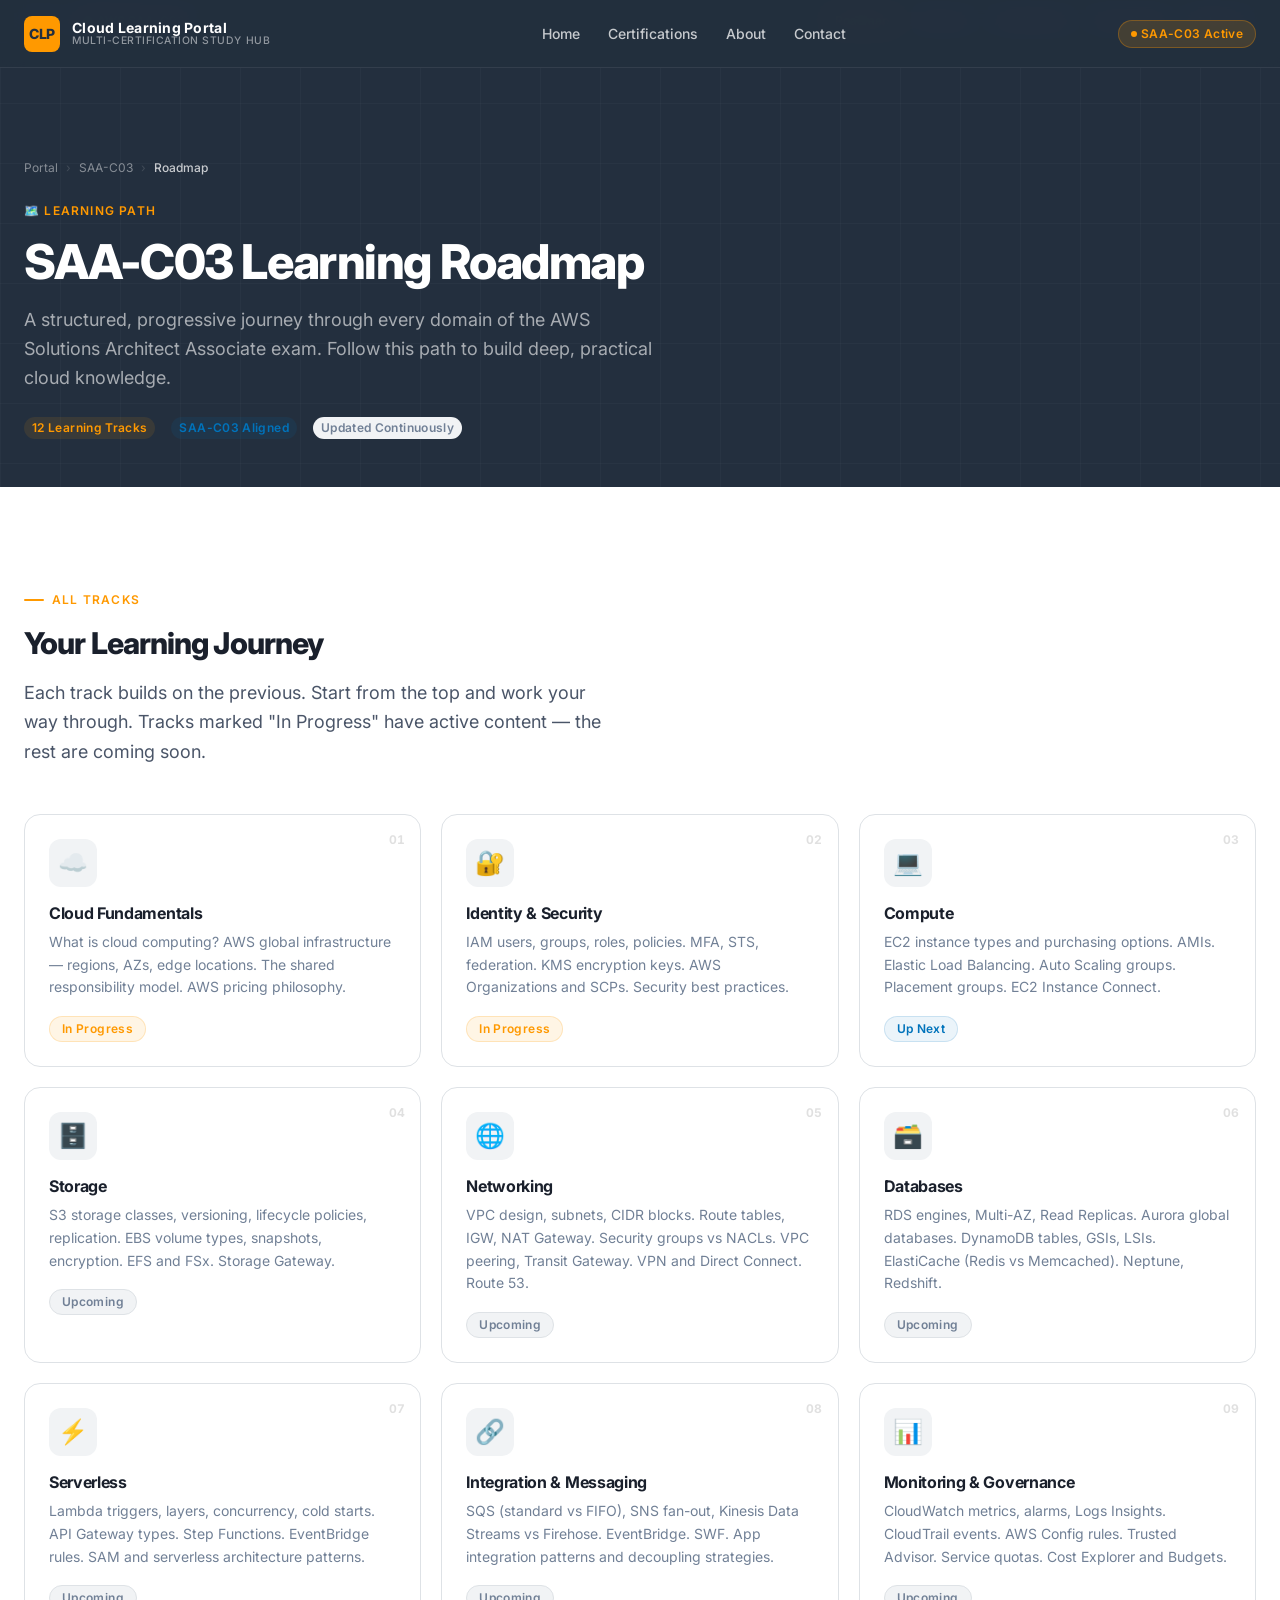
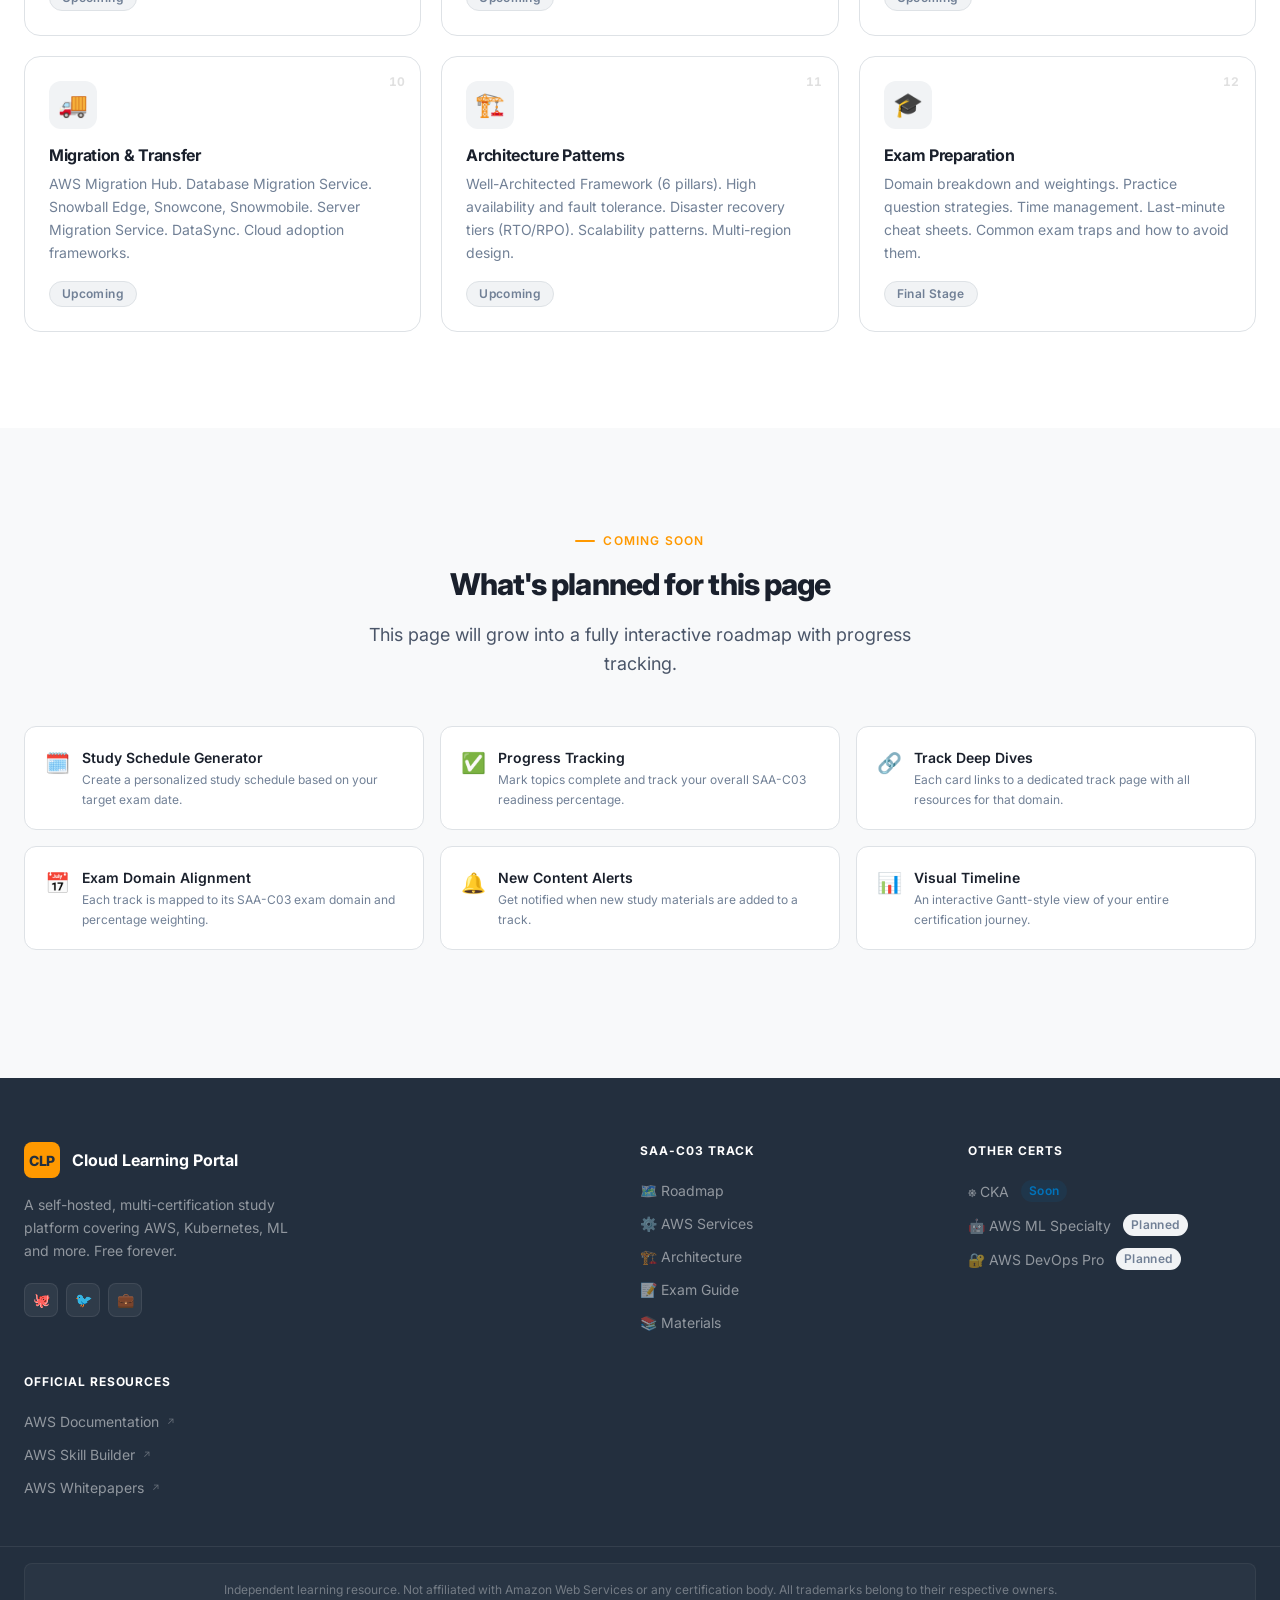
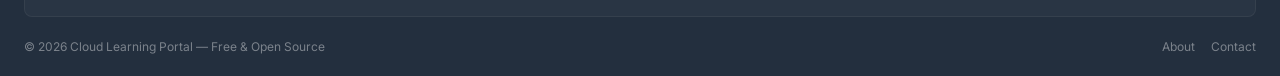
==== commit 43312322: "changing the launching page" ====
--- a/roadmap.html
+++ b/roadmap.html
@@ -3,19 +3,20 @@
 <head>
   <meta charset="UTF-8" />
   <meta name="viewport" content="width=device-width, initial-scale=1.0" />
-  <meta name="description" content="Cloud Learning Portal — Browse all available certification roadmaps. AWS SAA-C03, CKA, AWS ML, and more." />
-  <title>All Learning Roadmaps — Cloud Learning Portal</title>
+  <meta name="description" content="AWS SAA-C03 Learning Roadmap — a structured path from cloud fundamentals through exam preparation." />
+  <title>SAA-C03 Roadmap — Cloud Learning Portal</title>
   <link rel="preconnect" href="https://fonts.googleapis.com" />
   <link rel="preconnect" href="https://fonts.gstatic.com" crossorigin />
   <link href="https://fonts.googleapis.com/css2?family=Inter:wght@400;500;600;700;800&display=swap" rel="stylesheet" />
   <link rel="stylesheet" href="shared/css/style.css" />
   <link rel="stylesheet" href="shared/css/responsive.css" />
-  <link rel="icon" href="data:image/svg+xml,<svg xmlns='http://www.w3.org/2000/svg' viewBox='0 0 100 100'><rect width='100' height='100' rx='18' fill='%23232F3E'/><text y='.9em' font-size='70' x='50%' text-anchor='middle' dy='.3em' fill='%23FF9900' font-family='Inter' font-weight='800'>☁️</text></svg>" />
+  <link rel="icon" href="data:image/svg+xml,<svg xmlns='http://www.w3.org/2000/svg' viewBox='0 0 100 100'><rect width='100' height='100' rx='18' fill='%23232F3E'/><text y='.9em' font-size='70' x='12'>☁️</text></svg>" />
 </head>
 <body>
 
   <a class="skip-link" href="#main-content">Skip to main content</a>
 
+  <!-- ── Main Portal Navbar ── -->
   <header class="navbar" role="banner">
     <div class="navbar__inner">
       <a href="index.html" class="navbar__logo" aria-label="Cloud Learning Portal home">
@@ -26,14 +27,13 @@
         </div>
       </a>
       <nav class="navbar__nav" role="navigation" aria-label="Main navigation">
-        <a href="index.html" class="navbar__link">Home</a>
-        <a href="roadmap.html" class="navbar__link active">Roadmaps</a>
-        <a href="services.html" class="navbar__link">Services</a>
-        <a href="materials.html" class="navbar__link">Materials</a>
-        <a href="about.html" class="navbar__link">About</a>
+        <a href="index.html"            class="navbar__link">Home</a>
+        <a href="index.html#certifications" class="navbar__link">Certifications</a>
+        <a href="about.html"            class="navbar__link">About</a>
+        <a href="contact.html"          class="navbar__link">Contact</a>
       </nav>
       <div class="navbar__actions">
-        <span class="navbar__badge">Multi-Cert Platform</span>
+        <span class="navbar__badge">SAA-C03 Active</span>
         <button class="navbar__hamburger" aria-label="Toggle navigation" aria-expanded="false" aria-controls="mobile-menu">
           <span></span><span></span><span></span>
         </button>
@@ -41,12 +41,36 @@
     </div>
   </header>
 
+  <!-- Mobile Menu -->
   <div class="navbar__mobile-menu" id="mobile-menu" role="navigation" aria-label="Mobile navigation">
-    <a href="index.html" class="navbar__mobile-link">🏠 Home</a>
-    <a href="roadmap.html" class="navbar__mobile-link">🗺️ Roadmaps</a>
-    <a href="services.html" class="navbar__mobile-link">⚙️ Services</a>
-    <a href="materials.html" class="navbar__mobile-link">📚 Materials</a>
-    <a href="about.html" class="navbar__mobile-link">ℹ️ About</a>
+    <a href="index.html"                class="navbar__mobile-link">🏠 Portal Home</a>
+    <a href="index.html#certifications" class="navbar__mobile-link">🎓 Certifications</a>
+    <a href="roadmap.html"              class="navbar__mobile-link">🗺️ SAA-C03 Roadmap</a>
+    <a href="services.html"             class="navbar__mobile-link">⚙️ AWS Services</a>
+    <a href="materials.html"            class="navbar__mobile-link">📚 Learning Materials</a>
+    <a href="architecture.html"         class="navbar__mobile-link">🏗️ Architecture</a>
+    <a href="exam-guide.html"           class="navbar__mobile-link">📝 Exam Guide</a>
+    <a href="cka/roadmap.html"          class="navbar__mobile-link">⎈ CKA — Coming Soon</a>
+    <a href="about.html"                class="navbar__mobile-link">ℹ️ About</a>
+    <a href="contact.html"              class="navbar__mobile-link">✉️ Contact</a>
+  </div>
+
+  <!-- ── SAA-C03 Track Sub-nav ── -->
+  <div class="cert-track-bar" role="navigation" aria-label="SAA-C03 track navigation">
+    <div class="cert-track-bar__inner">
+      <div class="cert-track-bar__trail">
+        <a href="index.html">Portal</a>
+        <span class="cert-track-bar__trail-sep" aria-hidden="true">›</span>
+        <span class="cert-track-bar__trail-current">☁️ AWS SAA-C03</span>
+      </div>
+      <div class="cert-track-bar__links">
+        <a href="roadmap.html"      class="cert-track-bar__link active">Roadmap</a>
+        <a href="services.html"     class="cert-track-bar__link">Services</a>
+        <a href="architecture.html" class="cert-track-bar__link">Architecture</a>
+        <a href="exam-guide.html"   class="cert-track-bar__link">Exam Guide</a>
+        <a href="materials.html"    class="cert-track-bar__link">Materials</a>
+      </div>
+    </div>
   </div>
 
   <main id="main-content">
@@ -55,190 +79,193 @@
     <div class="page-hero">
       <div class="container page-hero__inner">
         <nav class="page-hero__breadcrumb" aria-label="Breadcrumb">
-          <a href="index.html">Home</a>
+          <a href="index.html">Portal</a>
           <span class="page-hero__breadcrumb-sep" aria-hidden="true">›</span>
-          <span class="page-hero__breadcrumb-current">Roadmaps</span>
+          <a href="index.html#certifications">SAA-C03</a>
+          <span class="page-hero__breadcrumb-sep" aria-hidden="true">›</span>
+          <span class="page-hero__breadcrumb-current">Roadmap</span>
         </nav>
-        <div class="page-hero__label">🗺️ Learning Paths</div>
-        <h1 class="page-hero__title">All Certification Roadmaps</h1>
+        <div class="page-hero__label">🗺️ Learning Path</div>
+        <h1 class="page-hero__title">SAA-C03 Learning Roadmap</h1>
         <p class="page-hero__subtitle">
-          Choose a certification below to start your structured learning journey.
-          Each roadmap is divided into progressive tracks that build upon each other.
+          A structured, progressive journey through every domain of the AWS Solutions Architect
+          Associate exam. Follow this path to build deep, practical cloud knowledge.
         </p>
         <div class="page-hero__meta">
-          <span class="badge badge--orange">3 Certifications</span>
-          <span class="badge badge--blue">12-14 Tracks Each</span>
-        </div>
-      </div>
-    </div>
-
-    <!-- Roadmaps Grid -->
-    <section class="section" aria-labelledby="roadmaps-title">
+          <span class="badge badge--orange">12 Learning Tracks</span>
+          <span class="badge badge--blue">SAA-C03 Aligned</span>
+          <span class="badge badge--gray">Updated Continuously</span>
+        </div>
+      </div>
+    </div>
+
+    <!-- Roadmap Content -->
+    <section class="section" id="roadmap-tracks" aria-labelledby="tracks-title">
+      <div class="container">
+
+        <div class="section-header fade-in">
+          <div class="section-label">All Tracks</div>
+          <h2 class="section-title" id="tracks-title">Your Learning Journey</h2>
+          <p class="section-subtitle">
+            Each track builds on the previous. Start from the top and work your way through.
+            Tracks marked "In Progress" have active content — the rest are coming soon.
+          </p>
+        </div>
+
+        <div class="roadmap__grid stagger">
+
+          <article class="roadmap-card fade-in">
+            <span class="roadmap-card__number">01</span>
+            <div class="roadmap-card__icon">☁️</div>
+            <h3 class="roadmap-card__title">Cloud Fundamentals</h3>
+            <p class="roadmap-card__desc">What is cloud computing? AWS global infrastructure — regions, AZs, edge locations. The shared responsibility model. AWS pricing philosophy.</p>
+            <span class="roadmap-card__tag roadmap-card__tag--active">In Progress</span>
+          </article>
+
+          <article class="roadmap-card fade-in">
+            <span class="roadmap-card__number">02</span>
+            <div class="roadmap-card__icon">🔐</div>
+            <h3 class="roadmap-card__title">Identity &amp; Security</h3>
+            <p class="roadmap-card__desc">IAM users, groups, roles, policies. MFA, STS, federation. KMS encryption keys. AWS Organizations and SCPs. Security best practices.</p>
+            <span class="roadmap-card__tag roadmap-card__tag--active">In Progress</span>
+          </article>
+
+          <article class="roadmap-card fade-in">
+            <span class="roadmap-card__number">03</span>
+            <div class="roadmap-card__icon">💻</div>
+            <h3 class="roadmap-card__title">Compute</h3>
+            <p class="roadmap-card__desc">EC2 instance types and purchasing options. AMIs. Elastic Load Balancing. Auto Scaling groups. Placement groups. EC2 Instance Connect.</p>
+            <span class="roadmap-card__tag roadmap-card__tag--soon">Up Next</span>
+          </article>
+
+          <article class="roadmap-card fade-in">
+            <span class="roadmap-card__number">04</span>
+            <div class="roadmap-card__icon">🗄️</div>
+            <h3 class="roadmap-card__title">Storage</h3>
+            <p class="roadmap-card__desc">S3 storage classes, versioning, lifecycle policies, replication. EBS volume types, snapshots, encryption. EFS and FSx. Storage Gateway.</p>
+            <span class="roadmap-card__tag roadmap-card__tag--locked">Upcoming</span>
+          </article>
+
+          <article class="roadmap-card fade-in">
+            <span class="roadmap-card__number">05</span>
+            <div class="roadmap-card__icon">🌐</div>
+            <h3 class="roadmap-card__title">Networking</h3>
+            <p class="roadmap-card__desc">VPC design, subnets, CIDR blocks. Route tables, IGW, NAT Gateway. Security groups vs NACLs. VPC peering, Transit Gateway. VPN and Direct Connect. Route 53.</p>
+            <span class="roadmap-card__tag roadmap-card__tag--locked">Upcoming</span>
+          </article>
+
+          <article class="roadmap-card fade-in">
+            <span class="roadmap-card__number">06</span>
+            <div class="roadmap-card__icon">🗃️</div>
+            <h3 class="roadmap-card__title">Databases</h3>
+            <p class="roadmap-card__desc">RDS engines, Multi-AZ, Read Replicas. Aurora global databases. DynamoDB tables, GSIs, LSIs. ElastiCache (Redis vs Memcached). Neptune, Redshift.</p>
+            <span class="roadmap-card__tag roadmap-card__tag--locked">Upcoming</span>
+          </article>
+
+          <article class="roadmap-card fade-in">
+            <span class="roadmap-card__number">07</span>
+            <div class="roadmap-card__icon">⚡</div>
+            <h3 class="roadmap-card__title">Serverless</h3>
+            <p class="roadmap-card__desc">Lambda triggers, layers, concurrency, cold starts. API Gateway types. Step Functions. EventBridge rules. SAM and serverless architecture patterns.</p>
+            <span class="roadmap-card__tag roadmap-card__tag--locked">Upcoming</span>
+          </article>
+
+          <article class="roadmap-card fade-in">
+            <span class="roadmap-card__number">08</span>
+            <div class="roadmap-card__icon">🔗</div>
+            <h3 class="roadmap-card__title">Integration &amp; Messaging</h3>
+            <p class="roadmap-card__desc">SQS (standard vs FIFO), SNS fan-out, Kinesis Data Streams vs Firehose. EventBridge. SWF. App integration patterns and decoupling strategies.</p>
+            <span class="roadmap-card__tag roadmap-card__tag--locked">Upcoming</span>
+          </article>
+
+          <article class="roadmap-card fade-in">
+            <span class="roadmap-card__number">09</span>
+            <div class="roadmap-card__icon">📊</div>
+            <h3 class="roadmap-card__title">Monitoring &amp; Governance</h3>
+            <p class="roadmap-card__desc">CloudWatch metrics, alarms, Logs Insights. CloudTrail events. AWS Config rules. Trusted Advisor. Service quotas. Cost Explorer and Budgets.</p>
+            <span class="roadmap-card__tag roadmap-card__tag--locked">Upcoming</span>
+          </article>
+
+          <article class="roadmap-card fade-in">
+            <span class="roadmap-card__number">10</span>
+            <div class="roadmap-card__icon">🚚</div>
+            <h3 class="roadmap-card__title">Migration &amp; Transfer</h3>
+            <p class="roadmap-card__desc">AWS Migration Hub. Database Migration Service. Snowball Edge, Snowcone, Snowmobile. Server Migration Service. DataSync. Cloud adoption frameworks.</p>
+            <span class="roadmap-card__tag roadmap-card__tag--locked">Upcoming</span>
+          </article>
+
+          <article class="roadmap-card fade-in">
+            <span class="roadmap-card__number">11</span>
+            <div class="roadmap-card__icon">🏗️</div>
+            <h3 class="roadmap-card__title">Architecture Patterns</h3>
+            <p class="roadmap-card__desc">Well-Architected Framework (6 pillars). High availability and fault tolerance. Disaster recovery tiers (RTO/RPO). Scalability patterns. Multi-region design.</p>
+            <span class="roadmap-card__tag roadmap-card__tag--locked">Upcoming</span>
+          </article>
+
+          <article class="roadmap-card fade-in">
+            <span class="roadmap-card__number">12</span>
+            <div class="roadmap-card__icon">🎓</div>
+            <h3 class="roadmap-card__title">Exam Preparation</h3>
+            <p class="roadmap-card__desc">Domain breakdown and weightings. Practice question strategies. Time management. Last-minute cheat sheets. Common exam traps and how to avoid them.</p>
+            <span class="roadmap-card__tag roadmap-card__tag--locked">Final Stage</span>
+          </article>
+
+        </div><!-- /.roadmap__grid -->
+
+      </div>
+    </section>
+
+    <!-- Planned features section -->
+    <section class="section section--alt" aria-labelledby="planned-title">
       <div class="container">
         <div class="section-header section-header--centered fade-in">
-          <p class="section-label">Choose Your Path</p>
-          <h2 class="section-title" id="roadmaps-title">Available Learning Roadmaps</h2>
-          <p class="section-subtitle">
-            Each roadmap provides a complete, structured path through every topic needed for certification.
-          </p>
-        </div>
-
-        <div class="cert-grid stagger" style="margin-bottom: var(--space-16);">
-
-          <!-- AWS SAA-C03 Card -->
-          <article class="cert-card fade-in" aria-label="AWS Solutions Architect Associate">
-            <div class="cert-card__header">
-              <div class="cert-card__icon cert-card__icon--aws">☁️</div>
-              <span class="cert-card__badge cert-card__badge--active">● Active</span>
-            </div>
-            <div class="cert-card__body">
-              <div>
-                <div class="cert-card__name">AWS Solutions Architect – Associate</div>
-                <div class="cert-card__code">SAA-C03</div>
-              </div>
-              <p class="cert-card__desc">
-                The most popular AWS certification. A comprehensive 12-track roadmap covering core services across compute, storage, networking, databases, security and architecture best practices.
-              </p>
-              <div class="cert-card__topics">
-                <span class="cert-card__topic">Compute</span>
-                <span class="cert-card__topic">Storage</span>
-                <span class="cert-card__topic">Networking</span>
-                <span class="cert-card__topic">Databases</span>
-                <span class="cert-card__topic">Security</span>
-                <span class="cert-card__topic">+7 more</span>
-              </div>
-            </div>
-            <div class="cert-card__footer">
-              <span class="cert-card__progress-label">Track Progress</span>
-              <div class="cert-card__progress-bar">
-                <div class="cert-card__progress-fill" style="width:17%"></div>
-              </div>
-              <span style="font-size:var(--text-xs);color:var(--color-text-muted);font-weight:var(--font-semibold);">17%</span>
-              <a href="roadmaps/saa-c03.html" class="btn btn--primary btn--sm">View →</a>
-            </div>
-          </article>
-
-          <!-- CKA Card -->
-          <article class="cert-card fade-in" aria-label="Certified Kubernetes Administrator">
-            <div class="cert-card__header">
-              <div class="cert-card__icon cert-card__icon--k8s">⎈</div>
-              <span class="cert-card__badge cert-card__badge--soon">Coming Soon</span>
-            </div>
-            <div class="cert-card__body">
-              <div>
-                <div class="cert-card__name">Certified Kubernetes Administrator</div>
-                <div class="cert-card__code">CKA</div>
-              </div>
-              <p class="cert-card__desc">
-                Hands-on exam that validates your ability to deploy, manage and troubleshoot Kubernetes clusters at the admin level. Comprehensive 14-track roadmap.
-              </p>
-              <div class="cert-card__topics">
-                <span class="cert-card__topic">Pods</span>
-                <span class="cert-card__topic">Services</span>
-                <span class="cert-card__topic">Networking</span>
-                <span class="cert-card__topic">Storage</span>
-                <span class="cert-card__topic">RBAC</span>
-              </div>
-            </div>
-            <div class="cert-card__footer">
-              <span class="cert-card__progress-label">Track Progress</span>
-              <div class="cert-card__progress-bar">
-                <div class="cert-card__progress-fill cert-card__progress-fill--blue" style="width:0%"></div>
-              </div>
-              <span style="font-size:var(--text-xs);color:var(--color-text-muted);font-weight:var(--font-semibold);">0%</span>
-              <span class="btn btn--coming-soon btn--sm">Coming Soon</span>
-            </div>
-          </article>
-
-          <!-- AWS ML Card -->
-          <article class="cert-card fade-in" aria-label="AWS Machine Learning Specialty">
-            <div class="cert-card__header">
-              <div class="cert-card__icon cert-card__icon--ml">🤖</div>
-              <span class="cert-card__badge cert-card__badge--planned">Planned</span>
-            </div>
-            <div class="cert-card__body">
-              <div>
-                <div class="cert-card__name">AWS Machine Learning Specialty</div>
-                <div class="cert-card__code">MLS-C01</div>
-              </div>
-              <p class="cert-card__desc">
-                Validates expertise in building, training, tuning and deploying ML models on AWS. Comprehensive 12-track roadmap covering SageMaker and ML best practices.
-              </p>
-              <div class="cert-card__topics">
-                <span class="cert-card__topic">SageMaker</span>
-                <span class="cert-card__topic">Data Prep</span>
-                <span class="cert-card__topic">Model Training</span>
-                <span class="cert-card__topic">Feature Store</span>
-                <span class="cert-card__topic">MLOps</span>
-              </div>
-            </div>
-            <div class="cert-card__footer">
-              <span class="cert-card__progress-label">Track Progress</span>
-              <div class="cert-card__progress-bar">
-                <div class="cert-card__progress-fill cert-card__progress-fill--purple" style="width:0%"></div>
-              </div>
-              <span style="font-size:var(--text-xs);color:var(--color-text-muted);font-weight:var(--font-semibold);">0%</span>
-              <span class="btn btn--coming-soon btn--sm">Planned</span>
-            </div>
-          </article>
-
-        </div>
-      </div>
-    </section>
-
-    <!-- Comparison & Info Section -->
-    <section class="section section--alt" aria-labelledby="compare-title">
-      <div class="container">
-        <div class="section-header section-header--centered fade-in">
-          <p class="section-label">Platform Features</p>
-          <h2 class="section-title" id="compare-title">What Each Roadmap Includes</h2>
-        </div>
-
-        <div class="features-grid stagger">
-          <div class="feature-card fade-in">
-            <div class="feature-card__icon icon-bg--orange">📋</div>
-            <div class="feature-card__title">Progressive Tracks</div>
-            <p class="feature-card__desc">12-14 sequential learning tracks organized by exam domains and difficulty level.</p>
-          </div>
-          <div class="feature-card fade-in">
-            <div class="feature-card__icon icon-bg--blue">📖</div>
-            <div class="feature-card__title">Deep-Dive Service Pages</div>
-            <p class="feature-card__desc">Comprehensive documentation for each service, tool, or concept with examples and best practices.</p>
-          </div>
-          <div class="feature-card fade-in">
-            <div class="feature-card__icon icon-bg--purple">🎯</div>
-            <div class="feature-card__title">Exam Strategy Guides</div>
-            <p class="feature-card__desc">Domain breakdowns, exam patterns, common traps, and time management strategies.</p>
-          </div>
-          <div class="feature-card fade-in">
-            <div class="feature-card__icon icon-bg--green">🔗</div>
-            <div class="feature-card__title">Interconnected Content</div>
-            <p class="feature-card__desc">Cross-references between services show how they work together in real-world architectures.</p>
-          </div>
-          <div class="feature-card fade-in">
-            <div class="feature-card__icon icon-bg--teal">🎨</div>
-            <div class="feature-card__title">Architecture Diagrams</div>
-            <p class="feature-card__desc">Visual representations of common patterns, multi-tier systems, and disaster recovery designs.</p>
-          </div>
-          <div class="feature-card fade-in">
-            <div class="feature-card__icon icon-bg--amber">⚡</div>
-            <div class="feature-card__title">Always Free & Open</div>
-            <p class="feature-card__desc">No login, no paywall, no dependencies. Open any page in a browser and start learning.</p>
-          </div>
-        </div>
-      </div>
-    </section>
-
-    <!-- CTA -->
-    <section class="section section--dark" aria-labelledby="cta-heading">
-      <div class="container" style="text-align:center;max-width:640px;">
-        <h2 class="section-title" id="cta-heading" style="color:var(--color-text-inverse);">Ready to Start Learning?</h2>
-        <p style="color:rgba(255,255,255,0.6);line-height:var(--leading-relaxed);margin-bottom:var(--space-8);">
-          Begin with AWS SAA-C03, or come back when CKA and AWS ML tracks launch.
-        </p>
-        <div style="display:flex;gap:var(--space-4);justify-content:center;flex-wrap:wrap;">
-          <a href="roadmaps/saa-c03.html" class="btn btn--primary btn--lg">Start SAA-C03 Roadmap →</a>
-          <a href="index.html" class="btn btn--ghost-light btn--lg">Back to Home</a>
+          <div class="section-label">Coming Soon</div>
+          <h2 class="section-title" id="planned-title">What's planned for this page</h2>
+          <p class="section-subtitle">This page will grow into a fully interactive roadmap with progress tracking.</p>
+        </div>
+        <div class="planned-list">
+          <div class="planned-item fade-in">
+            <span class="planned-item__icon">🗓️</span>
+            <div>
+              <div class="planned-item__title">Study Schedule Generator</div>
+              <div class="planned-item__desc">Create a personalized study schedule based on your target exam date.</div>
+            </div>
+          </div>
+          <div class="planned-item fade-in">
+            <span class="planned-item__icon">✅</span>
+            <div>
+              <div class="planned-item__title">Progress Tracking</div>
+              <div class="planned-item__desc">Mark topics complete and track your overall SAA-C03 readiness percentage.</div>
+            </div>
+          </div>
+          <div class="planned-item fade-in">
+            <span class="planned-item__icon">🔗</span>
+            <div>
+              <div class="planned-item__title">Track Deep Dives</div>
+              <div class="planned-item__desc">Each card links to a dedicated track page with all resources for that domain.</div>
+            </div>
+          </div>
+          <div class="planned-item fade-in">
+            <span class="planned-item__icon">📅</span>
+            <div>
+              <div class="planned-item__title">Exam Domain Alignment</div>
+              <div class="planned-item__desc">Each track is mapped to its SAA-C03 exam domain and percentage weighting.</div>
+            </div>
+          </div>
+          <div class="planned-item fade-in">
+            <span class="planned-item__icon">🔔</span>
+            <div>
+              <div class="planned-item__title">New Content Alerts</div>
+              <div class="planned-item__desc">Get notified when new study materials are added to a track.</div>
+            </div>
+          </div>
+          <div class="planned-item fade-in">
+            <span class="planned-item__icon">📊</span>
+            <div>
+              <div class="planned-item__title">Visual Timeline</div>
+              <div class="planned-item__desc">An interactive Gantt-style view of your entire certification journey.</div>
+            </div>
+          </div>
         </div>
       </div>
     </section>
@@ -254,50 +281,58 @@
               <div class="footer__brand-icon" aria-hidden="true">CLP</div>
               <span class="footer__brand-name">Cloud Learning Portal</span>
             </a>
-            <p class="footer__brand-desc">
-              A multi-certification study platform covering AWS, Kubernetes, ML and more.
-              Built for learners, by a learner. Free forever.
-            </p>
-          </div>
-          <div class="footer__col">
-            <h3 class="footer__col-title">Certifications</h3>
+            <p class="footer__brand-desc">A self-hosted, multi-certification study platform covering AWS, Kubernetes, ML and more. Free forever.</p>
+            <div class="footer__social">
+              <a href="#" class="footer__social-link" aria-label="GitHub">🐙</a>
+              <a href="#" class="footer__social-link" aria-label="Twitter / X">🐦</a>
+              <a href="#" class="footer__social-link" aria-label="LinkedIn">💼</a>
+            </div>
+          </div>
+          <div>
+            <div class="footer__col-title">SAA-C03 Track</div>
             <ul class="footer__links">
-              <li><a href="roadmaps/saa-c03.html" class="footer__link">☁️ AWS SAA-C03 <span class="badge badge--orange">Active</span></a></li>
-              <li><a href="roadmap.html" class="footer__link">⎈ CKA <span class="badge badge--gray">Soon</span></a></li>
-              <li><a href="roadmap.html" class="footer__link">🤖 AWS ML Specialty <span class="badge badge--gray">Planned</span></a></li>
+              <li><a href="roadmap.html"      class="footer__link">🗺️ Roadmap</a></li>
+              <li><a href="services.html"     class="footer__link">⚙️ AWS Services</a></li>
+              <li><a href="architecture.html" class="footer__link">🏗️ Architecture</a></li>
+              <li><a href="exam-guide.html"   class="footer__link">📝 Exam Guide</a></li>
+              <li><a href="materials.html"    class="footer__link">📚 Materials</a></li>
             </ul>
           </div>
-          <div class="footer__col">
-            <h3 class="footer__col-title">Quick Links</h3>
+          <div>
+            <div class="footer__col-title">Other Certs</div>
             <ul class="footer__links">
-              <li><a href="index.html" class="footer__link">Home</a></li>
-              <li><a href="services.html" class="footer__link">Services</a></li>
-              <li><a href="materials.html" class="footer__link">Materials</a></li>
-              <li><a href="about.html" class="footer__link">About</a></li>
+              <li><a href="cka/roadmap.html"      class="footer__link">⎈ CKA <span class="badge badge--blue" style="margin-left:4px;">Soon</span></a></li>
+              <li><a href="index.html#certifications" class="footer__link">🤖 AWS ML Specialty <span class="badge badge--gray" style="margin-left:4px;">Planned</span></a></li>
+              <li><a href="index.html#certifications" class="footer__link">🔐 AWS DevOps Pro <span class="badge badge--gray" style="margin-left:4px;">Planned</span></a></li>
             </ul>
           </div>
-          <div class="footer__col">
-            <h3 class="footer__col-title">Official Resources</h3>
+          <div>
+            <div class="footer__col-title">Official Resources</div>
             <ul class="footer__links">
-              <li><a href="https://docs.aws.amazon.com" target="_blank" rel="noopener" class="footer__link footer__link-ext">AWS Docs</a></li>
-              <li><a href="https://kubernetes.io/docs" target="_blank" rel="noopener" class="footer__link footer__link-ext">K8s Docs</a></li>
-              <li><a href="https://aws.amazon.com/training/" target="_blank" rel="noopener" class="footer__link footer__link-ext">AWS Training</a></li>
+              <li><a href="https://docs.aws.amazon.com" class="footer__link footer__link-ext" target="_blank" rel="noopener">AWS Documentation</a></li>
+              <li><a href="https://skillbuilder.aws"    class="footer__link footer__link-ext" target="_blank" rel="noopener">AWS Skill Builder</a></li>
+              <li><a href="https://aws.amazon.com/whitepapers/" class="footer__link footer__link-ext" target="_blank" rel="noopener">AWS Whitepapers</a></li>
             </ul>
           </div>
         </div>
       </div>
     </div>
-    <div class="footer__bottom">
-      <div class="container">
+    <div class="container">
+      <p class="footer__disclaimer">
+        Independent learning resource. Not affiliated with Amazon Web Services or any certification body. All trademarks belong to their respective owners.
+      </p>
+      <div class="footer__bottom">
         <div class="footer__bottom-inner">
-          <p class="footer__copy">&copy; <span id="footer-year"></span> Cloud Learning Portal. Free &amp; Open Source.</p>
-        </div>
-        <p class="footer__disclaimer">This is an independent learning resource covering AWS, Kubernetes, and other platforms. Not affiliated with Amazon Web Services, Linux Foundation, or others.</p>
+          <p class="footer__copy">© <span id="footer-year"></span> Cloud Learning Portal — Free &amp; Open Source</p>
+          <nav class="footer__legal" aria-label="Legal links">
+            <a href="about.html"   class="footer__legal-link">About</a>
+            <a href="contact.html" class="footer__legal-link">Contact</a>
+          </nav>
+        </div>
       </div>
     </div>
   </footer>
 
   <script src="shared/js/app.js"></script>
-  <script>document.getElementById('footer-year').textContent = new Date().getFullYear();</script>
 </body>
-</html>+</html>
--- a/shared/css/style.css
+++ b/shared/css/style.css
@@ -1919,3 +1919,104 @@
     grid-template-columns: 1fr;
   }
 }
+
+/* ============================================================
+   16. Multi-Cert / CKA Track Styles
+   ============================================================ */
+
+/* Cert-track nav breadcrumb bar (sits just below main navbar) */
+.cert-track-bar {
+  background: rgba(35,47,62,0.97);
+  border-bottom: 1px solid rgba(255,255,255,0.06);
+  padding: var(--space-2) 0;
+}
+
+.cert-track-bar__inner {
+  max-width: var(--container-max);
+  margin: 0 auto;
+  padding: 0 var(--space-6);
+  display: flex;
+  align-items: center;
+  justify-content: space-between;
+  gap: var(--space-4);
+}
+
+.cert-track-bar__trail {
+  display: flex;
+  align-items: center;
+  gap: var(--space-2);
+  font-size: var(--text-xs);
+  color: rgba(255,255,255,0.45);
+}
+
+.cert-track-bar__trail a {
+  color: rgba(255,255,255,0.45);
+  text-decoration: none;
+  transition: color var(--transition-fast);
+}
+
+.cert-track-bar__trail a:hover { color: var(--color-aws-orange); }
+
+.cert-track-bar__trail-sep { opacity: 0.3; }
+
+.cert-track-bar__trail-current {
+  color: rgba(255,255,255,0.75);
+  font-weight: var(--font-medium);
+}
+
+.cert-track-bar__links {
+  display: flex;
+  align-items: center;
+  gap: var(--space-1);
+}
+
+.cert-track-bar__link {
+  padding: var(--space-1) var(--space-3);
+  font-size: var(--text-xs);
+  font-weight: var(--font-medium);
+  color: rgba(255,255,255,0.55);
+  border-radius: var(--radius-md);
+  text-decoration: none;
+  transition: color var(--transition-fast), background var(--transition-fast);
+  white-space: nowrap;
+}
+
+.cert-track-bar__link:hover {
+  color: var(--color-text-inverse);
+  background: rgba(255,255,255,0.07);
+}
+
+.cert-track-bar__link.active {
+  color: var(--color-aws-orange);
+  background: rgba(255,153,0,0.1);
+}
+
+/* k8s / CKA category colors */
+.k8s-cat--cluster     { border-left: 3px solid #326CE5; }
+.k8s-cat--workloads   { border-left: 3px solid #FF9900; }
+.k8s-cat--services    { border-left: 3px solid #00BCD4; }
+.k8s-cat--storage     { border-left: 3px solid #1D8348; }
+.k8s-cat--security    { border-left: 3px solid #C0392B; }
+.k8s-cat--networking  { border-left: 3px solid #6B46C1; }
+.k8s-cat--observability { border-left: 3px solid #F39C12; }
+
+/* CKA-specific badge accent */
+.badge--k8s {
+  background: rgba(50,108,229,0.1);
+  color: #326CE5;
+  border: 1px solid rgba(50,108,229,0.2);
+}
+
+/* Roadmap card — active variant for CKA (blue accent) */
+.roadmap-card:hover.cka-track {
+  border-color: #326CE5;
+}
+
+.roadmap-card__tag--cka-active {
+  background: rgba(50,108,229,0.1);
+  color: #326CE5;
+  border: 1px solid rgba(50,108,229,0.2);
+}
+
+/* Footer: cert-specific columns on track pages */
+.footer__col-title--k8s { color: #326CE5; }
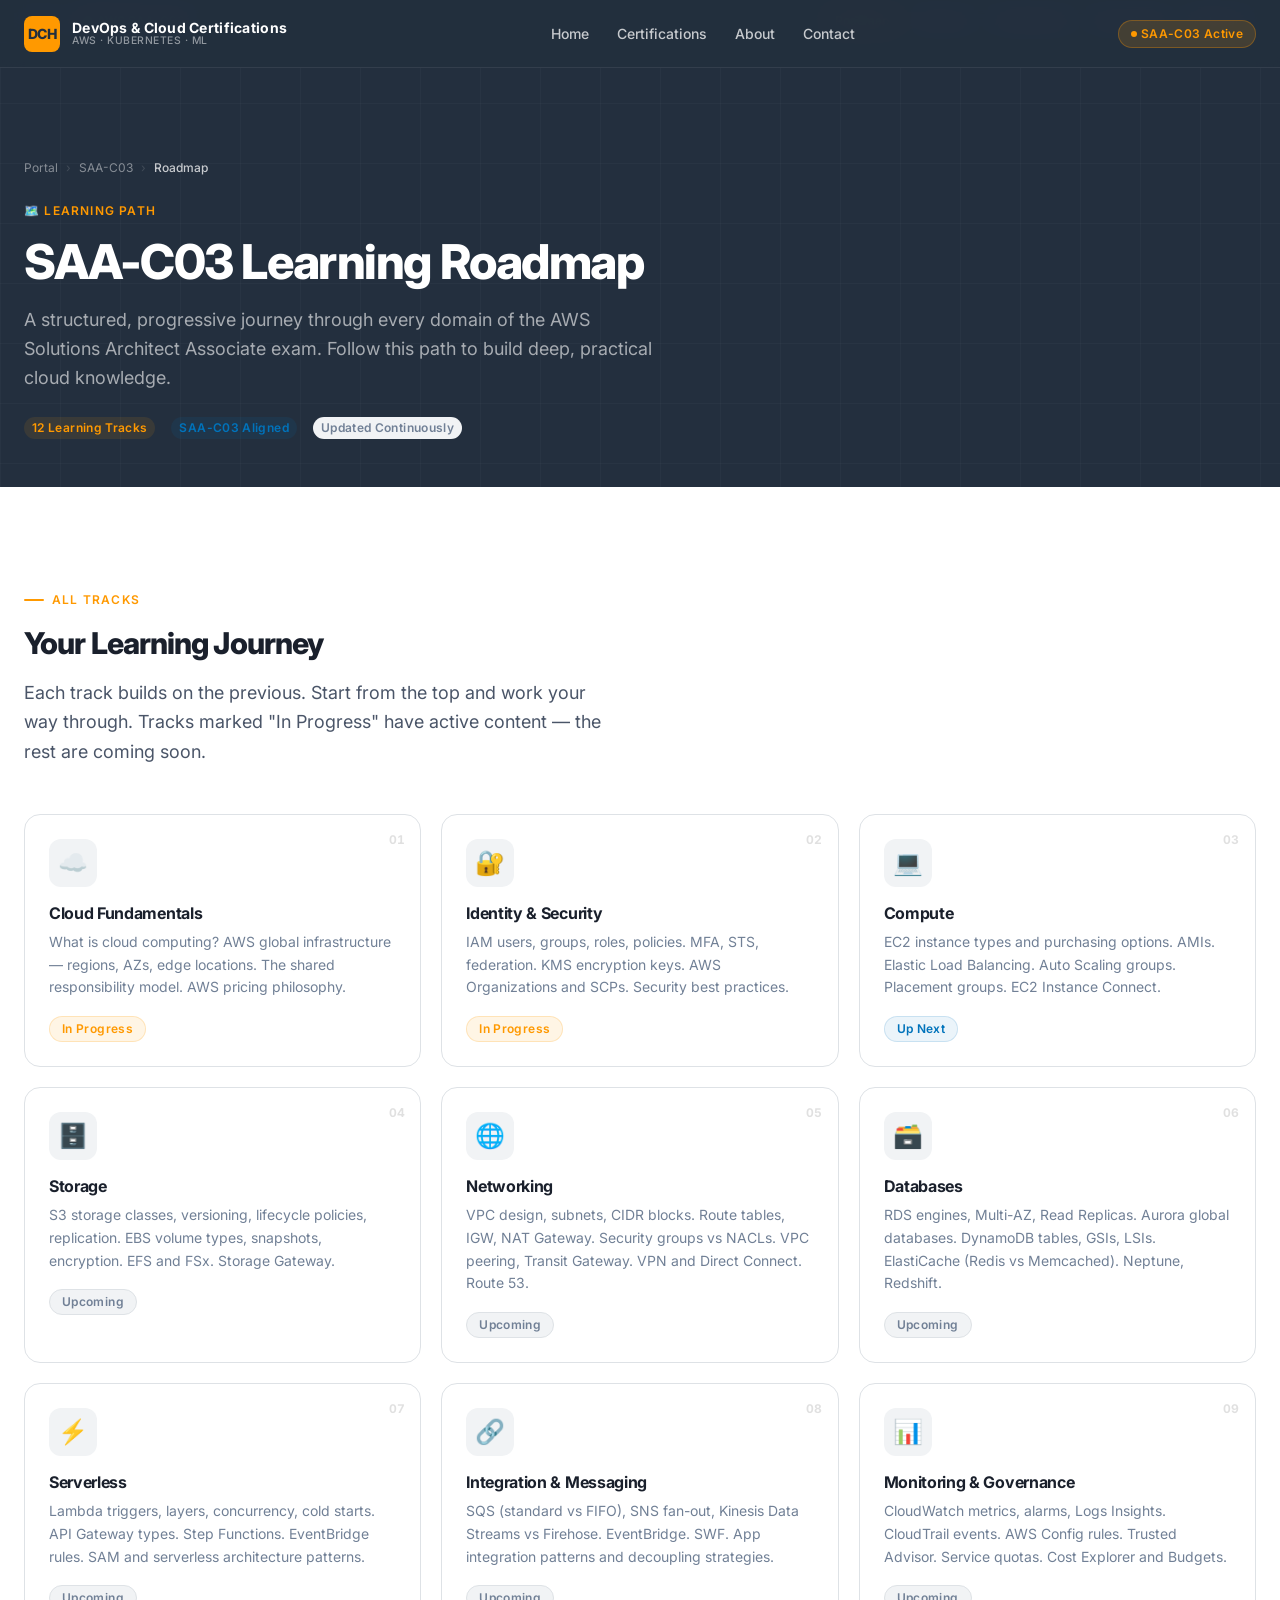
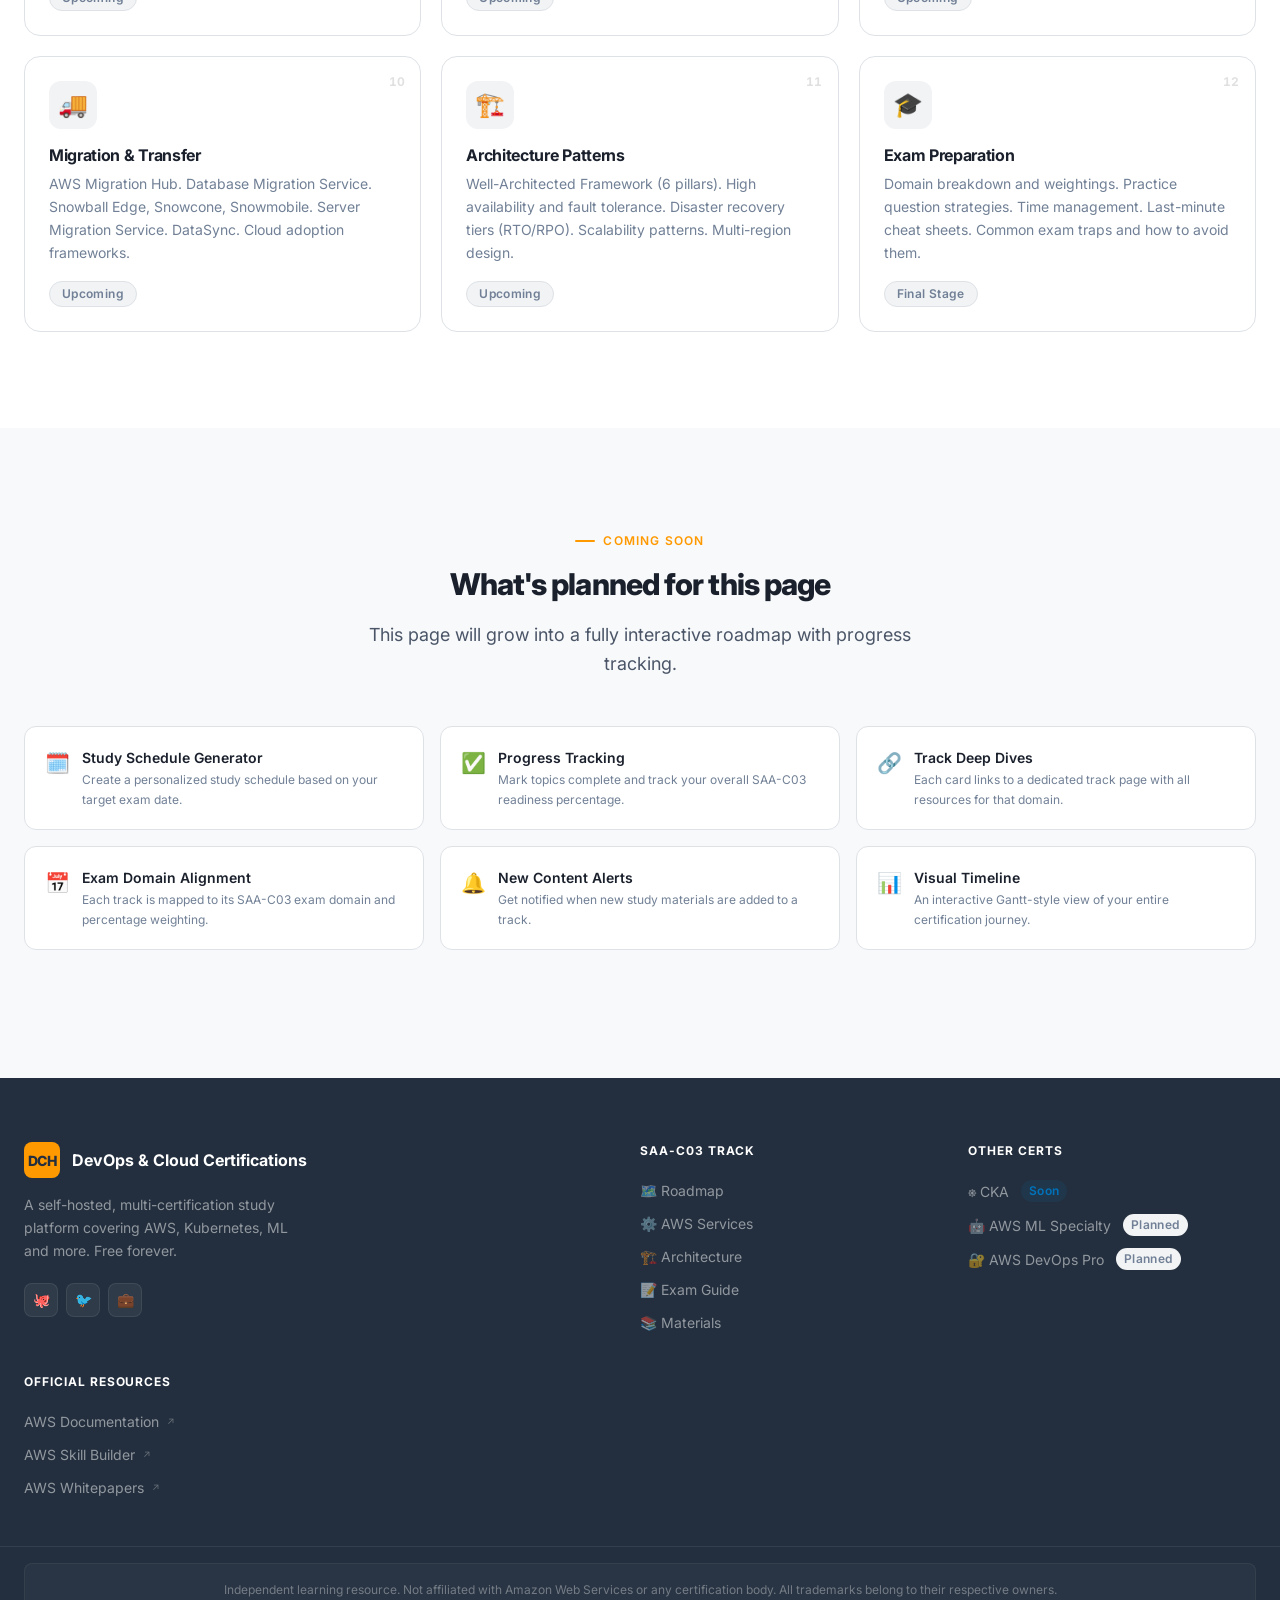
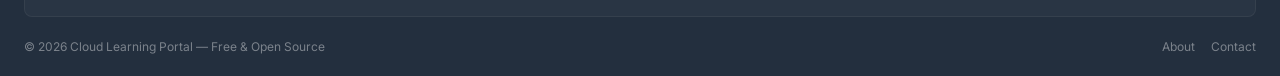
==== commit 09ef5643: "rebrand: rename to DevOps & Cloud Certifications Hub, remove all status labels - Renamed portal: Clo" ====
--- a/roadmap.html
+++ b/roadmap.html
@@ -19,11 +19,11 @@
   <!-- ── Main Portal Navbar ── -->
   <header class="navbar" role="banner">
     <div class="navbar__inner">
-      <a href="index.html" class="navbar__logo" aria-label="Cloud Learning Portal home">
-        <div class="navbar__logo-icon" aria-hidden="true">CLP</div>
+      <a href="index.html" class="navbar__logo" aria-label="DevOps & Cloud Certifications Hub home">
+        <div class="navbar__logo-icon" aria-hidden="true">DCH</div>
         <div class="navbar__logo-text">
-          <span class="navbar__logo-name">Cloud Learning Portal</span>
-          <span class="navbar__logo-tagline">Multi-Certification Study Hub</span>
+          <span class="navbar__logo-name">DevOps &amp; Cloud Certifications</span>
+          <span class="navbar__logo-tagline">AWS · Kubernetes · ML</span>
         </div>
       </a>
       <nav class="navbar__nav" role="navigation" aria-label="Main navigation">
@@ -277,9 +277,9 @@
       <div class="container">
         <div class="footer__grid">
           <div class="footer__brand">
-            <a href="index.html" class="footer__brand-logo" aria-label="Cloud Learning Portal home">
-              <div class="footer__brand-icon" aria-hidden="true">CLP</div>
-              <span class="footer__brand-name">Cloud Learning Portal</span>
+            <a href="index.html" class="footer__brand-logo" aria-label="DevOps & Cloud Certifications Hub home">
+              <div class="footer__brand-icon" aria-hidden="true">DCH</div>
+              <span class="footer__brand-name">DevOps &amp; Cloud Certifications</span>
             </a>
             <p class="footer__brand-desc">A self-hosted, multi-certification study platform covering AWS, Kubernetes, ML and more. Free forever.</p>
             <div class="footer__social">
